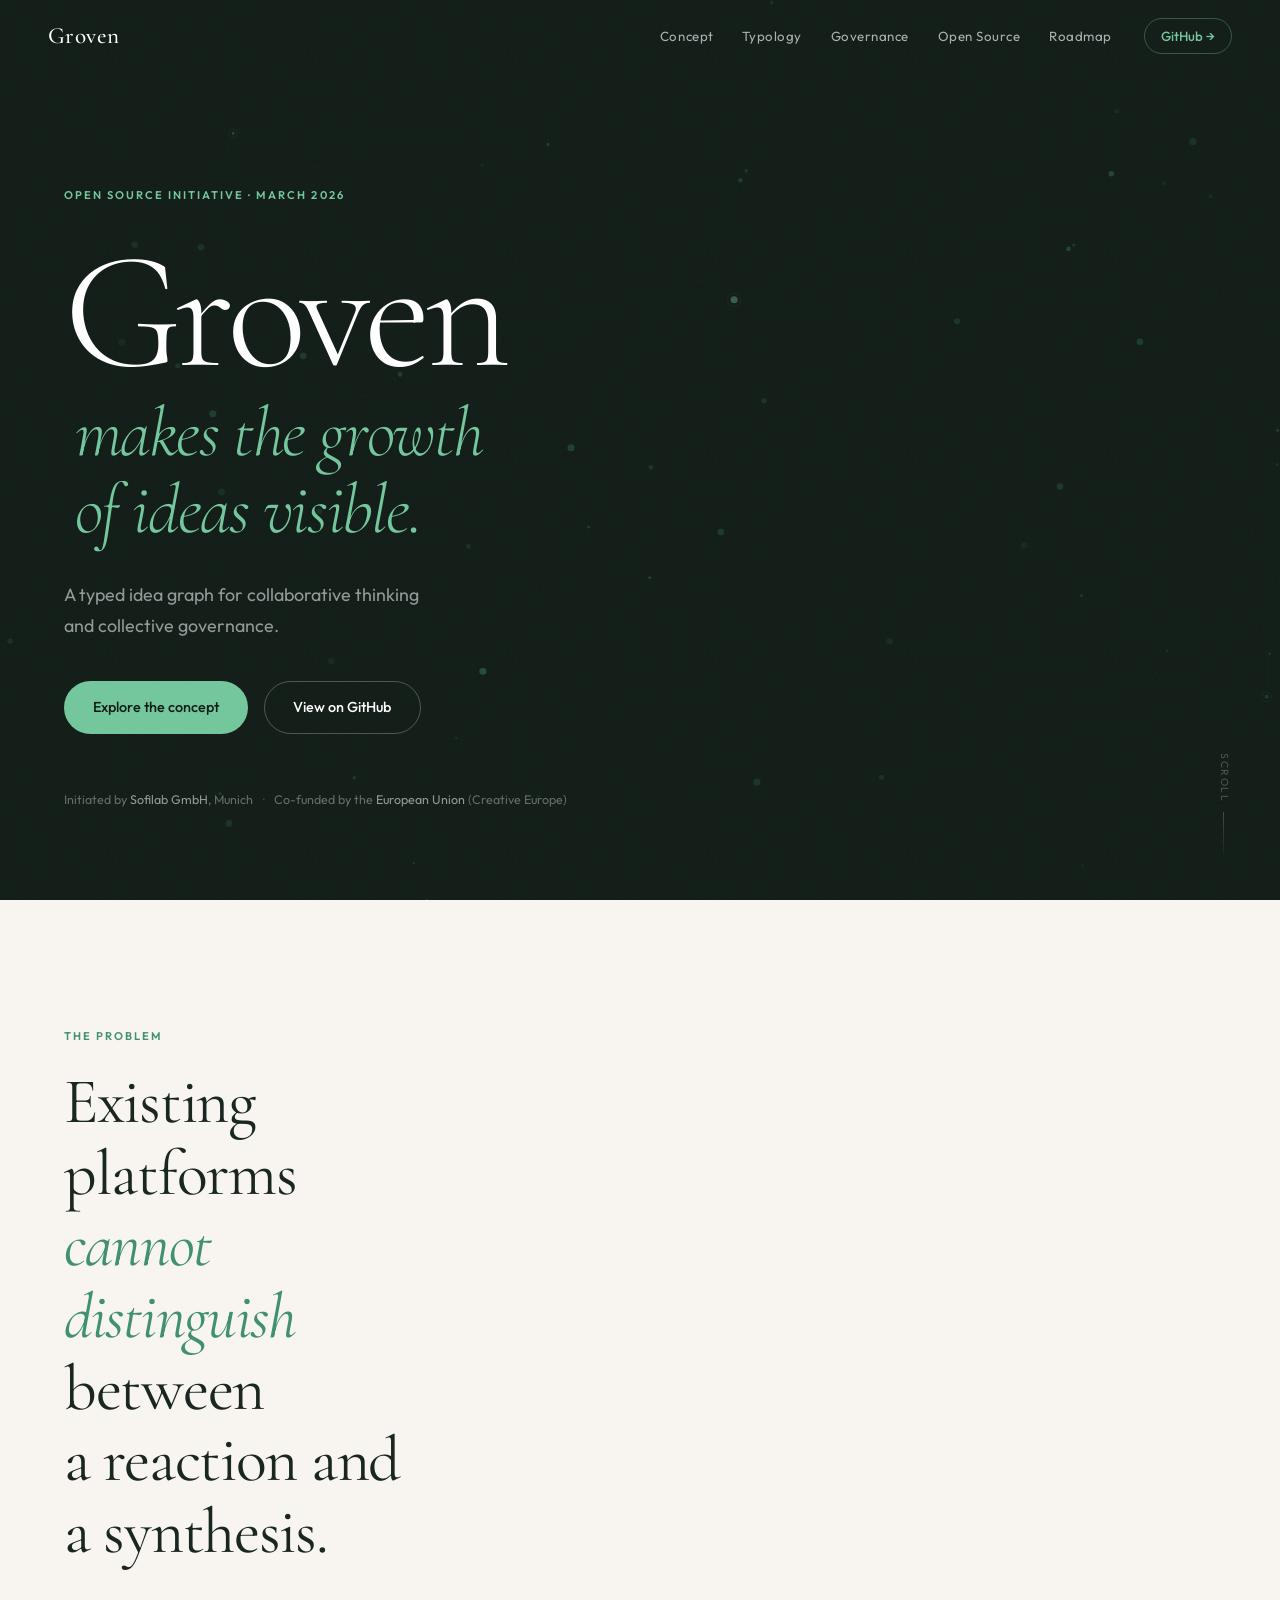
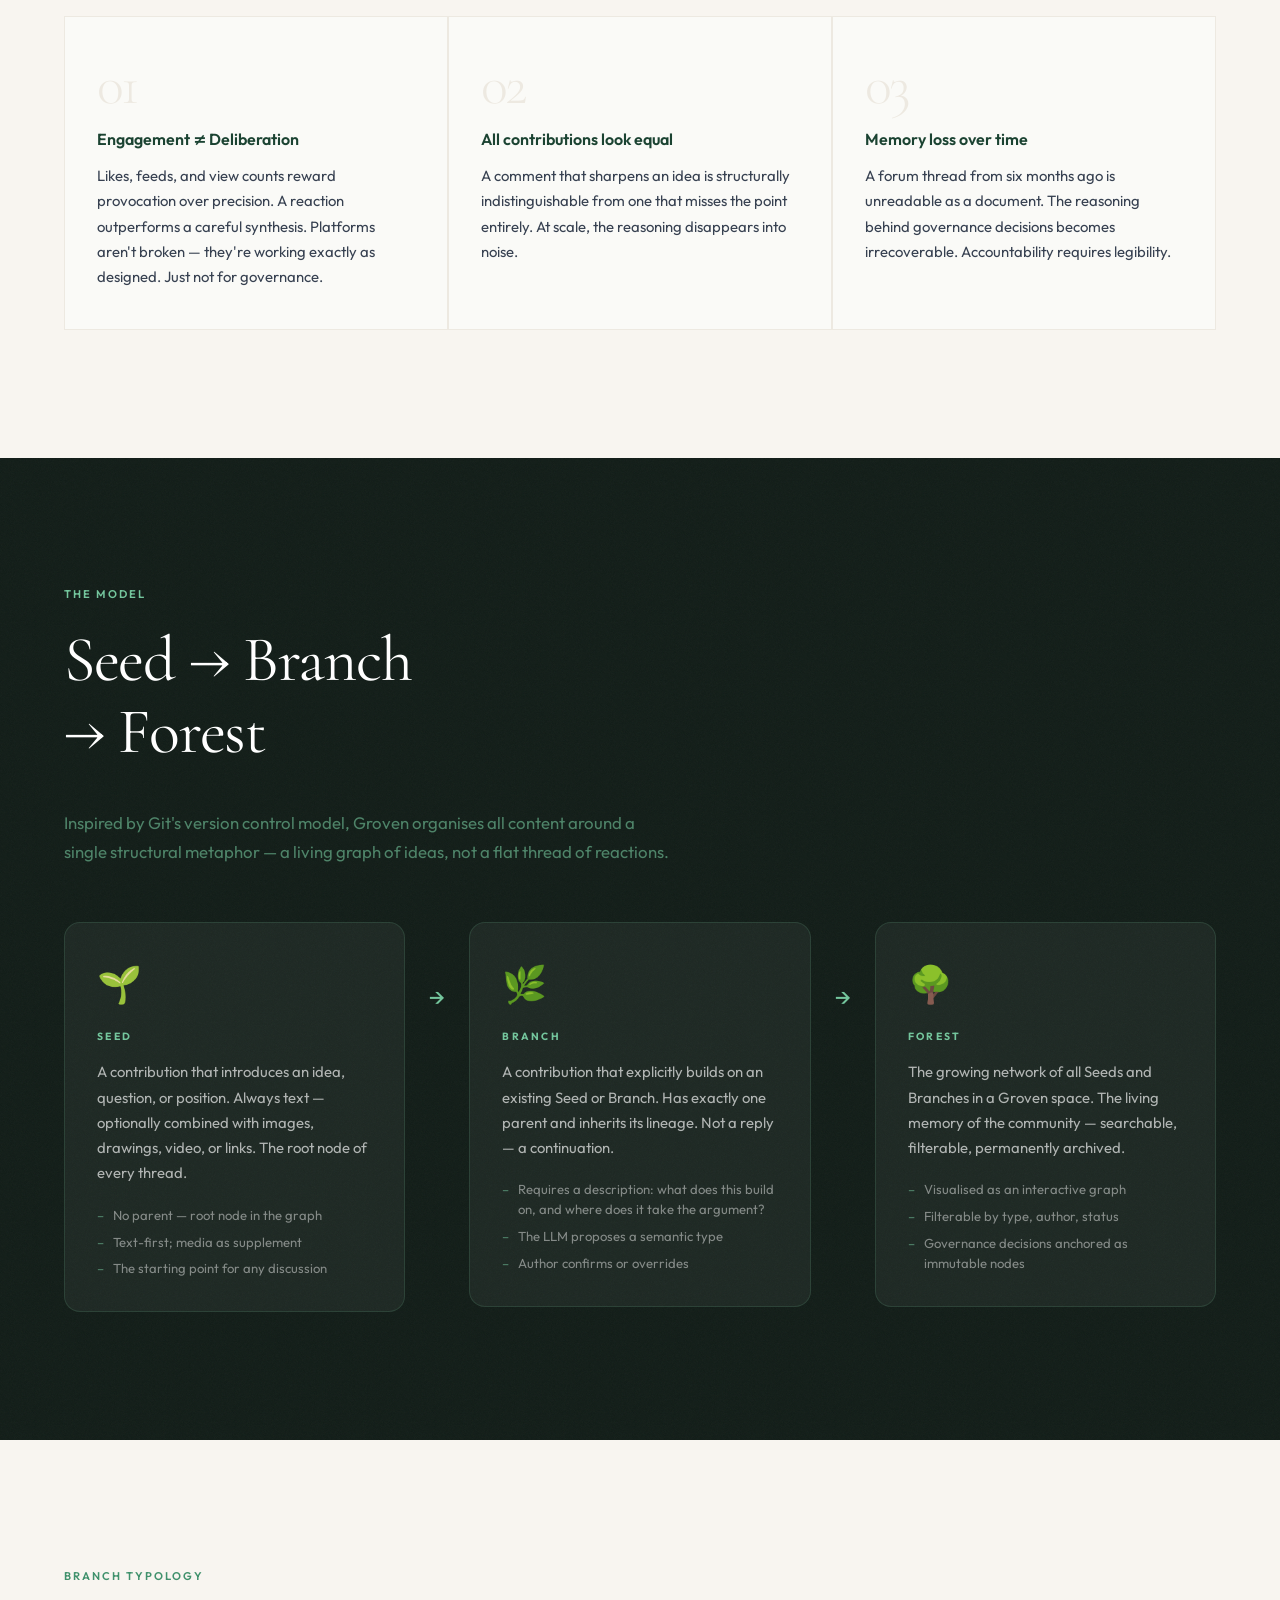
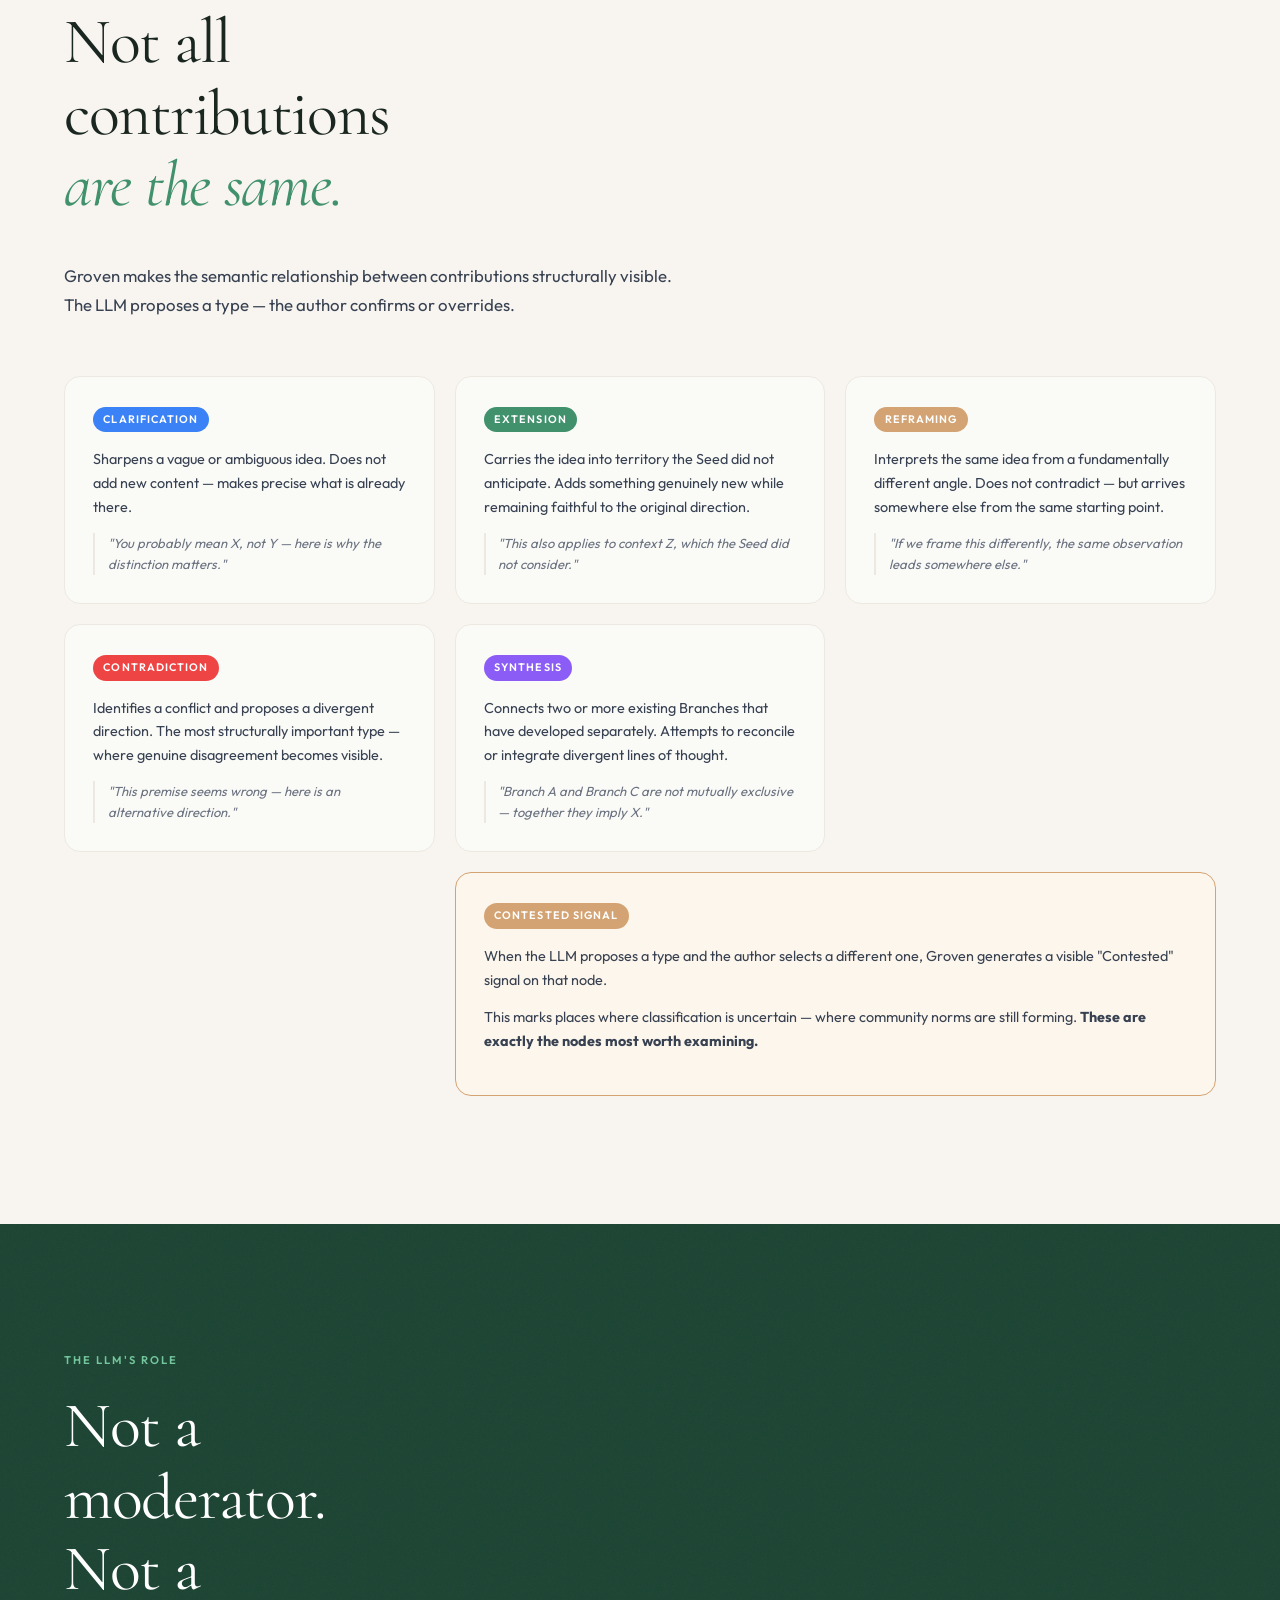
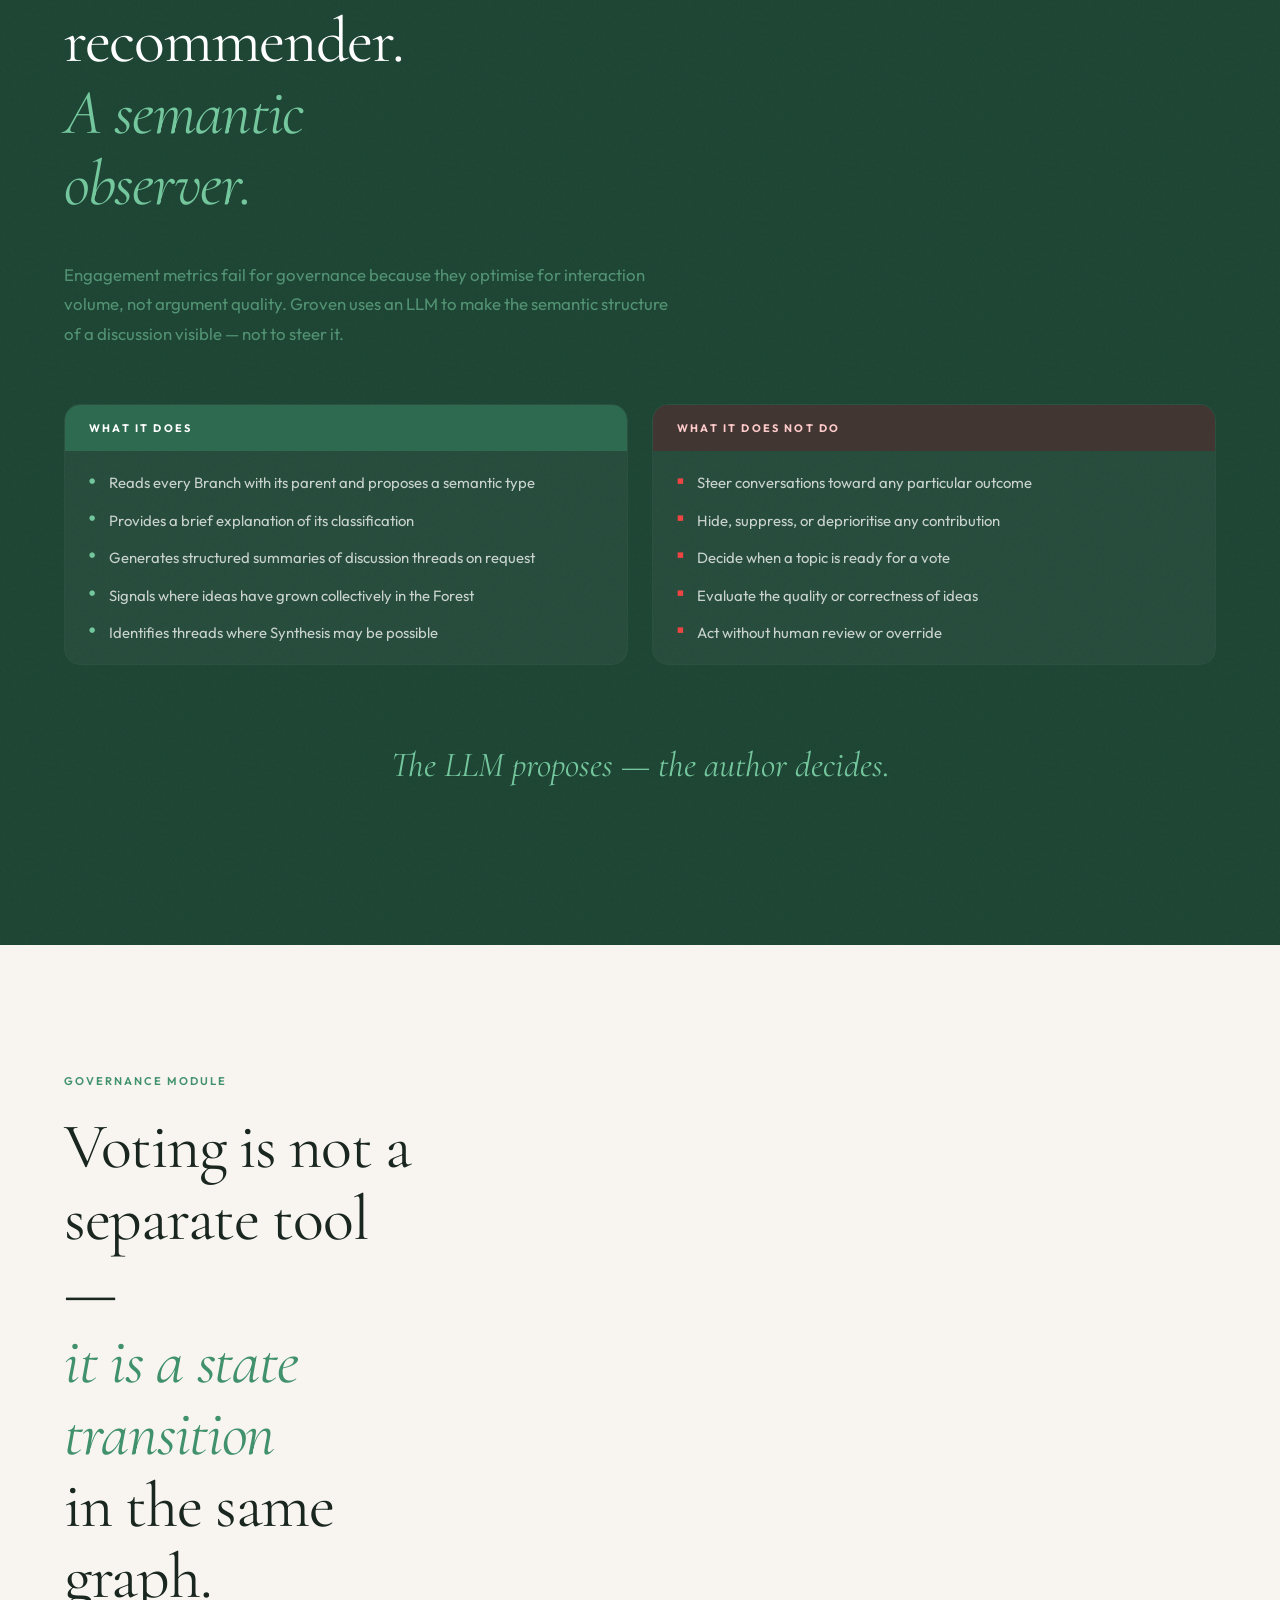
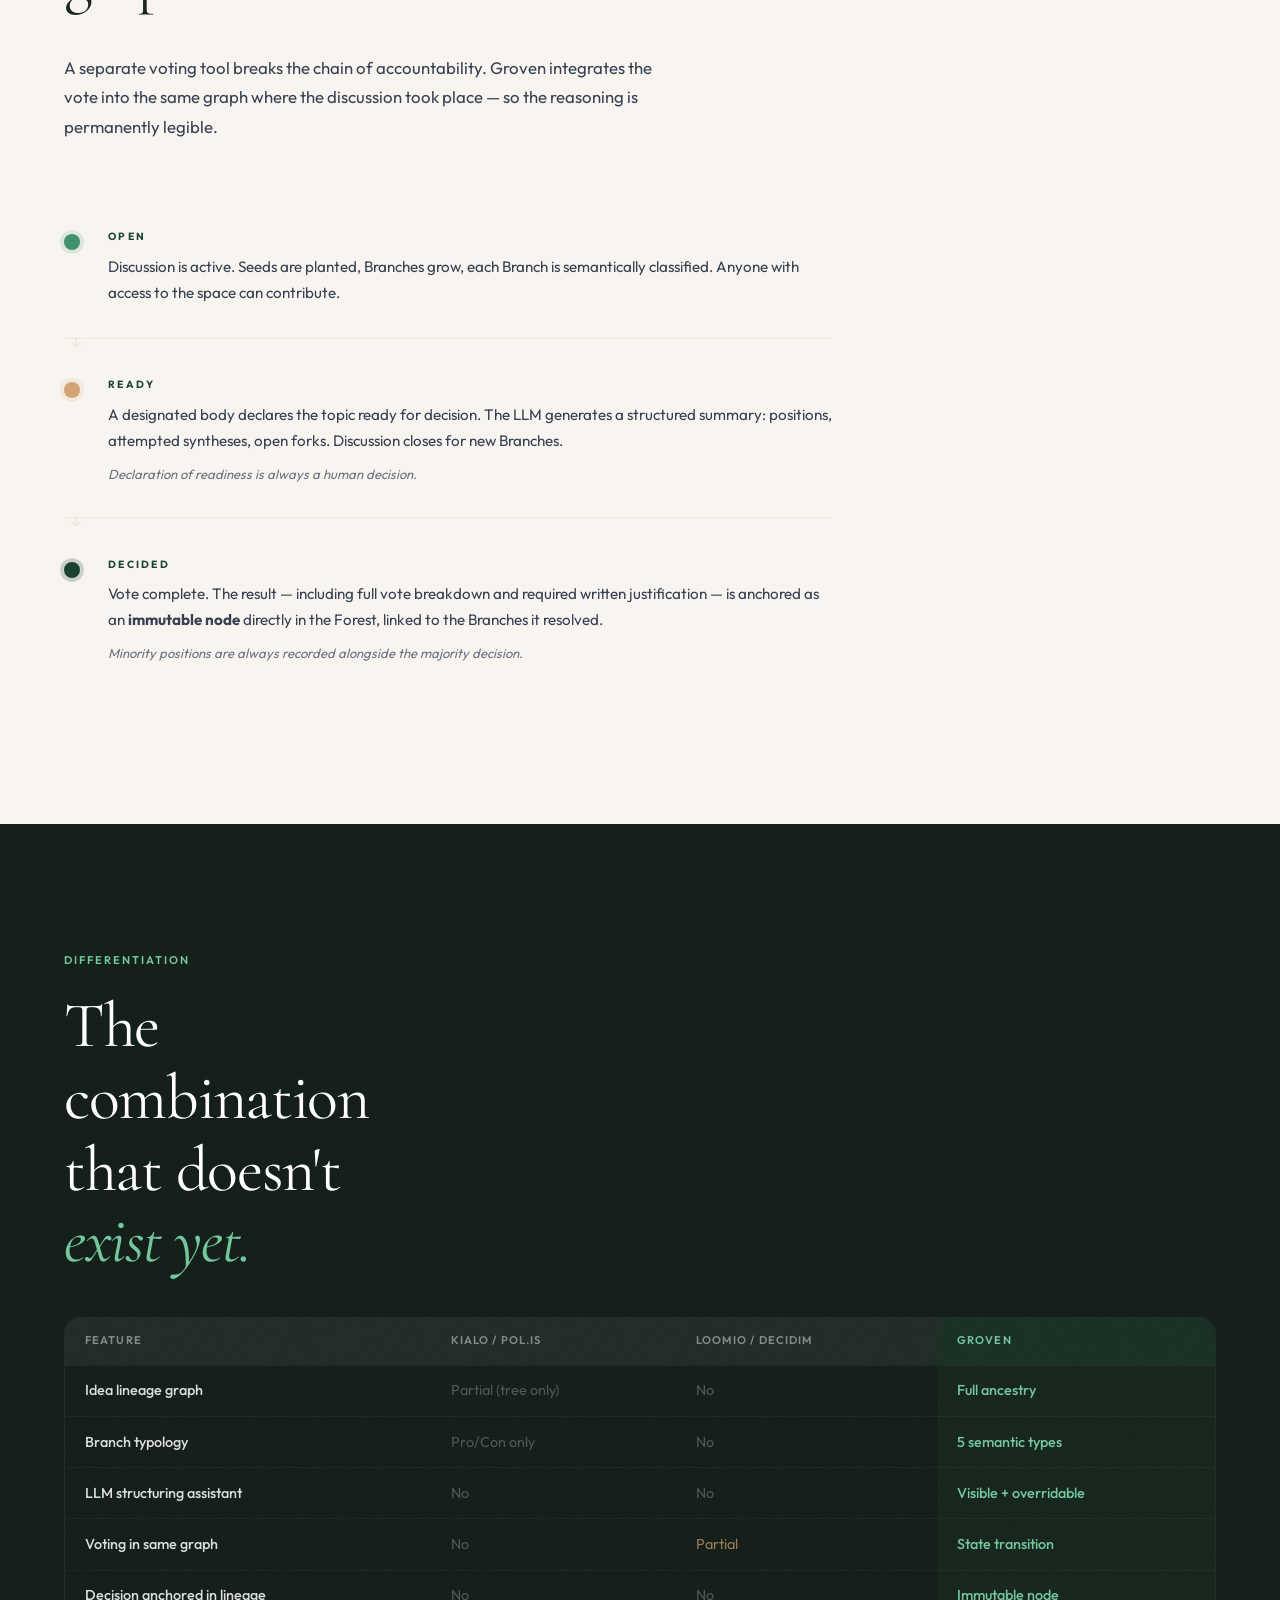
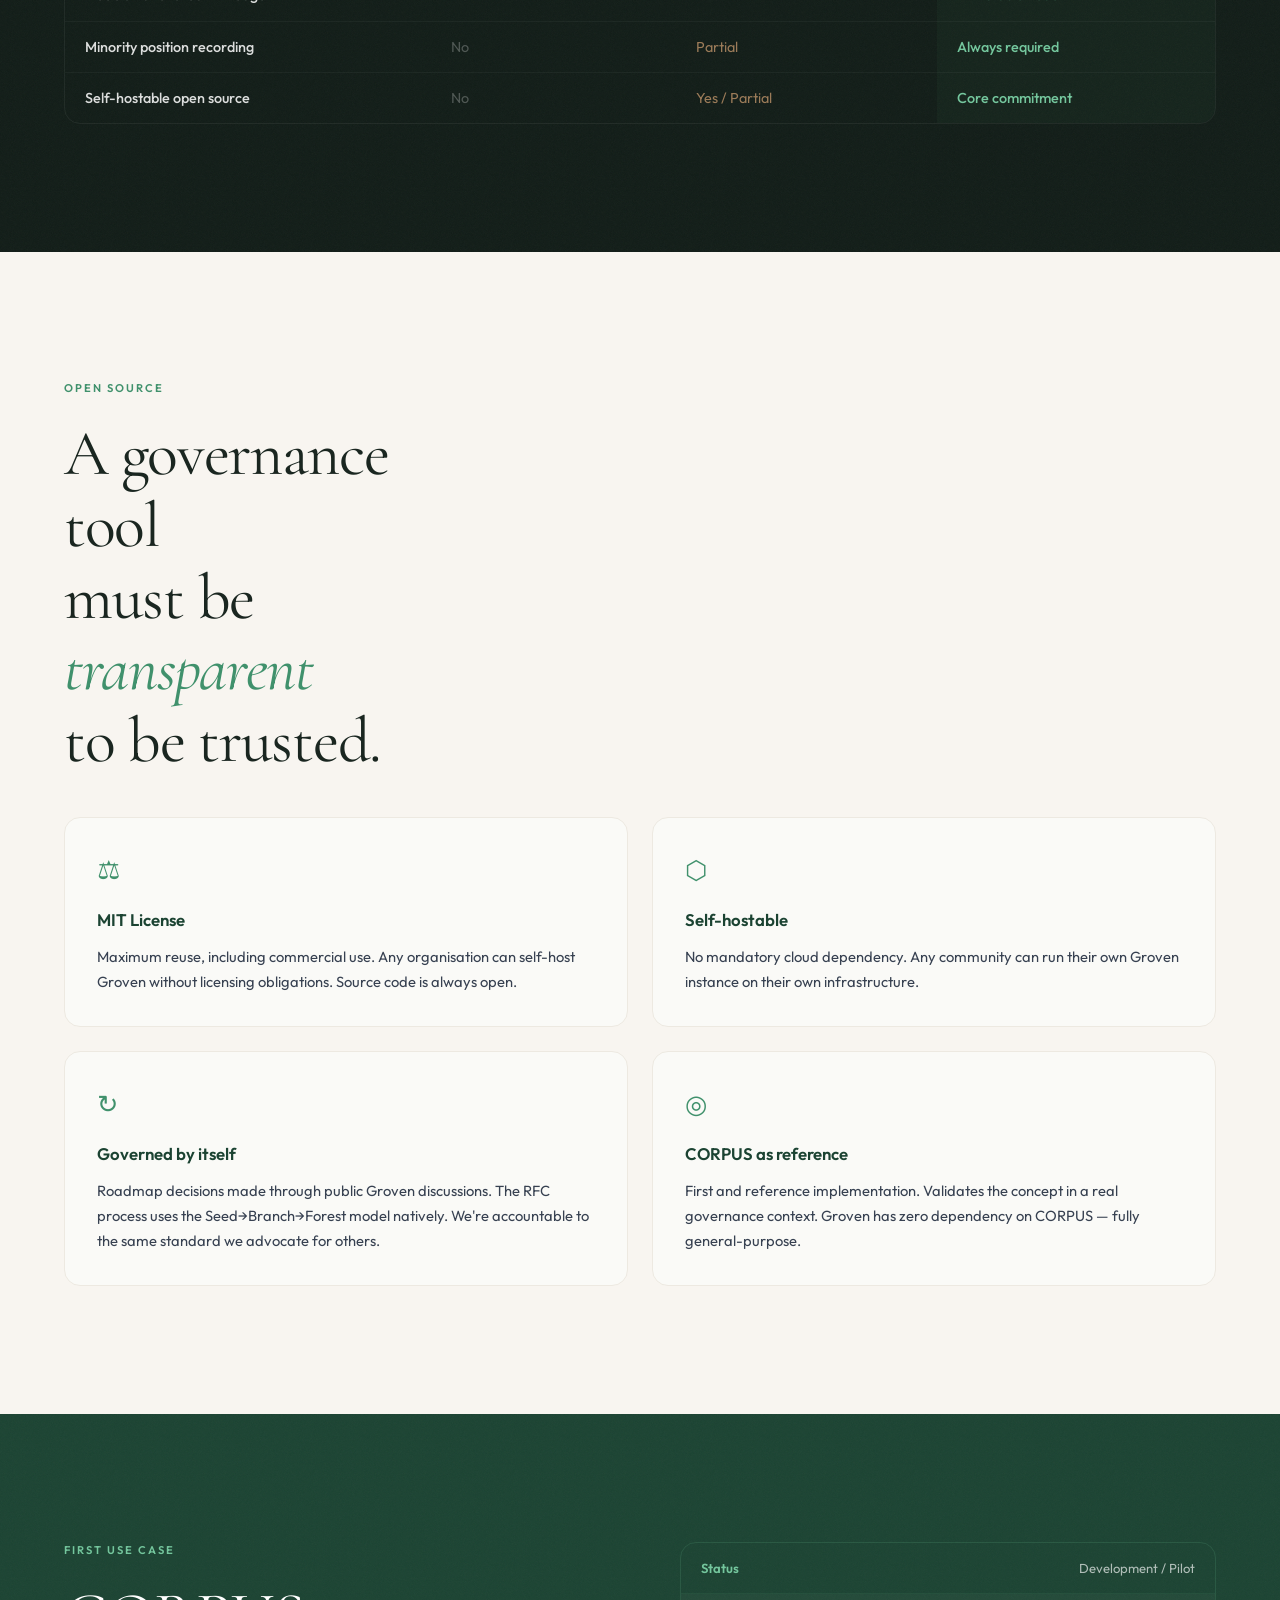
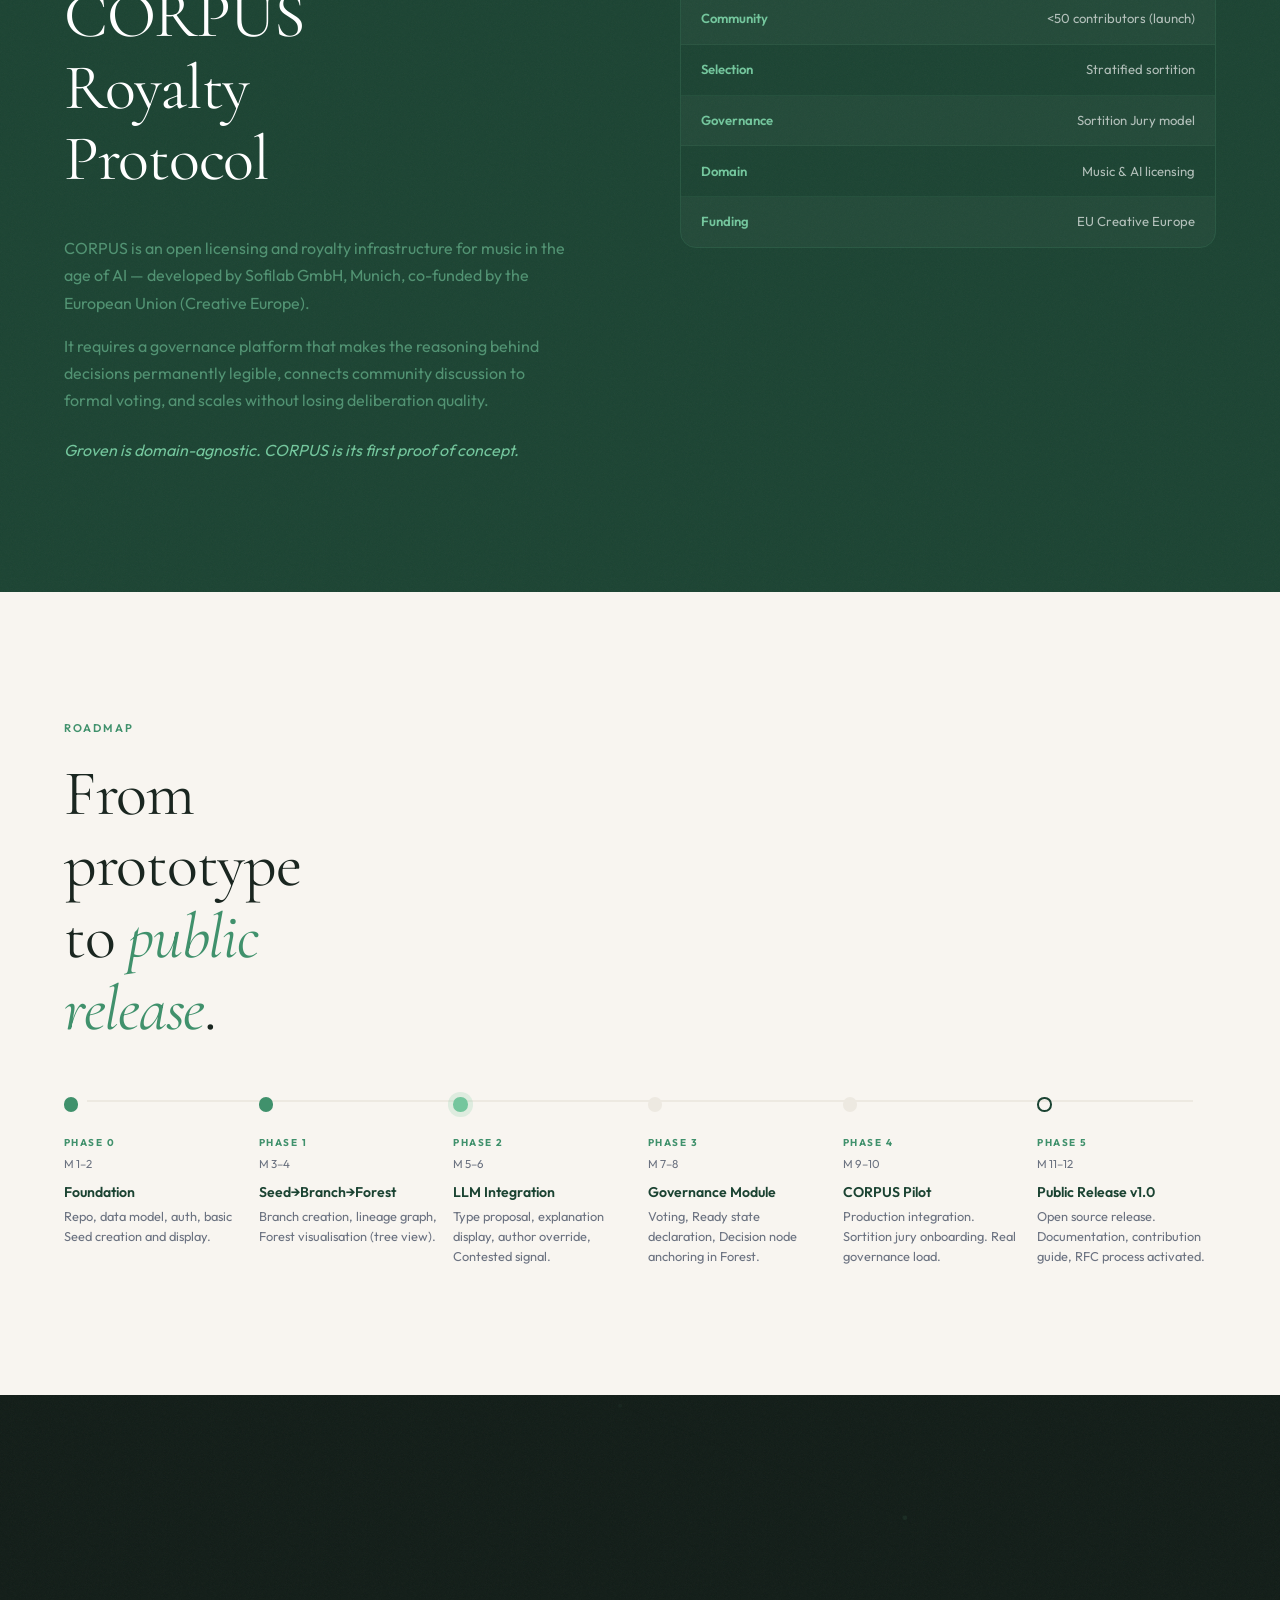
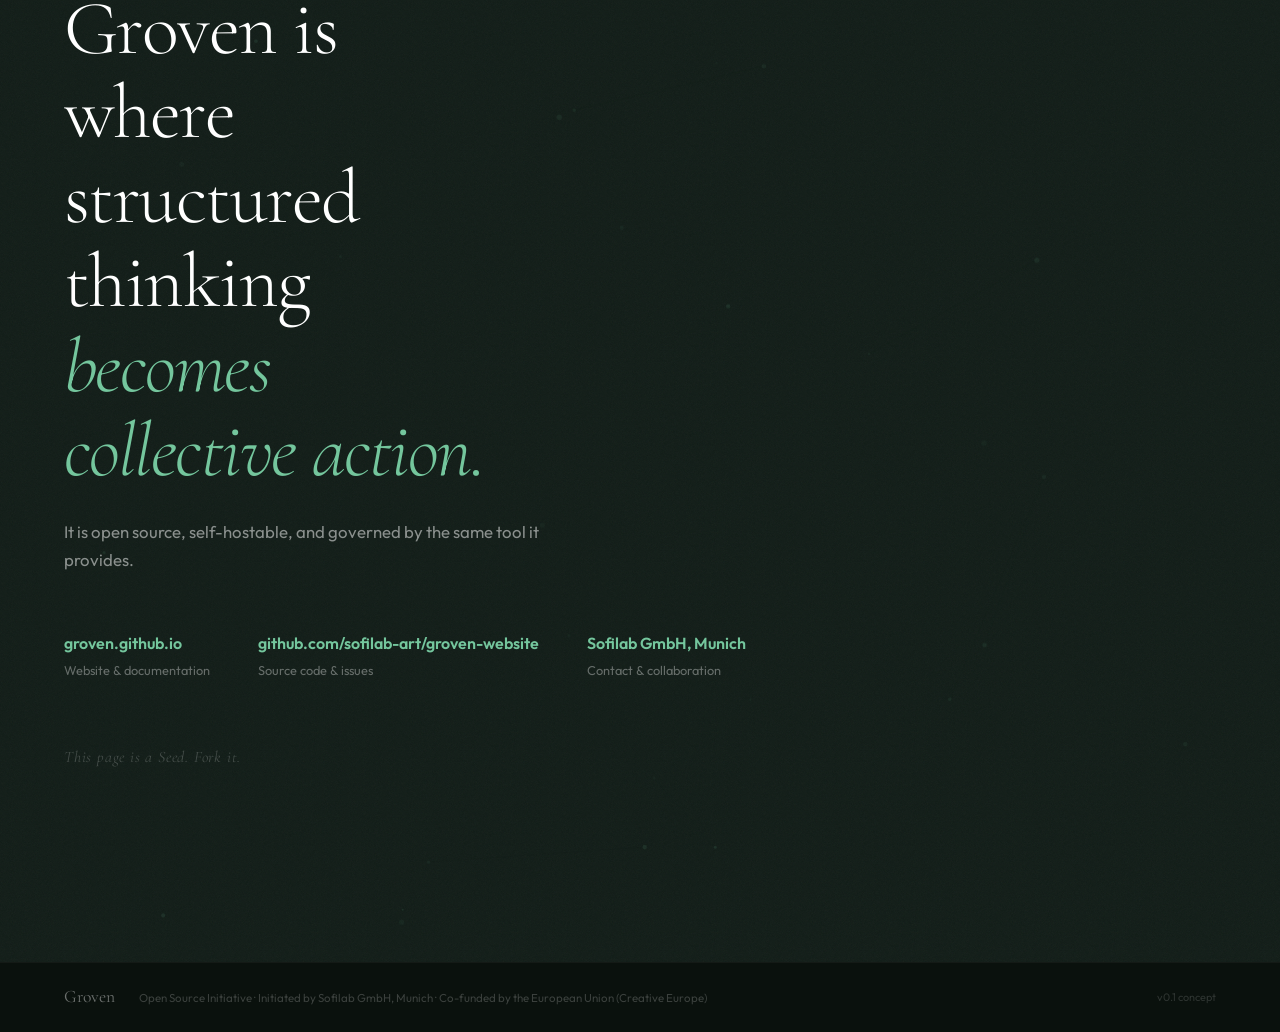
==== index.html @ f2c9a7e9 "Initial upload" ====
<!DOCTYPE html>
<html lang="en">
<head>
  <meta charset="UTF-8" />
  <meta name="viewport" content="width=device-width, initial-scale=1.0" />
  <title>Groven — Typed Idea Graph for Collective Governance</title>
  <meta name="description" content="Groven is where structured thinking becomes collective action. An open source platform combining a Git-inspired idea graph, LLM-assisted semantic typology, and integrated governance voting." />
  <meta property="og:title" content="Groven" />
  <meta property="og:description" content="Where structured thinking becomes collective action." />
  <meta property="og:type" content="website" />
  <meta property="og:url" content="https://groven.github.io" />
  <link rel="preconnect" href="https://fonts.googleapis.com" />
  <link rel="preconnect" href="https://fonts.gstatic.com" crossorigin />
  <link href="https://fonts.googleapis.com/css2?family=Cormorant+Garamond:ital,wght@0,300;0,400;0,500;0,600;1,300;1,400&family=Outfit:wght@300;400;500;600&display=swap" rel="stylesheet" />
  <link rel="stylesheet" href="style.css" />
</head>
<body>

<!-- ══ NAV ══ -->
<nav id="nav">
  <a href="#" class="nav-logo">Groven</a>
  <ul class="nav-links">
    <li><a href="#concept">Concept</a></li>
    <li><a href="#typology">Typology</a></li>
    <li><a href="#governance">Governance</a></li>
    <li><a href="#open-source">Open Source</a></li>
    <li><a href="#roadmap">Roadmap</a></li>
  </ul>
  <a href="https://github.com/sofilab-art/groven-website" class="nav-cta" target="_blank" rel="noopener">GitHub →</a>
  <button class="nav-toggle" aria-label="Toggle menu">
    <span></span><span></span><span></span>
  </button>
</nav>

<!-- ══ HERO ══ -->
<section id="hero">
  <canvas id="hero-canvas"></canvas>
  <div class="grain"></div>
  <div class="hero-inner">
    <div class="hero-label reveal">Open Source Initiative · March 2026</div>
    <h1 class="hero-title reveal">
      <span class="hero-title-main">Groven</span>
      <span class="hero-title-sub">makes the growth<br>of ideas visible.</span>
    </h1>
    <p class="hero-body reveal">
      A typed idea graph for collaborative thinking<br class="br-desktop"> and collective governance.
    </p>
    <div class="hero-ctas reveal">
      <a href="#concept" class="btn btn-primary">Explore the concept</a>
      <a href="https://github.com/sofilab-art/groven-website" class="btn btn-ghost" target="_blank" rel="noopener">View on GitHub</a>
    </div>
    <div class="hero-meta reveal">
      <span>Initiated by <strong>Sofilab GmbH</strong>, Munich</span>
      <span class="sep">·</span>
      <span>Co-funded by the <strong>European Union</strong> (Creative Europe)</span>
    </div>
  </div>
  <div class="hero-scroll-hint">
    <span>Scroll</span>
    <div class="scroll-line"></div>
  </div>
</section>

<!-- ══ PROBLEM ══ -->
<section id="problem" class="section section-cream">
  <div class="container">
    <div class="section-label reveal">The Problem</div>
    <h2 class="section-title reveal">
      Existing platforms<br>
      <em>cannot distinguish</em> between<br>
      a reaction and a synthesis.
    </h2>
    <div class="problem-grid">
      <div class="problem-card reveal">
        <div class="problem-num">01</div>
        <h3>Engagement ≠ Deliberation</h3>
        <p>Likes, feeds, and view counts reward provocation over precision. A reaction outperforms a careful synthesis. Platforms aren't broken — they're working exactly as designed. Just not for governance.</p>
      </div>
      <div class="problem-card reveal">
        <div class="problem-num">02</div>
        <h3>All contributions look equal</h3>
        <p>A comment that sharpens an idea is structurally indistinguishable from one that misses the point entirely. At scale, the reasoning disappears into noise.</p>
      </div>
      <div class="problem-card reveal">
        <div class="problem-num">03</div>
        <h3>Memory loss over time</h3>
        <p>A forum thread from six months ago is unreadable as a document. The reasoning behind governance decisions becomes irrecoverable. Accountability requires legibility.</p>
      </div>
    </div>
  </div>
</section>

<!-- ══ CONCEPT ══ -->
<section id="concept" class="section section-dark">
  <div class="grain grain-dark"></div>
  <div class="container">
    <div class="section-label reveal" style="color: var(--mint)">The Model</div>
    <h2 class="section-title section-title-light reveal">
      Seed → Branch → Forest
    </h2>
    <p class="section-intro reveal" style="color: var(--mint-faint)">
      Inspired by Git's version control model, Groven organises all content around a single structural metaphor — a living graph of ideas, not a flat thread of reactions.
    </p>
    <div class="sbf-grid">
      <div class="sbf-card reveal">
        <div class="sbf-icon">🌱</div>
        <div class="sbf-label">Seed</div>
        <p class="sbf-body">A contribution that introduces an idea, question, or position. Always text — optionally combined with images, drawings, video, or links. The root node of every thread.</p>
        <ul class="sbf-list">
          <li>No parent — root node in the graph</li>
          <li>Text-first; media as supplement</li>
          <li>The starting point for any discussion</li>
        </ul>
      </div>
      <div class="sbf-arrow reveal">→</div>
      <div class="sbf-card reveal">
        <div class="sbf-icon">🌿</div>
        <div class="sbf-label">Branch</div>
        <p class="sbf-body">A contribution that explicitly builds on an existing Seed or Branch. Has exactly one parent and inherits its lineage. Not a reply — a continuation.</p>
        <ul class="sbf-list">
          <li>Requires a description: what does this build on, and where does it take the argument?</li>
          <li>The LLM proposes a semantic type</li>
          <li>Author confirms or overrides</li>
        </ul>
      </div>
      <div class="sbf-arrow reveal">→</div>
      <div class="sbf-card reveal">
        <div class="sbf-icon">🌳</div>
        <div class="sbf-label">Forest</div>
        <p class="sbf-body">The growing network of all Seeds and Branches in a Groven space. The living memory of the community — searchable, filterable, permanently archived.</p>
        <ul class="sbf-list">
          <li>Visualised as an interactive graph</li>
          <li>Filterable by type, author, status</li>
          <li>Governance decisions anchored as immutable nodes</li>
        </ul>
      </div>
    </div>
  </div>
</section>

<!-- ══ TYPOLOGY ══ -->
<section id="typology" class="section section-cream">
  <div class="container">
    <div class="section-label reveal">Branch Typology</div>
    <h2 class="section-title reveal">Not all contributions<br><em>are the same.</em></h2>
    <p class="section-intro reveal">Groven makes the semantic relationship between contributions structurally visible. The LLM proposes a type — the author confirms or overrides.</p>

    <div class="type-grid">
      <div class="type-card reveal" data-type="clarification">
        <div class="type-tag" style="background: #3B82F6">Clarification</div>
        <p>Sharpens a vague or ambiguous idea. Does not add new content — makes precise what is already there.</p>
        <div class="type-example">"You probably mean X, not Y — here is why the distinction matters."</div>
      </div>
      <div class="type-card reveal" data-type="extension">
        <div class="type-tag" style="background: var(--leaf)">Extension</div>
        <p>Carries the idea into territory the Seed did not anticipate. Adds something genuinely new while remaining faithful to the original direction.</p>
        <div class="type-example">"This also applies to context Z, which the Seed did not consider."</div>
      </div>
      <div class="type-card reveal" data-type="reframing">
        <div class="type-tag" style="background: var(--sand)">Reframing</div>
        <p>Interprets the same idea from a fundamentally different angle. Does not contradict — but arrives somewhere else from the same starting point.</p>
        <div class="type-example">"If we frame this differently, the same observation leads somewhere else."</div>
      </div>
      <div class="type-card reveal" data-type="contradiction">
        <div class="type-tag" style="background: #EF4444">Contradiction</div>
        <p>Identifies a conflict and proposes a divergent direction. The most structurally important type — where genuine disagreement becomes visible.</p>
        <div class="type-example">"This premise seems wrong — here is an alternative direction."</div>
      </div>
      <div class="type-card reveal" data-type="synthesis">
        <div class="type-tag" style="background: #8B5CF6">Synthesis</div>
        <p>Connects two or more existing Branches that have developed separately. Attempts to reconcile or integrate divergent lines of thought.</p>
        <div class="type-example">"Branch A and Branch C are not mutually exclusive — together they imply X."</div>
      </div>
      <div class="type-card type-card-contested reveal">
        <div class="type-tag" style="background: var(--sand)">Contested Signal</div>
        <p>When the LLM proposes a type and the author selects a different one, Groven generates a visible "Contested" signal on that node.</p>
        <p style="margin-top: 0.75rem">This marks places where classification is uncertain — where community norms are still forming. <strong>These are exactly the nodes most worth examining.</strong></p>
      </div>
    </div>
  </div>
</section>

<!-- ══ LLM ROLE ══ -->
<section id="llm" class="section section-forest">
  <div class="grain grain-dark"></div>
  <div class="container">
    <div class="section-label reveal" style="color: var(--mint)">The LLM's Role</div>
    <h2 class="section-title section-title-light reveal">
      Not a moderator.<br>Not a recommender.<br><em style="color: var(--mint)">A semantic observer.</em>
    </h2>
    <p class="section-intro reveal" style="color: var(--mint-faint)">
      Engagement metrics fail for governance because they optimise for interaction volume, not argument quality. Groven uses an LLM to make the semantic structure of a discussion visible — not to steer it.
    </p>
    <div class="llm-grid">
      <div class="llm-col reveal">
        <div class="llm-col-header llm-col-does">What it does</div>
        <ul class="llm-list">
          <li>Reads every Branch with its parent and proposes a semantic type</li>
          <li>Provides a brief explanation of its classification</li>
          <li>Generates structured summaries of discussion threads on request</li>
          <li>Signals where ideas have grown collectively in the Forest</li>
          <li>Identifies threads where Synthesis may be possible</li>
        </ul>
      </div>
      <div class="llm-col reveal">
        <div class="llm-col-header llm-col-doesnt">What it does not do</div>
        <ul class="llm-list llm-list-not">
          <li>Steer conversations toward any particular outcome</li>
          <li>Hide, suppress, or deprioritise any contribution</li>
          <li>Decide when a topic is ready for a vote</li>
          <li>Evaluate the quality or correctness of ideas</li>
          <li>Act without human review or override</li>
        </ul>
      </div>
    </div>
    <div class="llm-principle reveal">
      The LLM proposes — the author decides.
    </div>
  </div>
</section>

<!-- ══ GOVERNANCE ══ -->
<section id="governance" class="section section-cream">
  <div class="container">
    <div class="section-label reveal">Governance Module</div>
    <h2 class="section-title reveal">
      Voting is not a<br>separate tool —<br><em>it is a state transition</em><br>in the same graph.
    </h2>
    <p class="section-intro reveal">
      A separate voting tool breaks the chain of accountability. Groven integrates the vote into the same graph where the discussion took place — so the reasoning is permanently legible.
    </p>
    <div class="gov-states">
      <div class="gov-state reveal">
        <div class="gov-state-indicator gov-open"></div>
        <div class="gov-state-content">
          <div class="gov-state-label">Open</div>
          <p>Discussion is active. Seeds are planted, Branches grow, each Branch is semantically classified. Anyone with access to the space can contribute.</p>
        </div>
      </div>
      <div class="gov-connector reveal">↓</div>
      <div class="gov-state reveal">
        <div class="gov-state-indicator gov-ready"></div>
        <div class="gov-state-content">
          <div class="gov-state-label">Ready</div>
          <p>A designated body declares the topic ready for decision. The LLM generates a structured summary: positions, attempted syntheses, open forks. Discussion closes for new Branches.</p>
          <div class="gov-note">Declaration of readiness is always a human decision.</div>
        </div>
      </div>
      <div class="gov-connector reveal">↓</div>
      <div class="gov-state reveal">
        <div class="gov-state-indicator gov-decided"></div>
        <div class="gov-state-content">
          <div class="gov-state-label">Decided</div>
          <p>Vote complete. The result — including full vote breakdown and required written justification — is anchored as an <strong>immutable node</strong> directly in the Forest, linked to the Branches it resolved.</p>
          <div class="gov-note">Minority positions are always recorded alongside the majority decision.</div>
        </div>
      </div>
    </div>
  </div>
</section>

<!-- ══ DIFFERENTIATION ══ -->
<section id="diff" class="section section-dark">
  <div class="grain grain-dark"></div>
  <div class="container">
    <div class="section-label reveal" style="color: var(--mint)">Differentiation</div>
    <h2 class="section-title section-title-light reveal">The combination<br>that doesn't<br><em style="color: var(--mint)">exist yet.</em></h2>
    <div class="diff-table-wrap reveal">
      <table class="diff-table">
        <thead>
          <tr>
            <th>Feature</th>
            <th>Kialo / Pol.is</th>
            <th>Loomio / Decidim</th>
            <th class="th-groven">Groven</th>
          </tr>
        </thead>
        <tbody>
          <tr>
            <td>Idea lineage graph</td>
            <td class="td-no">Partial (tree only)</td>
            <td class="td-no">No</td>
            <td class="td-yes">Full ancestry</td>
          </tr>
          <tr>
            <td>Branch typology</td>
            <td class="td-no">Pro/Con only</td>
            <td class="td-no">No</td>
            <td class="td-yes">5 semantic types</td>
          </tr>
          <tr>
            <td>LLM structuring assistant</td>
            <td class="td-no">No</td>
            <td class="td-no">No</td>
            <td class="td-yes">Visible + overridable</td>
          </tr>
          <tr>
            <td>Voting in same graph</td>
            <td class="td-no">No</td>
            <td class="td-partial">Partial</td>
            <td class="td-yes">State transition</td>
          </tr>
          <tr>
            <td>Decision anchored in lineage</td>
            <td class="td-no">No</td>
            <td class="td-no">No</td>
            <td class="td-yes">Immutable node</td>
          </tr>
          <tr>
            <td>Minority position recording</td>
            <td class="td-no">No</td>
            <td class="td-partial">Partial</td>
            <td class="td-yes">Always required</td>
          </tr>
          <tr>
            <td>Self-hostable open source</td>
            <td class="td-no">No</td>
            <td class="td-partial">Yes / Partial</td>
            <td class="td-yes">Core commitment</td>
          </tr>
        </tbody>
      </table>
    </div>
  </div>
</section>

<!-- ══ OPEN SOURCE ══ -->
<section id="open-source" class="section section-cream">
  <div class="container">
    <div class="section-label reveal">Open Source</div>
    <h2 class="section-title reveal">A governance tool<br>must be <em>transparent</em><br>to be trusted.</h2>
    <div class="oss-grid">
      <div class="oss-card reveal">
        <div class="oss-icon">⚖</div>
        <h3>MIT License</h3>
        <p>Maximum reuse, including commercial use. Any organisation can self-host Groven without licensing obligations. Source code is always open.</p>
      </div>
      <div class="oss-card reveal">
        <div class="oss-icon">⬡</div>
        <h3>Self-hostable</h3>
        <p>No mandatory cloud dependency. Any community can run their own Groven instance on their own infrastructure.</p>
      </div>
      <div class="oss-card reveal">
        <div class="oss-icon">↻</div>
        <h3>Governed by itself</h3>
        <p>Roadmap decisions made through public Groven discussions. The RFC process uses the Seed→Branch→Forest model natively. We're accountable to the same standard we advocate for others.</p>
      </div>
      <div class="oss-card reveal">
        <div class="oss-icon">◎</div>
        <h3>CORPUS as reference</h3>
        <p>First and reference implementation. Validates the concept in a real governance context. Groven has zero dependency on CORPUS — fully general-purpose.</p>
      </div>
    </div>
  </div>
</section>

<!-- ══ CORPUS ══ -->
<section id="corpus" class="section section-forest">
  <div class="grain grain-dark"></div>
  <div class="container corpus-inner">
    <div>
      <div class="section-label reveal" style="color: var(--mint)">First Use Case</div>
      <h2 class="section-title section-title-light reveal">CORPUS<br>Royalty Protocol</h2>
      <p class="reveal" style="color: var(--mint-faint); max-width: 32rem; line-height: 1.7">
        CORPUS is an open licensing and royalty infrastructure for music in the age of AI — developed by Sofilab GmbH, Munich, co-funded by the European Union (Creative Europe).
      </p>
      <p class="reveal" style="color: var(--mint-faint); max-width: 32rem; line-height: 1.7; margin-top: 1rem">
        It requires a governance platform that makes the reasoning behind decisions permanently legible, connects community discussion to formal voting, and scales without losing deliberation quality.
      </p>
      <p class="reveal" style="color: var(--mint); margin-top: 1.5rem; font-style: italic">
        Groven is domain-agnostic. CORPUS is its first proof of concept.
      </p>
    </div>
    <div class="corpus-facts reveal">
      <div class="corpus-fact">
        <span class="fact-label">Status</span>
        <span class="fact-val">Development / Pilot</span>
      </div>
      <div class="corpus-fact">
        <span class="fact-label">Community</span>
        <span class="fact-val">&lt;50 contributors (launch)</span>
      </div>
      <div class="corpus-fact">
        <span class="fact-label">Selection</span>
        <span class="fact-val">Stratified sortition</span>
      </div>
      <div class="corpus-fact">
        <span class="fact-label">Governance</span>
        <span class="fact-val">Sortition Jury model</span>
      </div>
      <div class="corpus-fact">
        <span class="fact-label">Domain</span>
        <span class="fact-val">Music &amp; AI licensing</span>
      </div>
      <div class="corpus-fact">
        <span class="fact-label">Funding</span>
        <span class="fact-val">EU Creative Europe</span>
      </div>
    </div>
  </div>
</section>

<!-- ══ ROADMAP ══ -->
<section id="roadmap" class="section section-cream">
  <div class="container">
    <div class="section-label reveal">Roadmap</div>
    <h2 class="section-title reveal">From prototype<br>to <em>public release</em>.</h2>
    <div class="roadmap-track">
      <div class="roadmap-line"></div>
      <div class="roadmap-phase reveal">
        <div class="phase-dot phase-done"></div>
        <div class="phase-label">Phase 0</div>
        <div class="phase-time">M 1–2</div>
        <div class="phase-title">Foundation</div>
        <div class="phase-body">Repo, data model, auth, basic Seed creation and display.</div>
      </div>
      <div class="roadmap-phase reveal">
        <div class="phase-dot phase-done"></div>
        <div class="phase-label">Phase 1</div>
        <div class="phase-time">M 3–4</div>
        <div class="phase-title">Seed→Branch→Forest</div>
        <div class="phase-body">Branch creation, lineage graph, Forest visualisation (tree view).</div>
      </div>
      <div class="roadmap-phase reveal">
        <div class="phase-dot phase-active"></div>
        <div class="phase-label">Phase 2</div>
        <div class="phase-time">M 5–6</div>
        <div class="phase-title">LLM Integration</div>
        <div class="phase-body">Type proposal, explanation display, author override, Contested signal.</div>
      </div>
      <div class="roadmap-phase reveal">
        <div class="phase-dot"></div>
        <div class="phase-label">Phase 3</div>
        <div class="phase-time">M 7–8</div>
        <div class="phase-title">Governance Module</div>
        <div class="phase-body">Voting, Ready state declaration, Decision node anchoring in Forest.</div>
      </div>
      <div class="roadmap-phase reveal">
        <div class="phase-dot"></div>
        <div class="phase-label">Phase 4</div>
        <div class="phase-time">M 9–10</div>
        <div class="phase-title">CORPUS Pilot</div>
        <div class="phase-body">Production integration. Sortition jury onboarding. Real governance load.</div>
      </div>
      <div class="roadmap-phase reveal">
        <div class="phase-dot phase-future"></div>
        <div class="phase-label">Phase 5</div>
        <div class="phase-time">M 11–12</div>
        <div class="phase-title">Public Release v1.0</div>
        <div class="phase-body">Open source release. Documentation, contribution guide, RFC process activated.</div>
      </div>
    </div>
  </div>
</section>

<!-- ══ CLOSING ══ -->
<section id="closing" class="section section-dark closing-section">
  <div class="grain grain-dark"></div>
  <canvas id="closing-canvas"></canvas>
  <div class="container closing-inner">
    <h2 class="closing-title reveal">
      Groven is where<br>structured thinking<br><em>becomes collective action.</em>
    </h2>
    <p class="closing-body reveal">
      It is open source, self-hostable, and governed by the same tool it provides.
    </p>
    <div class="closing-links reveal">
      <a href="https://groven.github.io" class="closing-link">
        <span class="cl-label">groven.github.io</span>
        <span class="cl-sub">Website &amp; documentation</span>
      </a>
      <a href="https://github.com/sofilab-art/groven-website" class="closing-link" target="_blank" rel="noopener">
        <span class="cl-label">github.com/sofilab-art/groven-website</span>
        <span class="cl-sub">Source code &amp; issues</span>
      </a>
      <a href="mailto:hello@sofilab.de" class="closing-link">
        <span class="cl-label">Sofilab GmbH, Munich</span>
        <span class="cl-sub">Contact &amp; collaboration</span>
      </a>
    </div>
    <div class="closing-seed reveal">This page is a Seed. Fork it.</div>
  </div>
</section>

<!-- ══ FOOTER ══ -->
<footer class="footer">
  <div class="container footer-inner">
    <span class="footer-logo">Groven</span>
    <span class="footer-copy">Open Source Initiative · Initiated by Sofilab GmbH, Munich · Co-funded by the European Union (Creative Europe)</span>
    <span class="footer-version">v0.1 concept</span>
  </div>
</footer>

<script src="main.js"></script>
</body>
</html>
---- style.css ----
/* ═══════════════════════════════════════════════
   GROVEN · GLOBAL STYLES
   ═══════════════════════════════════════════════ */

:root {
  --dark:        #111C17;
  --forest:      #1B4332;
  --mid:         #2D6A4F;
  --leaf:        #40916C;
  --mint:        #74C69D;
  --mint-faint:  rgba(116,198,157,0.6);
  --cream:       #F8F5F0;
  --cream-dark:  #EDE9E1;
  --sand:        #D4A373;
  --sand-dark:   #B8864A;
  --off-white:   #FAFAF7;
  --text-dark:   #1A2620;
  --text-mid:    #374151;
  --text-light:  #6B7280;

  --font-display: 'Cormorant Garamond', Georgia, serif;
  --font-body:    'Outfit', system-ui, sans-serif;

  --radius:  0.5rem;
  --radius-lg: 1rem;

  --ease-out: cubic-bezier(0.16, 1, 0.3, 1);
  --ease-in:  cubic-bezier(0.7, 0, 0.84, 0);
}

*, *::before, *::after { box-sizing: border-box; margin: 0; padding: 0; }

html {
  scroll-behavior: smooth;
  font-size: 16px;
}

body {
  font-family: var(--font-body);
  background: var(--cream);
  color: var(--text-dark);
  line-height: 1.6;
  overflow-x: hidden;
}

img { max-width: 100%; display: block; }
a { color: inherit; text-decoration: none; }

/* ── GRAIN TEXTURE ── */
.grain {
  pointer-events: none;
  position: absolute;
  inset: 0;
  z-index: 0;
  opacity: 0.035;
  background-image: url("data:image/svg+xml,%3Csvg viewBox='0 0 512 512' xmlns='http://www.w3.org/2000/svg'%3E%3Cfilter id='n'%3E%3CfeTurbulence type='fractalNoise' baseFrequency='0.75' numOctaves='4' stitchTiles='stitch'/%3E%3C/filter%3E%3Crect width='100%25' height='100%25' filter='url(%23n)'/%3E%3C/svg%3E");
  background-size: 200px 200px;
}
.grain-dark { opacity: 0.045; }

/* ── CONTAINER ── */
.container {
  width: min(72rem, 92vw);
  margin: 0 auto;
}

/* ── SECTIONS ── */
.section {
  position: relative;
  padding: clamp(5rem, 10vw, 9rem) 0;
  overflow: hidden;
}
.section-dark   { background: var(--dark); color: #fff; }
.section-forest { background: var(--forest); color: #fff; }
.section-cream  { background: var(--cream); }

.section-label {
  font-family: var(--font-body);
  font-size: 0.7rem;
  font-weight: 600;
  letter-spacing: 0.18em;
  text-transform: uppercase;
  color: var(--leaf);
  margin-bottom: 1.25rem;
}

.section-title {
  font-family: var(--font-display);
  font-size: clamp(2.8rem, 5vw, 4.5rem);
  font-weight: 400;
  line-height: 1.12;
  letter-spacing: -0.02em;
  max-width: 22rem;
  margin-bottom: 2.5rem;
  color: var(--text-dark);
}
.section-title em { font-style: italic; color: var(--leaf); }
.section-title-light { color: #fff; }
.section-title-light em { color: var(--mint); }

.section-intro {
  font-size: 1.05rem;
  color: var(--text-mid);
  max-width: 38rem;
  line-height: 1.75;
  margin-bottom: 3.5rem;
}

/* ── BUTTONS ── */
.btn {
  display: inline-flex;
  align-items: center;
  gap: 0.5rem;
  font-family: var(--font-body);
  font-size: 0.9rem;
  font-weight: 500;
  padding: 0.85rem 1.8rem;
  border-radius: 3rem;
  transition: all 0.25s var(--ease-out);
  cursor: pointer;
  border: none;
}
.btn-primary {
  background: var(--mint);
  color: var(--dark);
}
.btn-primary:hover {
  background: #58c18a;
  transform: translateY(-2px);
  box-shadow: 0 8px 24px rgba(116,198,157,0.35);
}
.btn-ghost {
  background: transparent;
  color: #fff;
  border: 1.5px solid rgba(255,255,255,0.25);
}
.btn-ghost:hover {
  border-color: var(--mint);
  color: var(--mint);
  transform: translateY(-2px);
}

/* ══════════════════════════════════════════════
   NAVIGATION
═══════════════════════════════════════════════ */
#nav {
  position: fixed;
  top: 0; left: 0; right: 0;
  z-index: 100;
  display: flex;
  align-items: center;
  gap: 2rem;
  padding: 1.1rem clamp(1.5rem, 4vw, 3rem);
  background: transparent;
  transition: background 0.35s, backdrop-filter 0.35s, box-shadow 0.35s;
}
#nav.scrolled {
  background: rgba(17, 28, 23, 0.92);
  backdrop-filter: blur(12px);
  box-shadow: 0 1px 0 rgba(255,255,255,0.06);
}
.nav-logo {
  font-family: var(--font-display);
  font-size: 1.45rem;
  font-weight: 500;
  color: #fff;
  letter-spacing: 0.02em;
  flex-shrink: 0;
}
.nav-links {
  display: flex;
  list-style: none;
  gap: 1.8rem;
  margin-left: auto;
}
.nav-links a {
  font-size: 0.83rem;
  font-weight: 400;
  color: rgba(255,255,255,0.65);
  letter-spacing: 0.04em;
  transition: color 0.2s;
}
.nav-links a:hover { color: var(--mint); }
.nav-cta {
  font-size: 0.83rem;
  font-weight: 500;
  color: var(--mint);
  padding: 0.4rem 1rem;
  border: 1px solid rgba(116,198,157,0.35);
  border-radius: 2rem;
  transition: all 0.2s;
  flex-shrink: 0;
}
.nav-cta:hover { background: rgba(116,198,157,0.1); border-color: var(--mint); }
.nav-toggle { display: none; }

/* ══════════════════════════════════════════════
   HERO
═══════════════════════════════════════════════ */
#hero {
  position: relative;
  min-height: 100svh;
  background: var(--dark);
  display: flex;
  align-items: center;
  overflow: hidden;
}
#hero-canvas {
  position: absolute;
  inset: 0;
  width: 100%; height: 100%;
  opacity: 0.6;
}
.hero-inner {
  position: relative;
  z-index: 2;
  width: min(72rem, 92vw);
  margin: 0 auto;
  padding-top: 6rem;
}
.hero-label {
  font-size: 0.7rem;
  font-weight: 600;
  letter-spacing: 0.18em;
  text-transform: uppercase;
  color: var(--mint);
  margin-bottom: 2rem;
}
.hero-title {
  display: flex;
  flex-direction: column;
  gap: 0.25rem;
  margin-bottom: 2rem;
}
.hero-title-main {
  font-family: var(--font-display);
  font-size: clamp(5rem, 13vw, 10.5rem);
  font-weight: 300;
  line-height: 0.92;
  letter-spacing: -0.04em;
  color: #fff;
}
.hero-title-sub {
  font-family: var(--font-display);
  font-size: clamp(2.2rem, 5.5vw, 4.5rem);
  font-weight: 300;
  line-height: 1.1;
  letter-spacing: -0.02em;
  color: var(--mint);
  font-style: italic;
  padding-left: 0.15em;
}
.hero-body {
  font-size: clamp(1rem, 1.4vw, 1.2rem);
  color: rgba(255,255,255,0.55);
  max-width: 36rem;
  line-height: 1.7;
  margin-bottom: 2.5rem;
}
.hero-ctas {
  display: flex;
  gap: 1rem;
  flex-wrap: wrap;
  margin-bottom: 3.5rem;
}
.hero-meta {
  display: flex;
  gap: 0.6rem;
  align-items: center;
  font-size: 0.78rem;
  color: rgba(255,255,255,0.35);
  flex-wrap: wrap;
}
.hero-meta strong { color: rgba(255,255,255,0.55); font-weight: 400; }
.hero-meta .sep { color: rgba(255,255,255,0.2); }

/* scroll hint */
.hero-scroll-hint {
  position: absolute;
  bottom: 2.5rem;
  right: clamp(1.5rem, 4vw, 3rem);
  display: flex;
  flex-direction: column;
  align-items: center;
  gap: 0.6rem;
  z-index: 2;
}
.hero-scroll-hint span {
  font-size: 0.65rem;
  letter-spacing: 0.15em;
  text-transform: uppercase;
  color: rgba(255,255,255,0.25);
  writing-mode: vertical-rl;
}
.scroll-line {
  width: 1px;
  height: 3rem;
  background: linear-gradient(to bottom, rgba(255,255,255,0.2), transparent);
  animation: scrollPulse 2s ease-in-out infinite;
}
@keyframes scrollPulse {
  0%, 100% { opacity: 0.4; transform: scaleY(1); }
  50% { opacity: 1; transform: scaleY(1.2); }
}

/* ══════════════════════════════════════════════
   PROBLEM
═══════════════════════════════════════════════ */
.problem-grid {
  display: grid;
  grid-template-columns: repeat(3, 1fr);
  gap: 1.5px;
  background: var(--cream-dark);
  border: 1.5px solid var(--cream-dark);
  margin-top: 3rem;
}
.problem-card {
  background: var(--off-white);
  padding: 2.5rem 2rem;
  position: relative;
}
.problem-num {
  font-family: var(--font-display);
  font-size: 3.5rem;
  font-weight: 300;
  color: var(--cream-dark);
  line-height: 1;
  margin-bottom: 1rem;
  letter-spacing: -0.05em;
}
.problem-card h3 {
  font-family: var(--font-body);
  font-size: 1rem;
  font-weight: 600;
  color: var(--forest);
  margin-bottom: 0.85rem;
  line-height: 1.3;
}
.problem-card p {
  font-size: 0.93rem;
  color: var(--text-mid);
  line-height: 1.7;
}

/* ══════════════════════════════════════════════
   SEED → BRANCH → FOREST
═══════════════════════════════════════════════ */
.sbf-grid {
  display: grid;
  grid-template-columns: 1fr auto 1fr auto 1fr;
  gap: 1.5rem;
  align-items: start;
  margin-top: 1rem;
}
.sbf-arrow {
  font-size: 1.5rem;
  color: var(--mint);
  display: flex;
  align-items: center;
  justify-content: center;
  padding-top: 3.5rem;
  opacity: 0.6;
}
.sbf-card {
  background: rgba(255,255,255,0.05);
  border: 1px solid rgba(116,198,157,0.15);
  border-radius: var(--radius-lg);
  padding: 2rem;
  transition: border-color 0.3s;
}
.sbf-card:hover { border-color: rgba(116,198,157,0.35); }
.sbf-icon {
  font-size: 2.25rem;
  margin-bottom: 1rem;
}
.sbf-label {
  font-family: var(--font-body);
  font-size: 0.65rem;
  font-weight: 700;
  letter-spacing: 0.22em;
  text-transform: uppercase;
  color: var(--mint);
  margin-bottom: 0.85rem;
}
.sbf-body {
  font-size: 0.93rem;
  color: rgba(255,255,255,0.65);
  line-height: 1.7;
  margin-bottom: 1.25rem;
}
.sbf-list {
  list-style: none;
  display: flex;
  flex-direction: column;
  gap: 0.45rem;
}
.sbf-list li {
  font-size: 0.82rem;
  color: rgba(255,255,255,0.45);
  padding-left: 1rem;
  position: relative;
  line-height: 1.5;
}
.sbf-list li::before {
  content: '–';
  position: absolute;
  left: 0;
  color: var(--mint);
  opacity: 0.6;
}

/* ══════════════════════════════════════════════
   BRANCH TYPOLOGY
═══════════════════════════════════════════════ */
.type-grid {
  display: grid;
  grid-template-columns: repeat(3, 1fr);
  gap: 1.25rem;
  margin-top: 1rem;
}
.type-card {
  background: var(--off-white);
  border: 1.5px solid var(--cream-dark);
  border-radius: var(--radius-lg);
  padding: 1.75rem;
  transition: transform 0.25s var(--ease-out), box-shadow 0.25s var(--ease-out);
}
.type-card:hover {
  transform: translateY(-3px);
  box-shadow: 0 12px 32px rgba(27,67,50,0.1);
}
.type-card-contested {
  grid-column: 2 / 4;
  background: #FDF6EC;
  border-color: var(--sand);
}
.type-tag {
  display: inline-block;
  font-size: 0.68rem;
  font-weight: 600;
  letter-spacing: 0.1em;
  text-transform: uppercase;
  color: #fff;
  padding: 0.25rem 0.65rem;
  border-radius: 2rem;
  margin-bottom: 1rem;
}
.type-card p {
  font-size: 0.9rem;
  color: var(--text-mid);
  line-height: 1.65;
  margin-bottom: 0.85rem;
}
.type-example {
  font-size: 0.82rem;
  font-style: italic;
  color: var(--text-light);
  padding-left: 0.8rem;
  border-left: 2px solid var(--cream-dark);
}

/* ══════════════════════════════════════════════
   LLM ROLE
═══════════════════════════════════════════════ */
.llm-grid {
  display: grid;
  grid-template-columns: 1fr 1fr;
  gap: 1.5rem;
  margin-bottom: 3rem;
}
.llm-col {
  border-radius: var(--radius-lg);
  overflow: hidden;
  border: 1px solid rgba(255,255,255,0.06);
}
.llm-col-header {
  font-size: 0.68rem;
  font-weight: 700;
  letter-spacing: 0.2em;
  text-transform: uppercase;
  padding: 0.9rem 1.5rem;
}
.llm-col-does { background: var(--mid); color: #fff; }
.llm-col-doesnt { background: rgba(75,50,50,0.8); color: #FECACA; }
.llm-list {
  list-style: none;
  padding: 1.25rem 1.5rem;
  display: flex;
  flex-direction: column;
  gap: 0.9rem;
  background: rgba(255,255,255,0.04);
}
.llm-list li {
  font-size: 0.93rem;
  color: rgba(255,255,255,0.75);
  padding-left: 1.25rem;
  position: relative;
  line-height: 1.55;
}
.llm-list li::before {
  content: '●';
  position: absolute;
  left: 0;
  font-size: 0.45rem;
  top: 0.45em;
  color: var(--mint);
}
.llm-list-not li::before { color: #EF4444; content: '■'; }
.llm-principle {
  font-family: var(--font-display);
  font-size: clamp(1.5rem, 3vw, 2.2rem);
  font-style: italic;
  color: var(--mint);
  text-align: center;
  padding: 1.5rem 0;
  opacity: 0.9;
}

/* ══════════════════════════════════════════════
   GOVERNANCE MODULE
═══════════════════════════════════════════════ */
.gov-states {
  display: flex;
  flex-direction: column;
  gap: 0;
  max-width: 48rem;
  margin-top: 1rem;
}
.gov-state {
  display: flex;
  gap: 1.75rem;
  align-items: flex-start;
  padding: 2rem 0;
  border-bottom: 1px solid var(--cream-dark);
}
.gov-state:last-child { border-bottom: none; }
.gov-state-indicator {
  width: 1rem;
  height: 1rem;
  border-radius: 50%;
  margin-top: 0.3rem;
  flex-shrink: 0;
  position: relative;
}
.gov-open    { background: var(--leaf); box-shadow: 0 0 0 4px rgba(64,145,108,0.15); }
.gov-ready   { background: var(--sand); box-shadow: 0 0 0 4px rgba(212,163,115,0.15); }
.gov-decided { background: var(--forest); box-shadow: 0 0 0 4px rgba(27,67,50,0.2); }
.gov-connector {
  font-size: 1.2rem;
  color: var(--cream-dark);
  padding: 0 0 0 0.35rem;
  margin: -0.75rem 0;
}
.gov-state-label {
  font-family: var(--font-body);
  font-size: 0.65rem;
  font-weight: 700;
  letter-spacing: 0.22em;
  text-transform: uppercase;
  color: var(--forest);
  margin-bottom: 0.5rem;
}
.gov-state-content p {
  font-size: 0.95rem;
  color: var(--text-mid);
  line-height: 1.7;
}
.gov-note {
  font-size: 0.82rem;
  font-style: italic;
  color: var(--text-light);
  margin-top: 0.65rem;
}

/* ══════════════════════════════════════════════
   DIFFERENTIATION TABLE
═══════════════════════════════════════════════ */
.diff-table-wrap {
  overflow-x: auto;
  margin-top: 2.5rem;
  border-radius: var(--radius-lg);
  border: 1px solid rgba(255,255,255,0.06);
}
.diff-table {
  width: 100%;
  border-collapse: collapse;
  font-size: 0.9rem;
}
.diff-table th {
  background: rgba(255,255,255,0.06);
  font-size: 0.7rem;
  font-weight: 600;
  letter-spacing: 0.1em;
  text-transform: uppercase;
  color: rgba(255,255,255,0.45);
  padding: 0.9rem 1.25rem;
  text-align: left;
  white-space: nowrap;
}
.th-groven {
  background: rgba(64,145,108,0.15) !important;
  color: var(--mint) !important;
}
.diff-table td {
  padding: 0.85rem 1.25rem;
  border-top: 1px solid rgba(255,255,255,0.04);
  color: rgba(255,255,255,0.6);
  vertical-align: middle;
}
.diff-table tr:hover td { background: rgba(255,255,255,0.02); }
.diff-table td:first-child {
  color: rgba(255,255,255,0.85);
  font-weight: 500;
}
.td-no { color: rgba(255,255,255,0.25) !important; }
.td-partial { color: rgba(212,163,115,0.7) !important; }
.td-yes {
  color: var(--mint) !important;
  font-weight: 500;
  background: rgba(64,145,108,0.06);
}

/* ══════════════════════════════════════════════
   OPEN SOURCE
═══════════════════════════════════════════════ */
.oss-grid {
  display: grid;
  grid-template-columns: repeat(2, 1fr);
  gap: 1.5rem;
  margin-top: 1rem;
}
.oss-card {
  background: var(--off-white);
  border: 1.5px solid var(--cream-dark);
  border-radius: var(--radius-lg);
  padding: 2rem;
  transition: transform 0.25s var(--ease-out), box-shadow 0.25s;
}
.oss-card:hover {
  transform: translateY(-3px);
  box-shadow: 0 12px 32px rgba(27,67,50,0.08);
}
.oss-icon {
  font-size: 1.6rem;
  margin-bottom: 1rem;
  color: var(--leaf);
  font-style: normal;
}
.oss-card h3 {
  font-family: var(--font-body);
  font-size: 1.05rem;
  font-weight: 600;
  color: var(--forest);
  margin-bottom: 0.65rem;
}
.oss-card p {
  font-size: 0.92rem;
  color: var(--text-mid);
  line-height: 1.7;
}

/* ══════════════════════════════════════════════
   CORPUS
═══════════════════════════════════════════════ */
.corpus-inner {
  display: grid;
  grid-template-columns: 1fr 1fr;
  gap: 5rem;
  align-items: start;
}
.corpus-facts {
  border: 1px solid rgba(116,198,157,0.15);
  border-radius: var(--radius-lg);
  overflow: hidden;
}
.corpus-fact {
  display: flex;
  justify-content: space-between;
  padding: 0.9rem 1.25rem;
  gap: 1rem;
  border-bottom: 1px solid rgba(116,198,157,0.08);
}
.corpus-fact:last-child { border-bottom: none; }
.corpus-fact:nth-child(even) { background: rgba(255,255,255,0.03); }
.fact-label {
  font-size: 0.82rem;
  font-weight: 600;
  color: var(--mint);
}
.fact-val {
  font-size: 0.82rem;
  color: rgba(255,255,255,0.65);
  text-align: right;
}

/* ══════════════════════════════════════════════
   ROADMAP
═══════════════════════════════════════════════ */
.roadmap-track {
  position: relative;
  display: grid;
  grid-template-columns: repeat(6, 1fr);
  gap: 1rem;
  margin-top: 3rem;
  padding-top: 3rem;
}
.roadmap-line {
  position: absolute;
  top: 0.45rem;
  left: 2%;
  right: 2%;
  height: 2px;
  background: var(--cream-dark);
  z-index: 0;
}
.roadmap-phase {
  position: relative;
  z-index: 1;
}
.phase-dot {
  width: 0.9rem;
  height: 0.9rem;
  border-radius: 50%;
  background: var(--cream-dark);
  border: 2px solid var(--cream-dark);
  margin-bottom: 0.75rem;
  position: relative;
  top: -2.7rem;
}
.phase-done   { background: var(--leaf); border-color: var(--leaf); }
.phase-active {
  background: var(--mint);
  border-color: var(--mint);
  box-shadow: 0 0 0 5px rgba(116,198,157,0.2);
  animation: activePulse 2s ease-in-out infinite;
}
.phase-future { background: transparent; border-color: var(--forest); }
@keyframes activePulse {
  0%, 100% { box-shadow: 0 0 0 4px rgba(116,198,157,0.15); }
  50%       { box-shadow: 0 0 0 8px rgba(116,198,157,0.08); }
}
.phase-label {
  font-size: 0.62rem;
  font-weight: 700;
  letter-spacing: 0.15em;
  text-transform: uppercase;
  color: var(--leaf);
  margin-bottom: 0.25rem;
  margin-top: -2rem;
}
.phase-time {
  font-size: 0.72rem;
  color: var(--text-light);
  margin-bottom: 0.6rem;
}
.phase-title {
  font-size: 0.88rem;
  font-weight: 600;
  color: var(--forest);
  margin-bottom: 0.4rem;
  line-height: 1.3;
}
.phase-body {
  font-size: 0.8rem;
  color: var(--text-light);
  line-height: 1.55;
}

/* ══════════════════════════════════════════════
   CLOSING
═══════════════════════════════════════════════ */
.closing-section { min-height: 85vh; display: flex; align-items: center; }
#closing-canvas {
  position: absolute;
  inset: 0; width: 100%; height: 100%;
  opacity: 0.35;
}
.closing-inner {
  position: relative;
  z-index: 2;
  padding: 4rem 0;
}
.closing-title {
  font-family: var(--font-display);
  font-size: clamp(2.8rem, 6vw, 5.5rem);
  font-weight: 300;
  line-height: 1.1;
  letter-spacing: -0.02em;
  color: #fff;
  max-width: 28rem;
  margin-bottom: 1.5rem;
}
.closing-title em { font-style: italic; color: var(--mint); }
.closing-body {
  font-size: 1.05rem;
  color: rgba(255,255,255,0.5);
  max-width: 32rem;
  margin-bottom: 3.5rem;
  line-height: 1.7;
}
.closing-links {
  display: flex;
  gap: 3rem;
  flex-wrap: wrap;
  margin-bottom: 4rem;
}
.closing-link {
  display: flex;
  flex-direction: column;
  gap: 0.25rem;
  transition: opacity 0.2s;
}
.closing-link:hover { opacity: 0.8; }
.cl-label {
  font-size: 1rem;
  font-weight: 600;
  color: var(--mint);
}
.cl-sub {
  font-size: 0.8rem;
  color: rgba(255,255,255,0.35);
}
.closing-seed {
  font-family: var(--font-display);
  font-size: 1rem;
  font-style: italic;
  color: rgba(255,255,255,0.2);
  letter-spacing: 0.05em;
}

/* ══════════════════════════════════════════════
   FOOTER
═══════════════════════════════════════════════ */
.footer {
  background: #0A110D;
  padding: 1.25rem 0;
  border-top: 1px solid rgba(255,255,255,0.04);
}
.footer-inner {
  display: flex;
  align-items: center;
  gap: 1.5rem;
  flex-wrap: wrap;
}
.footer-logo {
  font-family: var(--font-display);
  font-size: 1.1rem;
  color: rgba(255,255,255,0.4);
  flex-shrink: 0;
}
.footer-copy {
  font-size: 0.72rem;
  color: rgba(255,255,255,0.2);
  flex: 1;
  line-height: 1.5;
}
.footer-version {
  font-size: 0.68rem;
  color: rgba(255,255,255,0.15);
  flex-shrink: 0;
}

/* ══════════════════════════════════════════════
   SCROLL REVEAL ANIMATIONS
═══════════════════════════════════════════════ */
.reveal {
  opacity: 0;
  transform: translateY(24px);
  transition: opacity 0.75s var(--ease-out), transform 0.75s var(--ease-out);
}
.reveal.visible {
  opacity: 1;
  transform: translateY(0);
}

/* ══════════════════════════════════════════════
   RESPONSIVE
═══════════════════════════════════════════════ */
@media (max-width: 1024px) {
  .sbf-grid {
    grid-template-columns: 1fr;
  }
  .sbf-arrow { display: none; }
  .corpus-inner { grid-template-columns: 1fr; gap: 3rem; }
  .roadmap-track {
    grid-template-columns: repeat(3, 1fr);
  }
}
@media (max-width: 768px) {
  .nav-links { display: none; }
  .nav-toggle {
    display: flex;
    flex-direction: column;
    gap: 5px;
    background: none;
    border: none;
    cursor: pointer;
    margin-left: auto;
    padding: 4px;
  }
  .nav-toggle span {
    display: block;
    width: 22px; height: 2px;
    background: rgba(255,255,255,0.6);
    border-radius: 1px;
    transition: all 0.3s;
  }
  .nav-toggle.open span:nth-child(1) { transform: rotate(45deg) translate(5px, 5px); }
  .nav-toggle.open span:nth-child(2) { opacity: 0; }
  .nav-toggle.open span:nth-child(3) { transform: rotate(-45deg) translate(5px, -5px); }

  .nav-links.mobile-open {
    display: flex;
    flex-direction: column;
    position: fixed;
    top: 0; left: 0; right: 0; bottom: 0;
    background: rgba(10,17,13,0.97);
    backdrop-filter: blur(12px);
    z-index: 99;
    justify-content: center;
    align-items: center;
    gap: 2rem;
  }
  .nav-links.mobile-open a { font-size: 1.3rem; color: rgba(255,255,255,0.8); }

  .problem-grid { grid-template-columns: 1fr; gap: 1px; }
  .type-grid { grid-template-columns: 1fr; }
  .type-card-contested { grid-column: 1; }
  .llm-grid { grid-template-columns: 1fr; }
  .oss-grid { grid-template-columns: 1fr; }
  .roadmap-track { grid-template-columns: repeat(2, 1fr); gap: 0.75rem; }
  .roadmap-line { display: none; }
  .closing-links { gap: 2rem; }
}
@media (max-width: 480px) {
  .hero-title-main { font-size: 4.5rem; }
  .hero-ctas { flex-direction: column; }
  .roadmap-track { grid-template-columns: 1fr; }
}
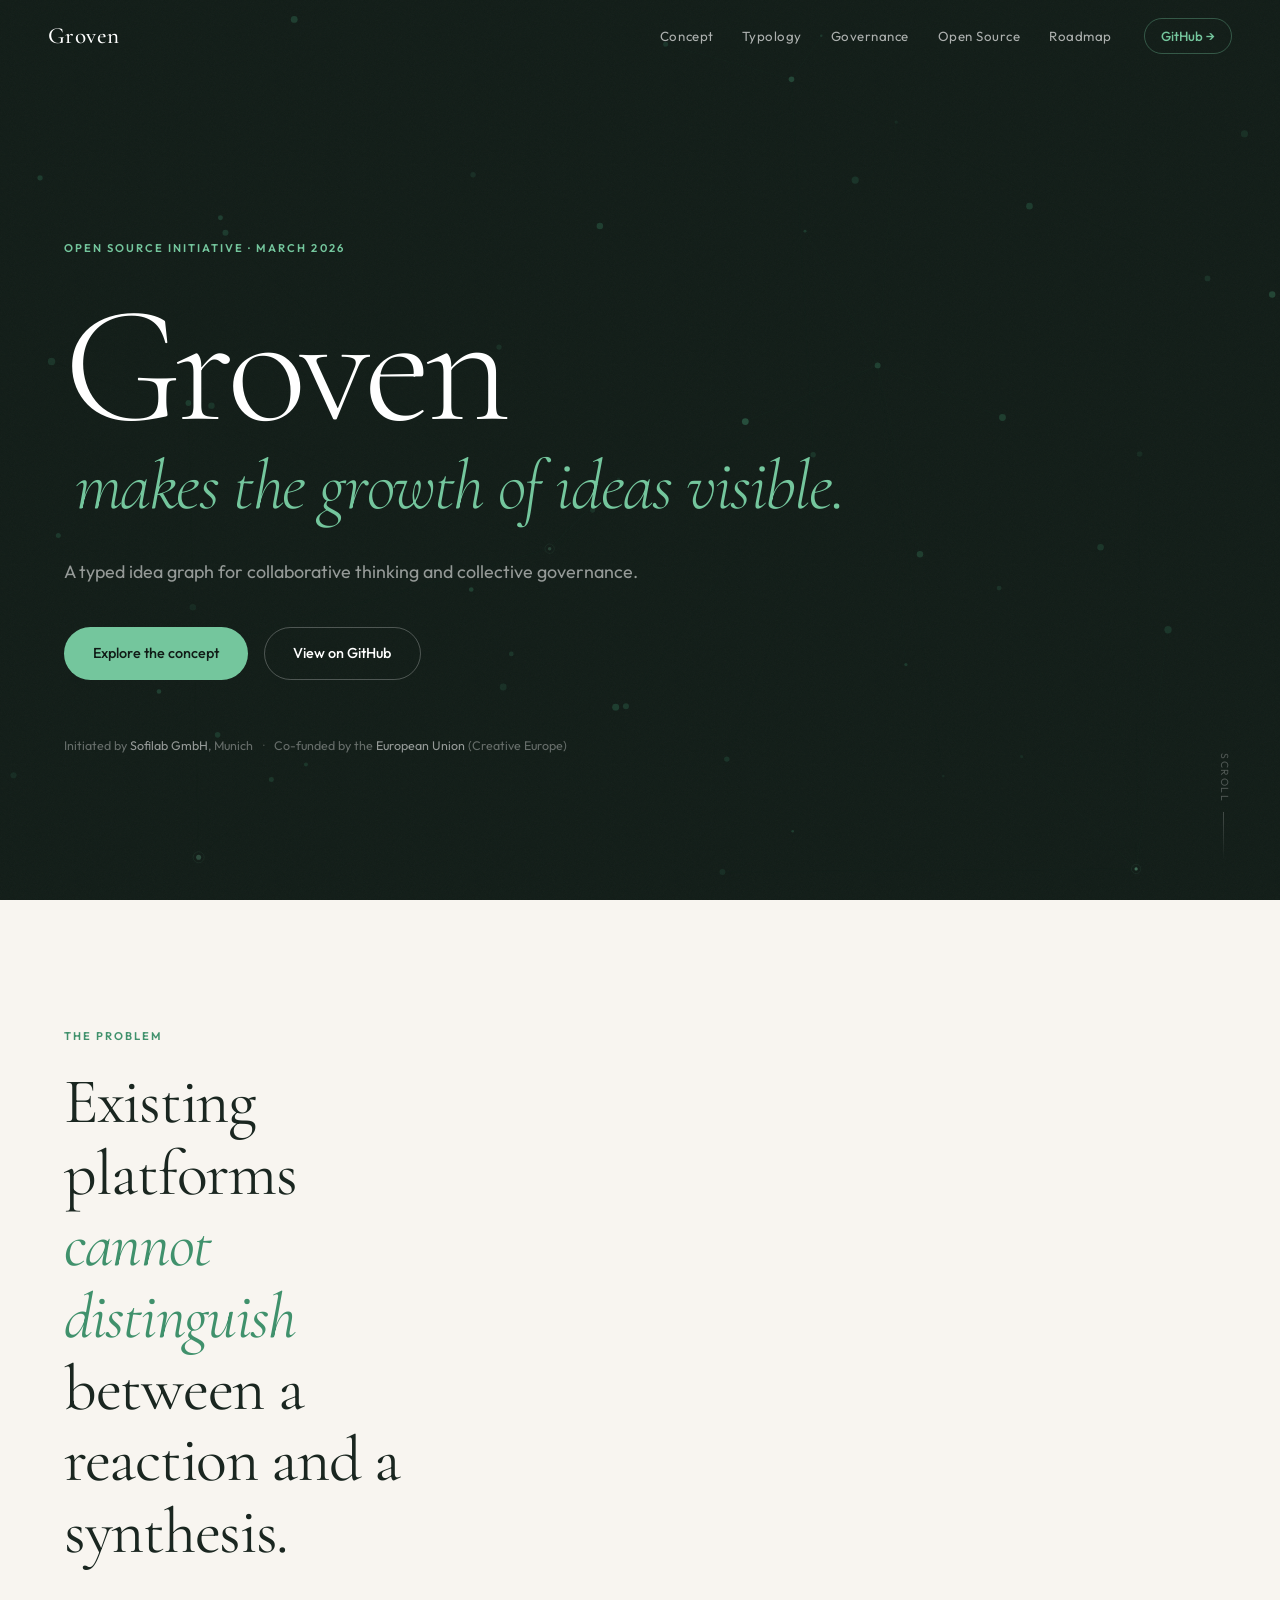
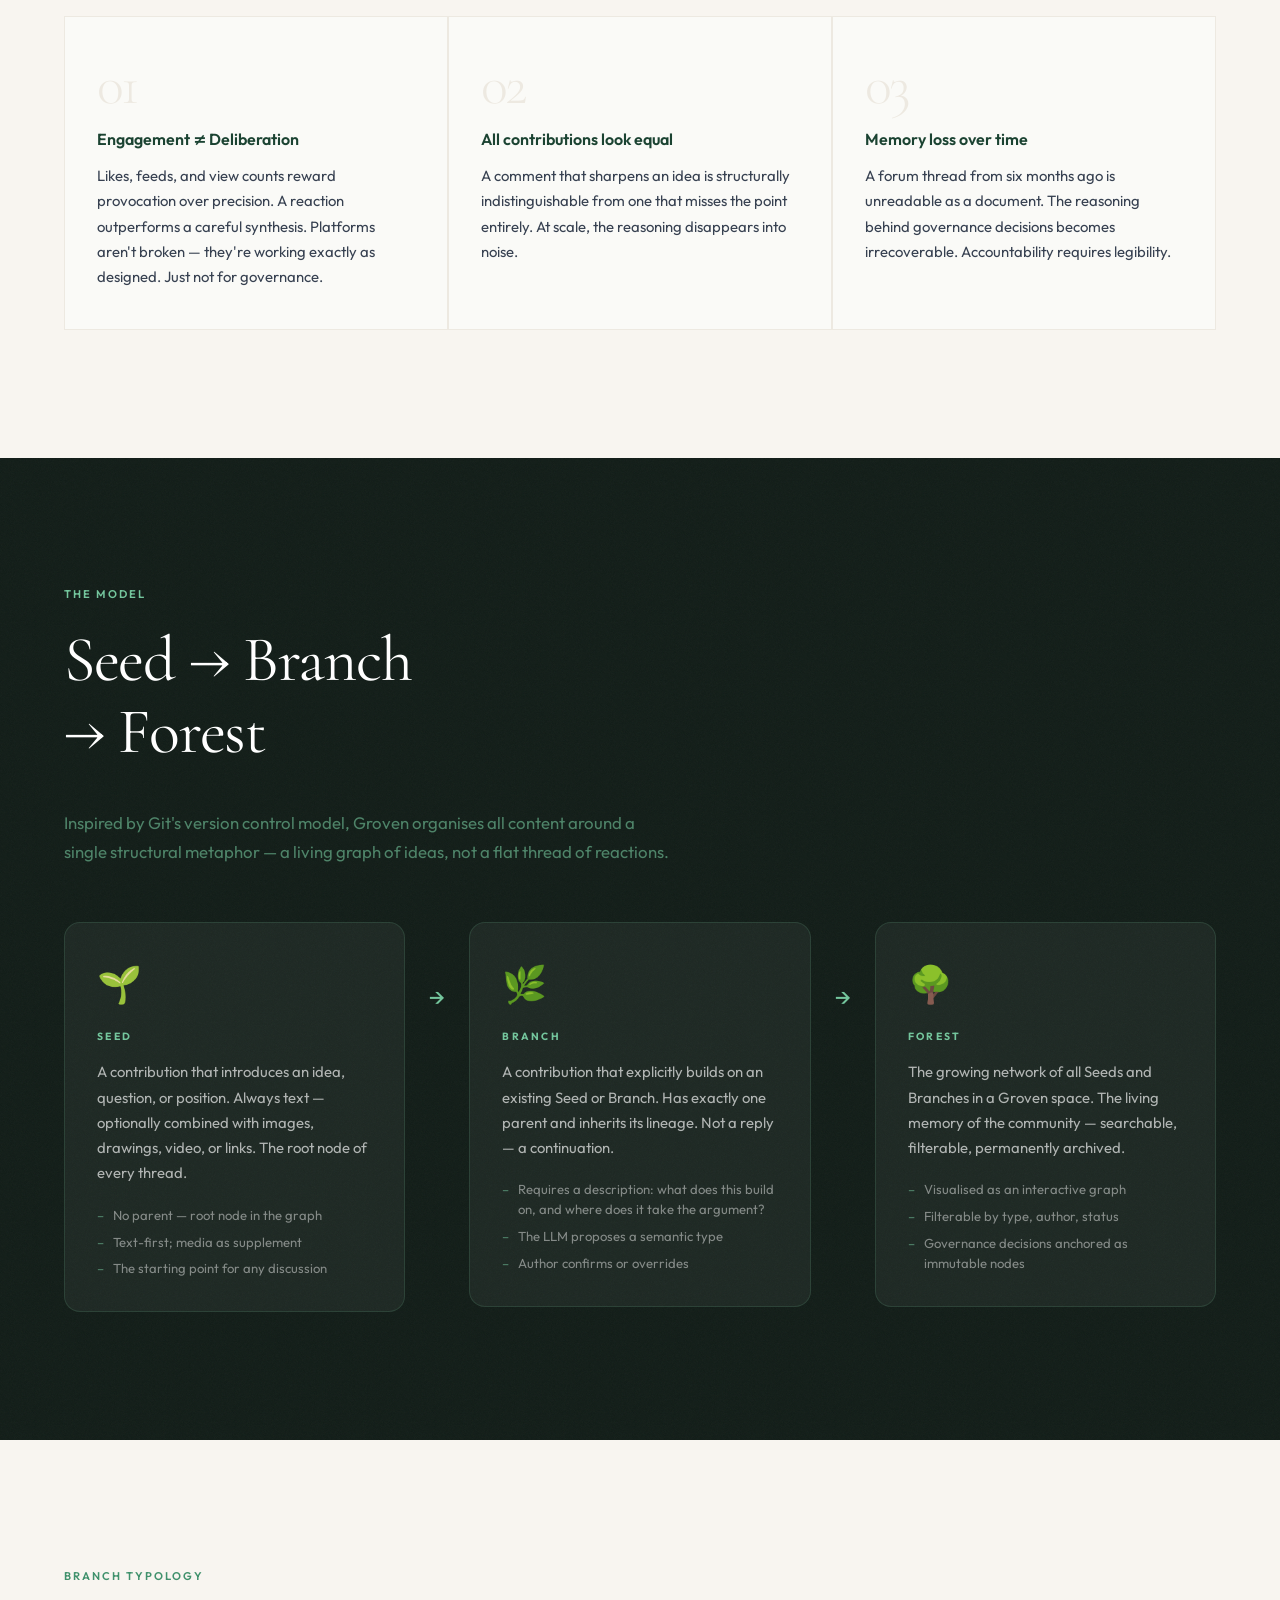
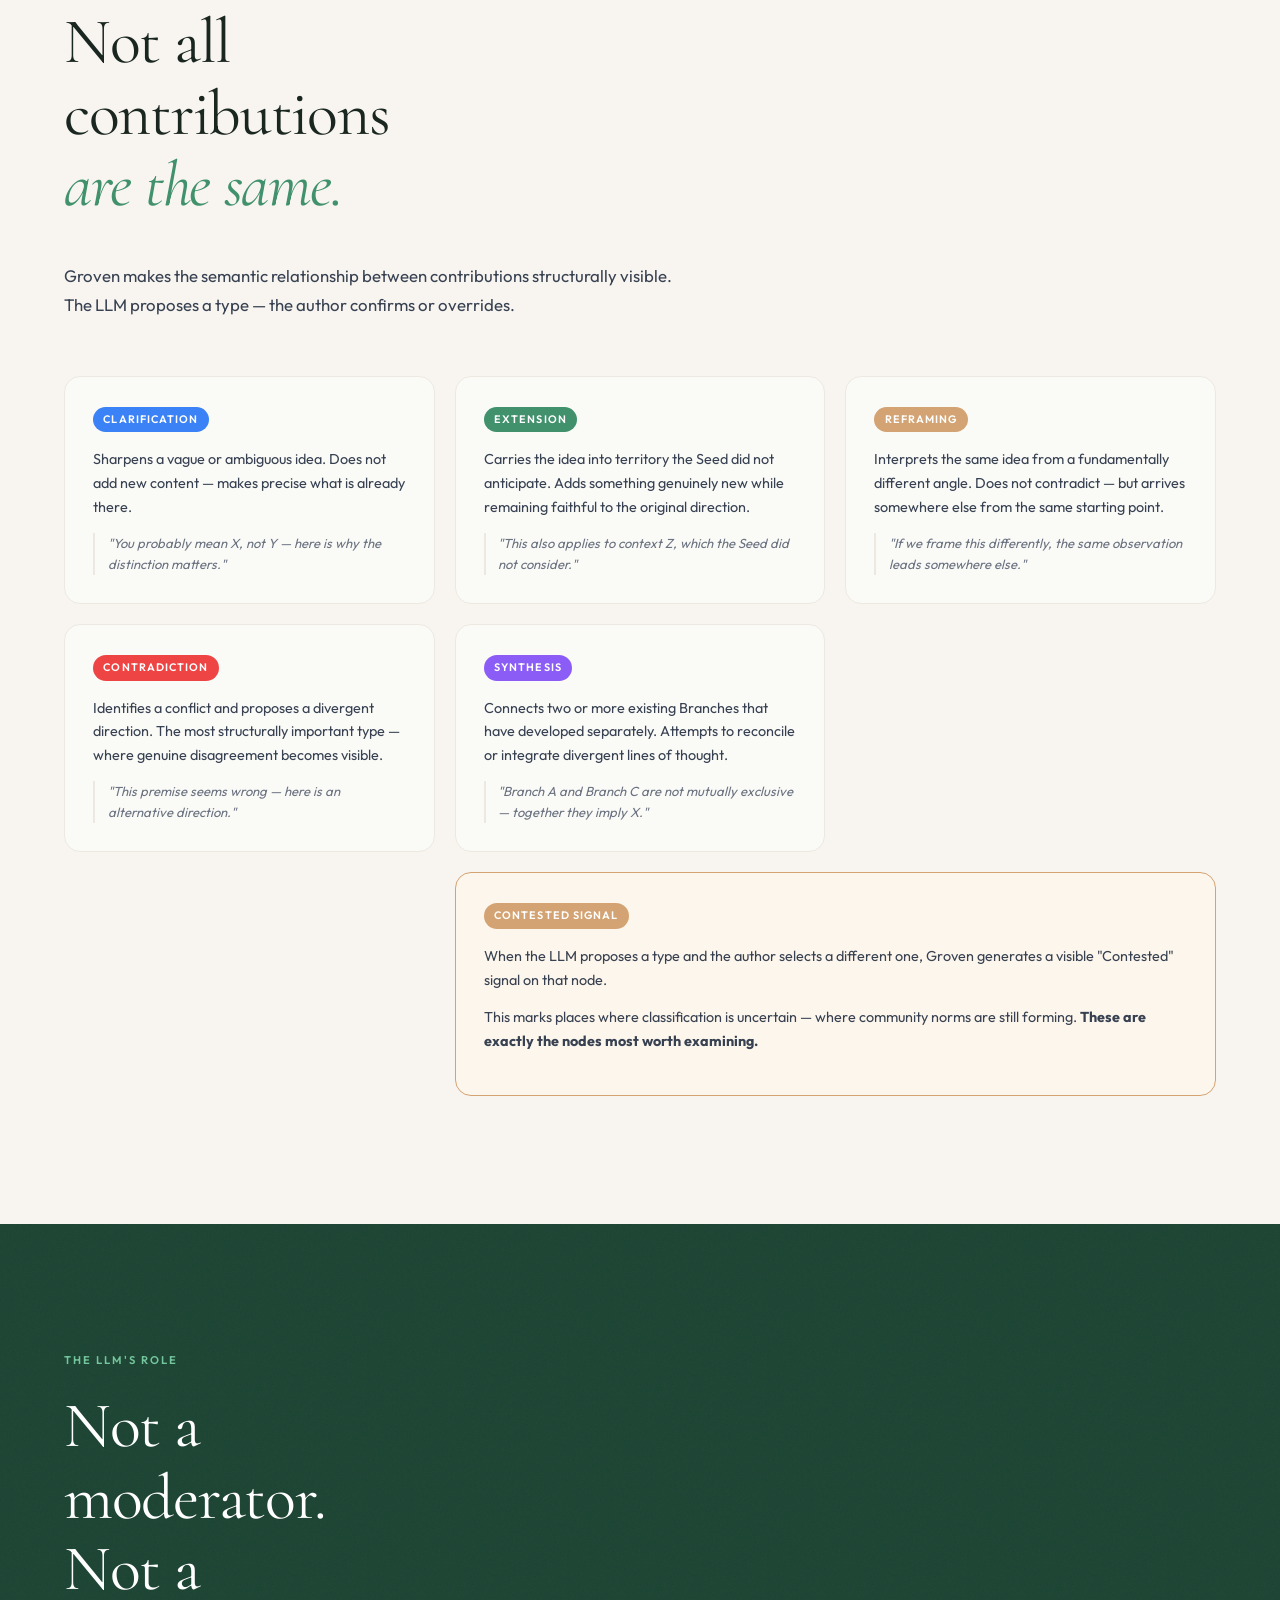
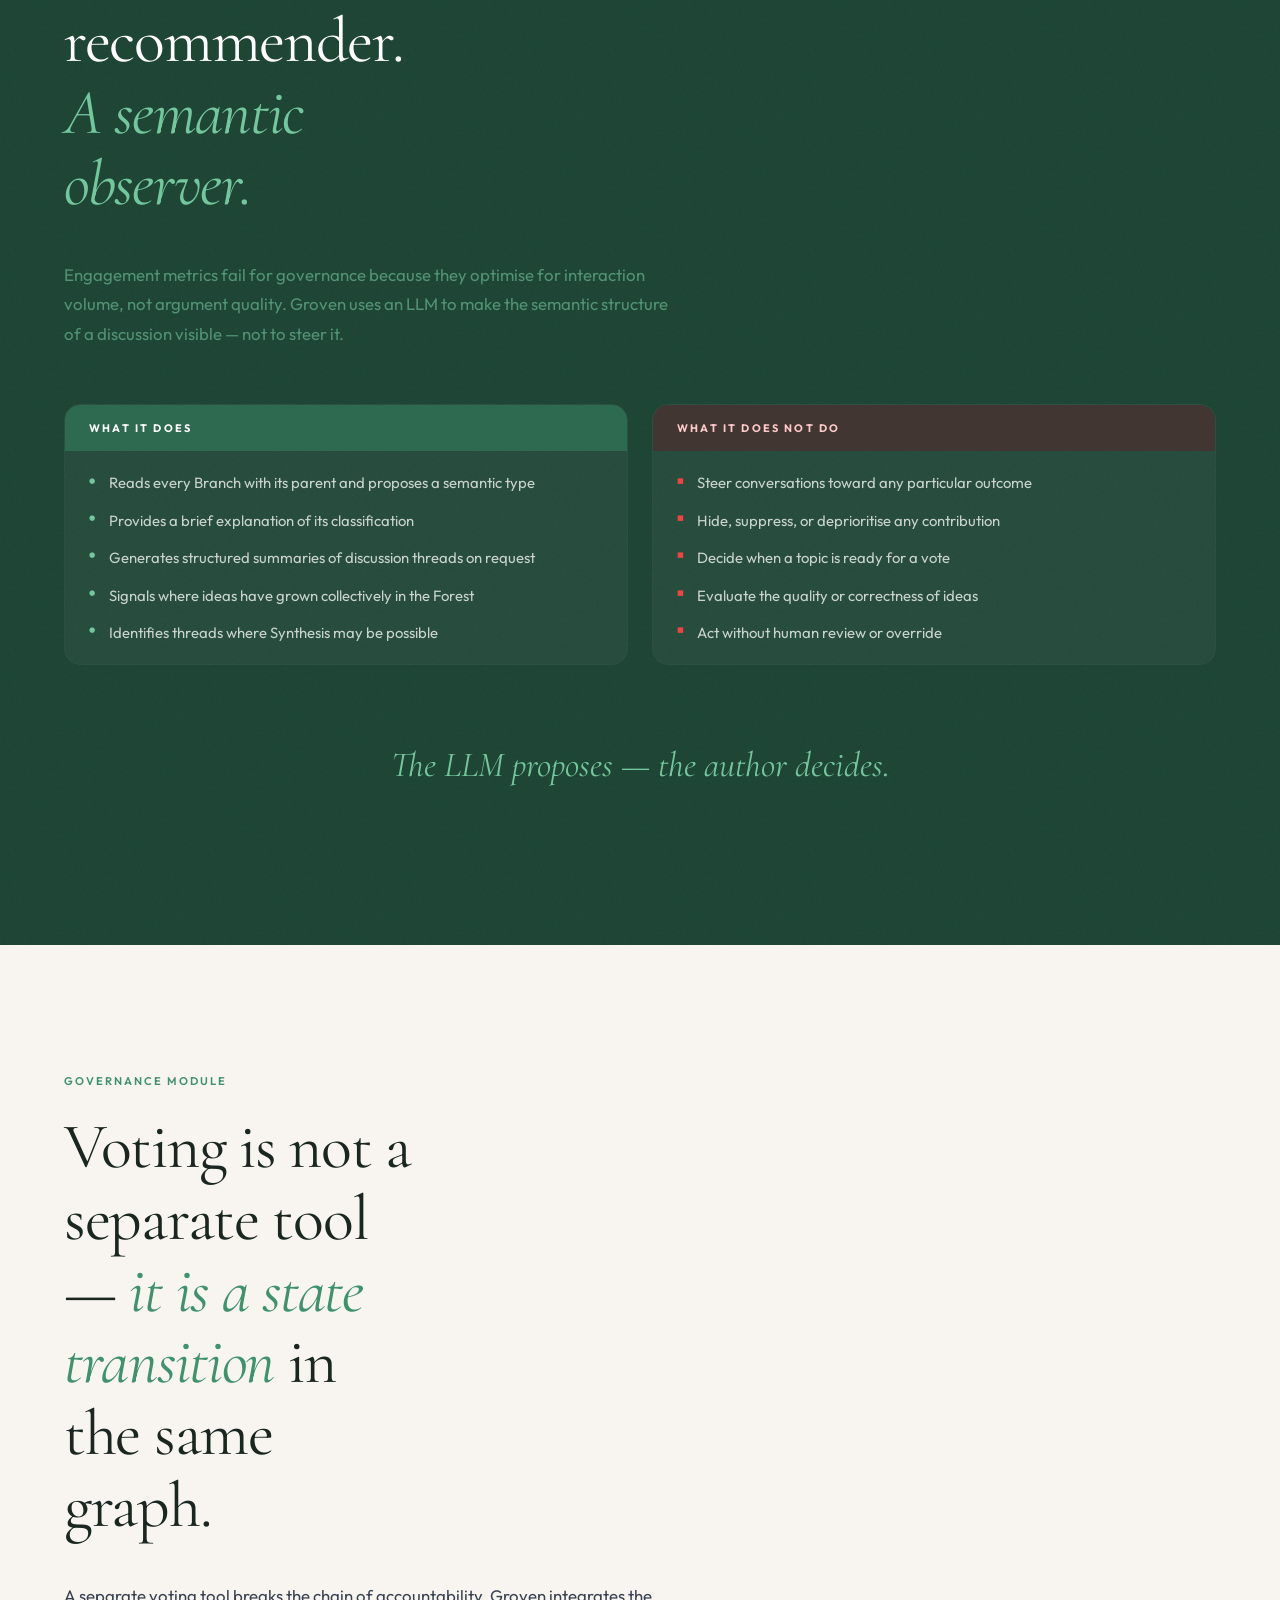
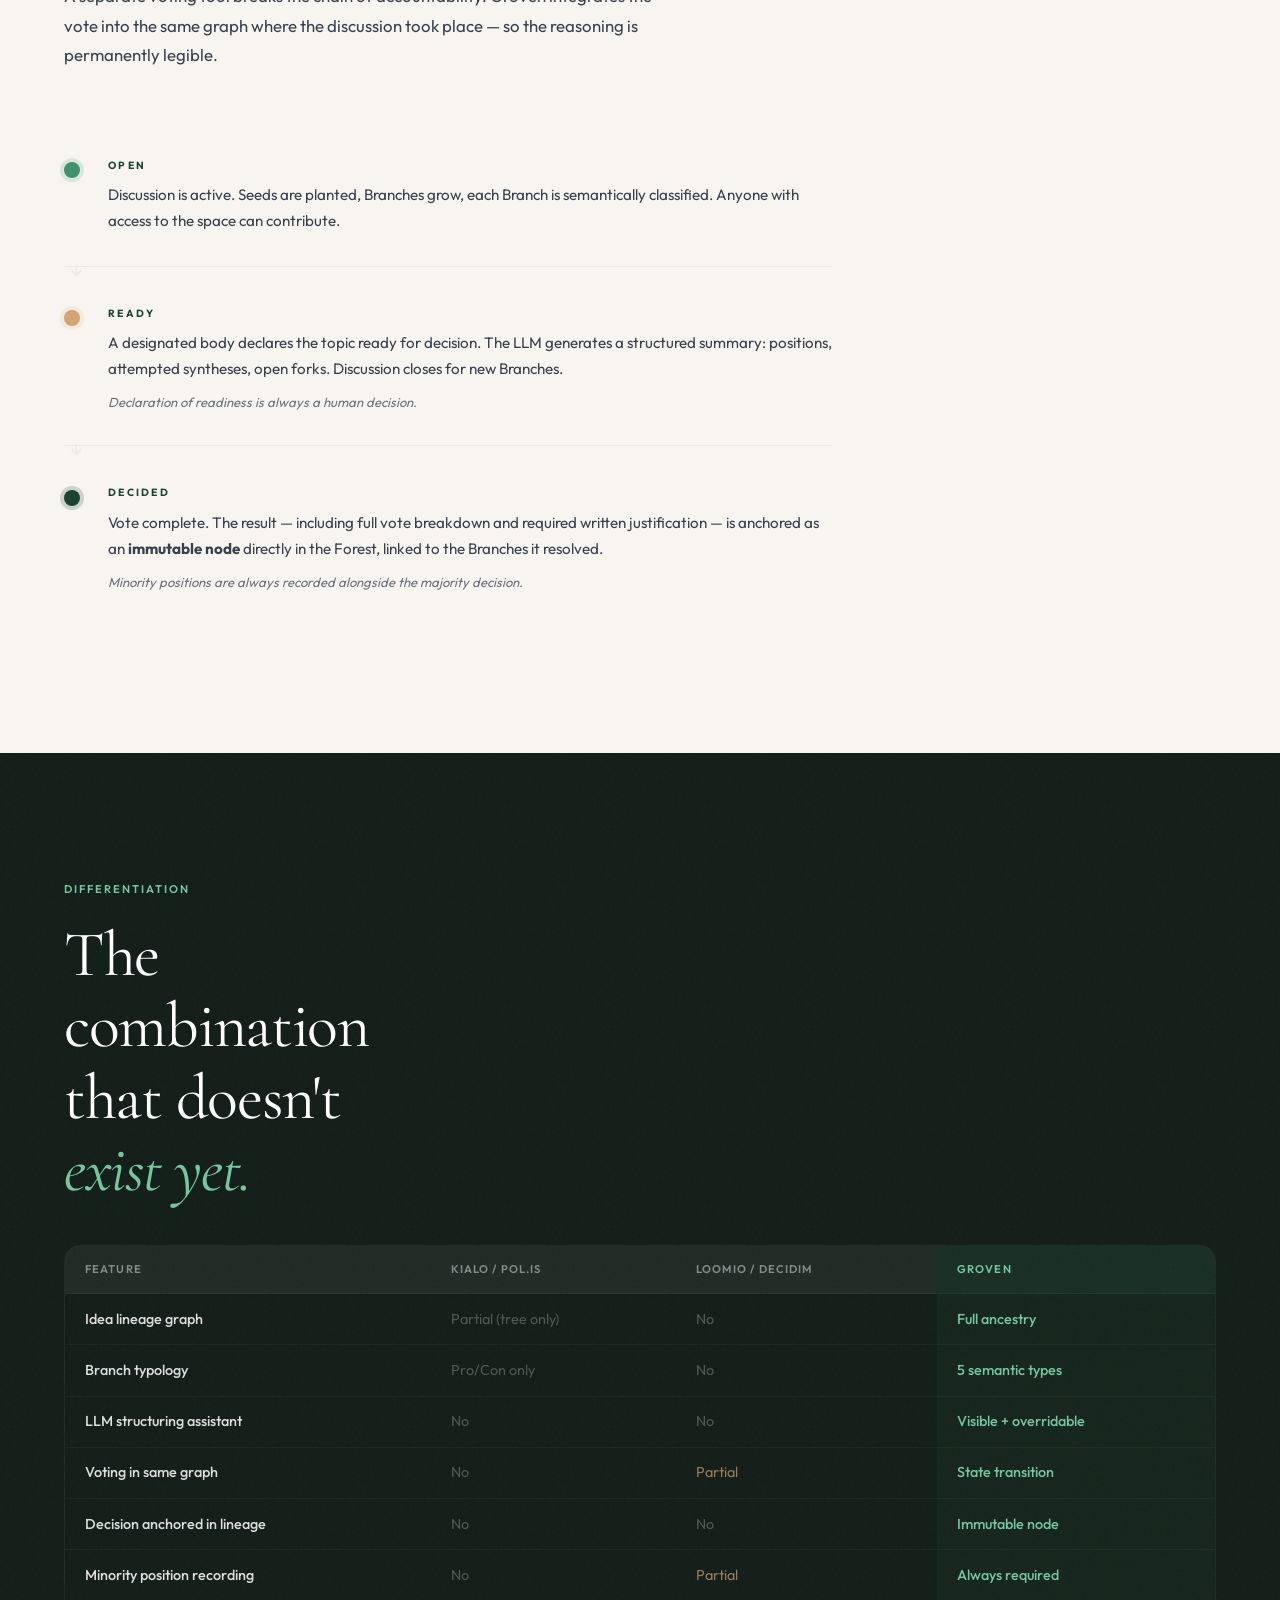
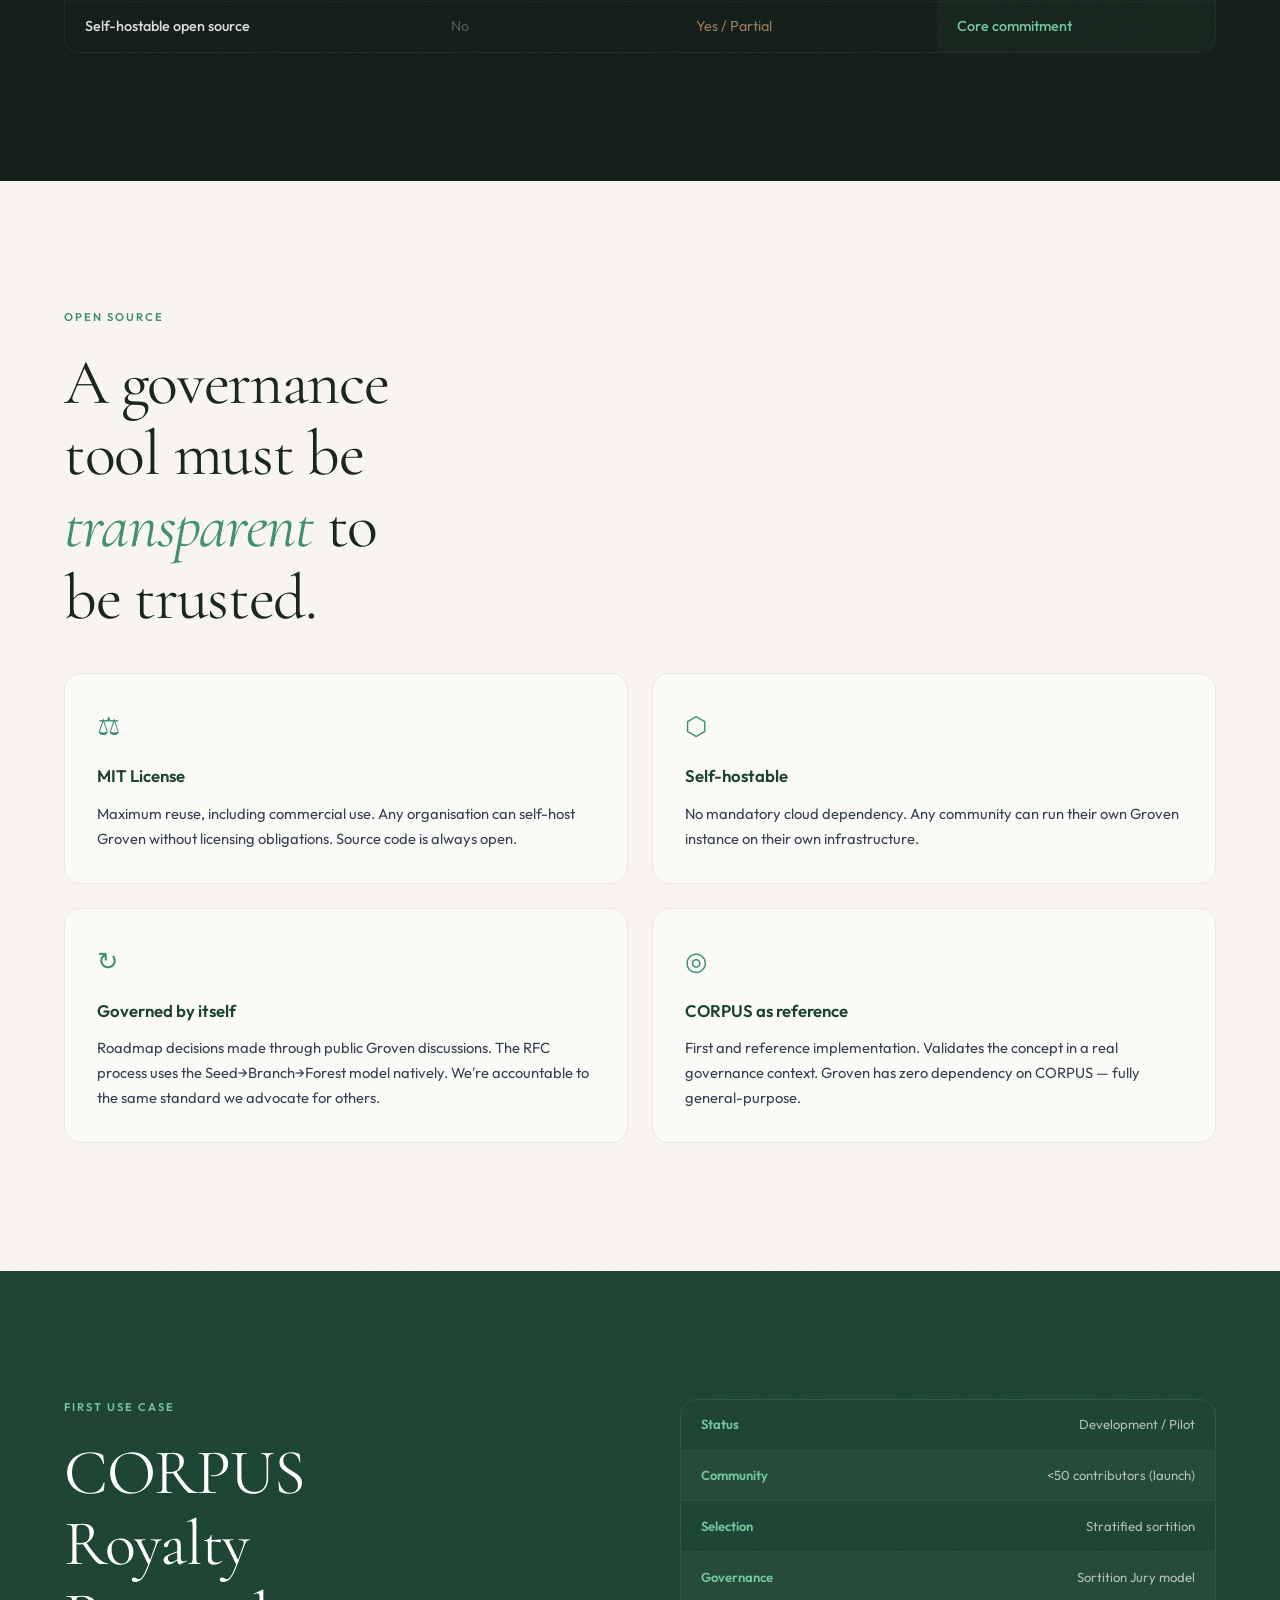
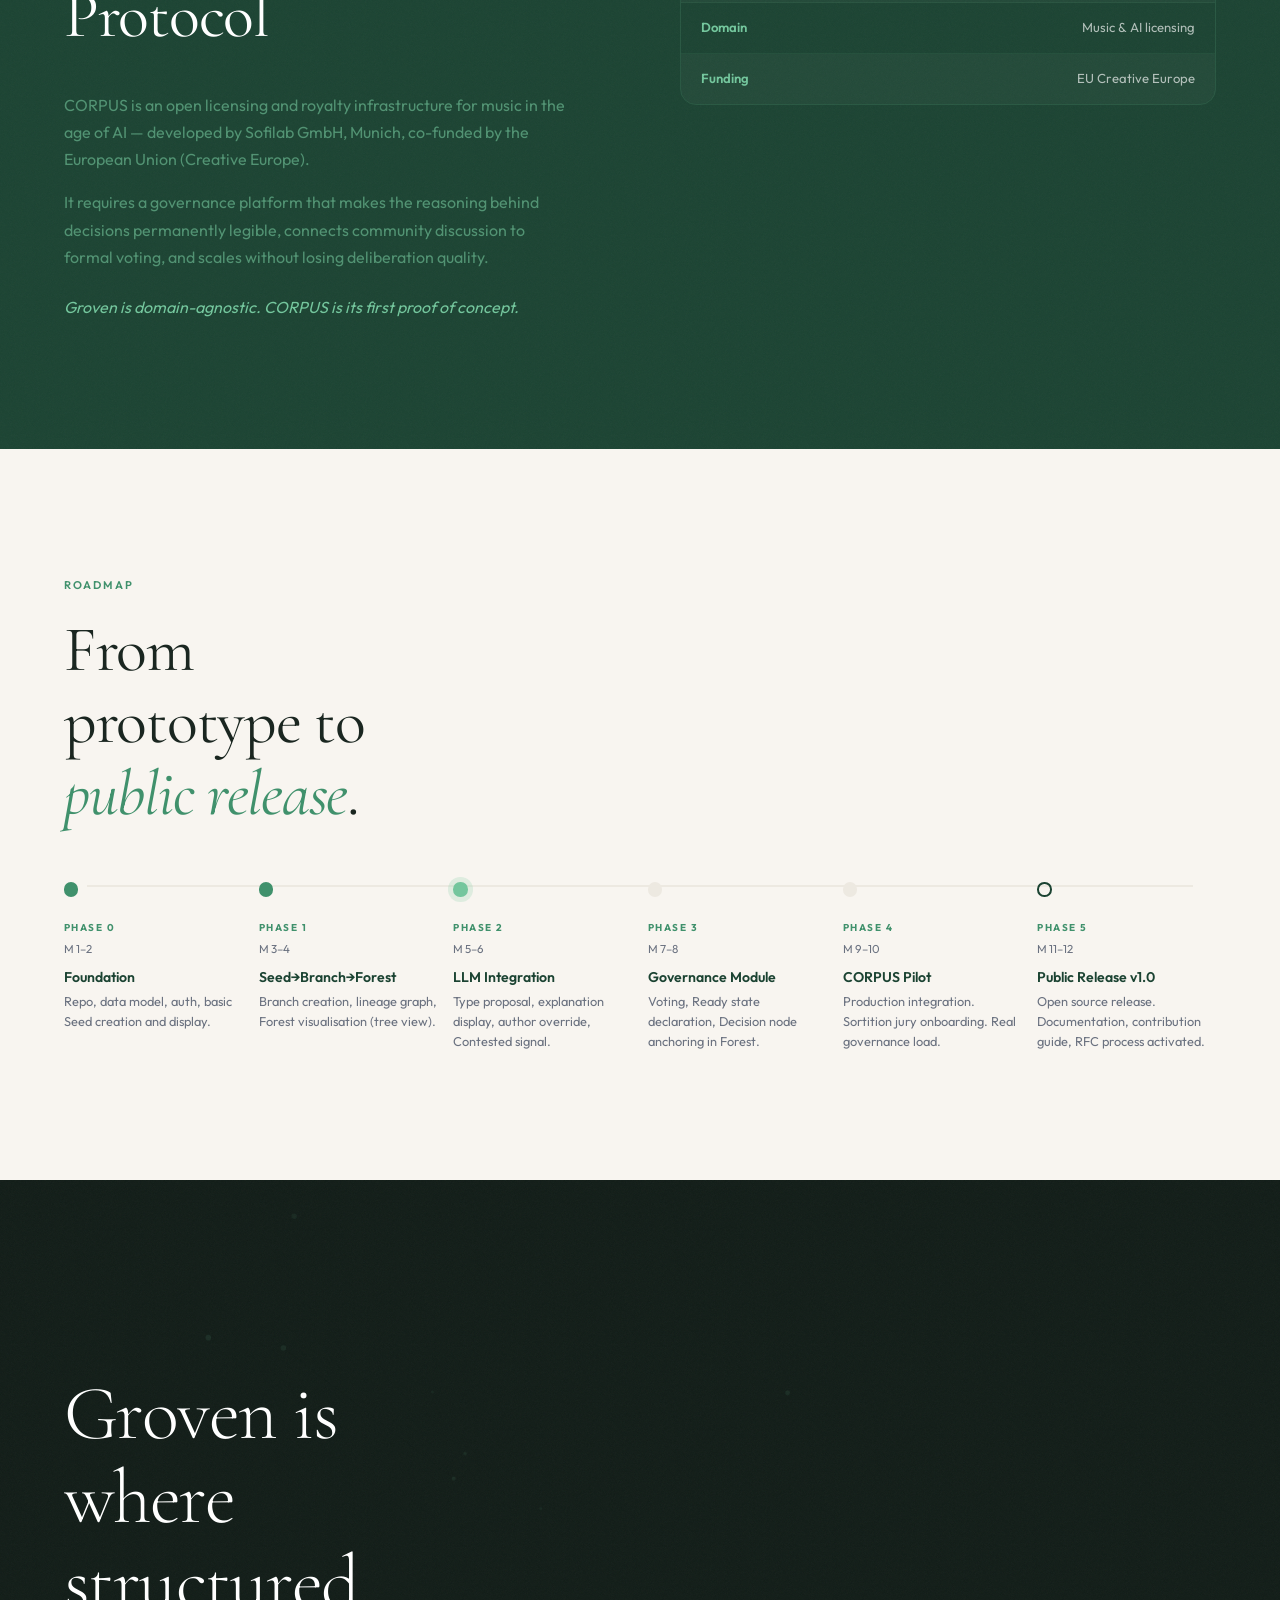
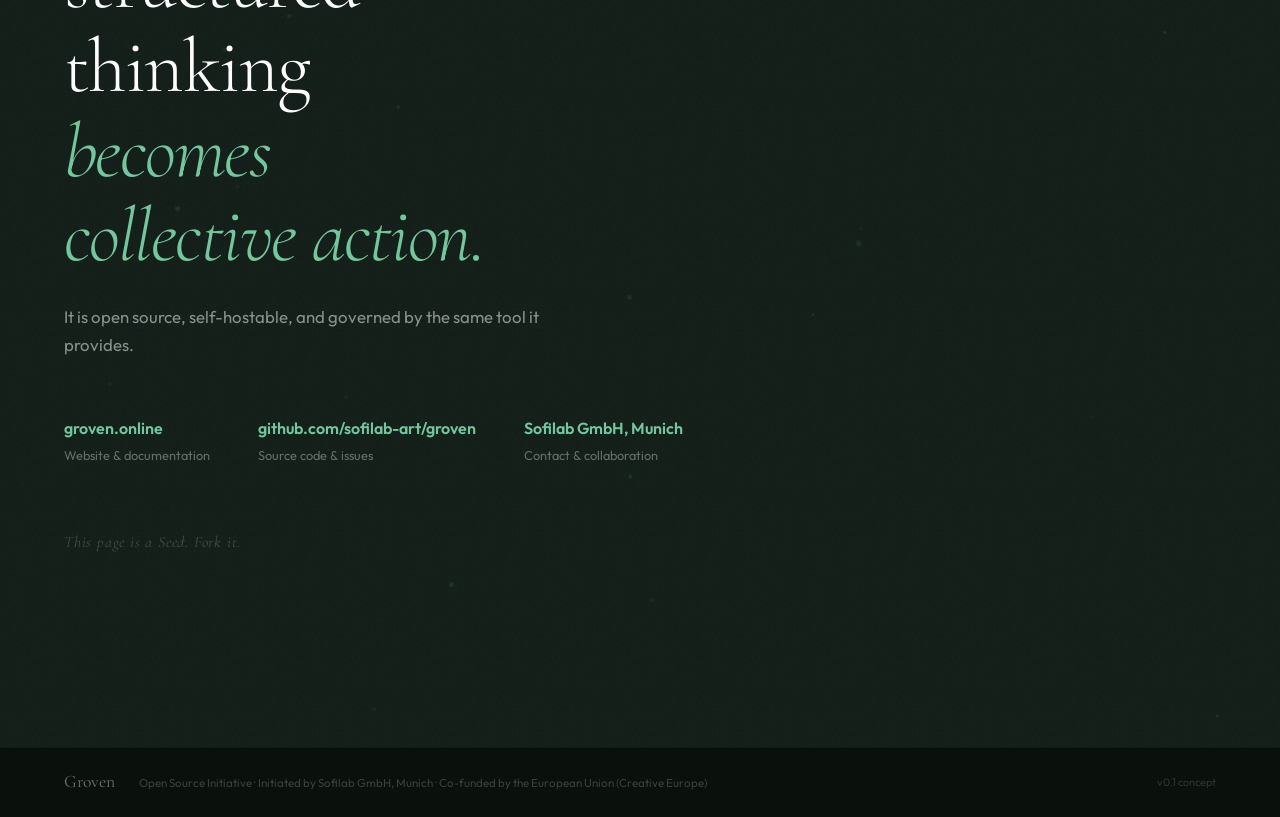
==== commit 7ada4fe5: "Update closing section links to groven.online and correct GitHub repo name Co-Authored-By: Claude Op" ====
--- a/index.html
+++ b/index.html
@@ -26,7 +26,7 @@
     <li><a href="#open-source">Open Source</a></li>
     <li><a href="#roadmap">Roadmap</a></li>
   </ul>
-  <a href="https://github.com/sofilab-art/groven-website" class="nav-cta" target="_blank" rel="noopener">GitHub →</a>
+  <a href="https://github.com/sofilab-art/groven" class="nav-cta" target="_blank" rel="noopener">GitHub →</a>
   <button class="nav-toggle" aria-label="Toggle menu">
     <span></span><span></span><span></span>
   </button>
@@ -40,14 +40,14 @@
     <div class="hero-label reveal">Open Source Initiative · March 2026</div>
     <h1 class="hero-title reveal">
       <span class="hero-title-main">Groven</span>
-      <span class="hero-title-sub">makes the growth<br>of ideas visible.</span>
+      <span class="hero-title-sub">makes the growth of ideas visible.</span>
     </h1>
     <p class="hero-body reveal">
-      A typed idea graph for collaborative thinking<br class="br-desktop"> and collective governance.
+      A typed idea graph for collaborative thinking and collective governance.
     </p>
     <div class="hero-ctas reveal">
-      <a href="#concept" class="btn btn-primary">Explore the concept</a>
-      <a href="https://github.com/sofilab-art/groven-website" class="btn btn-ghost" target="_blank" rel="noopener">View on GitHub</a>
+      <a href="#problem" class="btn btn-primary">Explore the concept</a>
+      <a href="https://github.com/sofilab-art/groven" class="btn btn-ghost" target="_blank" rel="noopener">View on GitHub</a>
     </div>
     <div class="hero-meta reveal">
       <span>Initiated by <strong>Sofilab GmbH</strong>, Munich</span>
@@ -66,9 +66,7 @@
   <div class="container">
     <div class="section-label reveal">The Problem</div>
     <h2 class="section-title reveal">
-      Existing platforms<br>
-      <em>cannot distinguish</em> between<br>
-      a reaction and a synthesis.
+      Existing platforms <em>cannot distinguish</em> between a reaction and a synthesis.
     </h2>
     <div class="problem-grid">
       <div class="problem-card reveal">
@@ -142,7 +140,7 @@
 <section id="typology" class="section section-cream">
   <div class="container">
     <div class="section-label reveal">Branch Typology</div>
-    <h2 class="section-title reveal">Not all contributions<br><em>are the same.</em></h2>
+    <h2 class="section-title reveal">Not all contributions <em>are the same.</em></h2>
     <p class="section-intro reveal">Groven makes the semantic relationship between contributions structurally visible. The LLM proposes a type — the author confirms or overrides.</p>
 
     <div class="type-grid">
@@ -186,7 +184,7 @@
   <div class="container">
     <div class="section-label reveal" style="color: var(--mint)">The LLM's Role</div>
     <h2 class="section-title section-title-light reveal">
-      Not a moderator.<br>Not a recommender.<br><em style="color: var(--mint)">A semantic observer.</em>
+      Not a moderator. Not a recommender.<br><em style="color: var(--mint)">A semantic observer.</em>
     </h2>
     <p class="section-intro reveal" style="color: var(--mint-faint)">
       Engagement metrics fail for governance because they optimise for interaction volume, not argument quality. Groven uses an LLM to make the semantic structure of a discussion visible — not to steer it.
@@ -224,7 +222,7 @@
   <div class="container">
     <div class="section-label reveal">Governance Module</div>
     <h2 class="section-title reveal">
-      Voting is not a<br>separate tool —<br><em>it is a state transition</em><br>in the same graph.
+      Voting is not a separate tool — <em>it is a state transition</em> in the same graph.
     </h2>
     <p class="section-intro reveal">
       A separate voting tool breaks the chain of accountability. Groven integrates the vote into the same graph where the discussion took place — so the reasoning is permanently legible.
@@ -264,7 +262,7 @@
   <div class="grain grain-dark"></div>
   <div class="container">
     <div class="section-label reveal" style="color: var(--mint)">Differentiation</div>
-    <h2 class="section-title section-title-light reveal">The combination<br>that doesn't<br><em style="color: var(--mint)">exist yet.</em></h2>
+    <h2 class="section-title section-title-light reveal">The combination that doesn't <em style="color: var(--mint)">exist yet.</em></h2>
     <div class="diff-table-wrap reveal">
       <table class="diff-table">
         <thead>
@@ -328,7 +326,7 @@
 <section id="open-source" class="section section-cream">
   <div class="container">
     <div class="section-label reveal">Open Source</div>
-    <h2 class="section-title reveal">A governance tool<br>must be <em>transparent</em><br>to be trusted.</h2>
+    <h2 class="section-title reveal">A governance tool must be <em>transparent</em> to be trusted.</h2>
     <div class="oss-grid">
       <div class="oss-card reveal">
         <div class="oss-icon">⚖</div>
@@ -404,7 +402,7 @@
 <section id="roadmap" class="section section-cream">
   <div class="container">
     <div class="section-label reveal">Roadmap</div>
-    <h2 class="section-title reveal">From prototype<br>to <em>public release</em>.</h2>
+    <h2 class="section-title reveal">From prototype to <em>public release</em>.</h2>
     <div class="roadmap-track">
       <div class="roadmap-line"></div>
       <div class="roadmap-phase reveal">
@@ -459,18 +457,18 @@
   <canvas id="closing-canvas"></canvas>
   <div class="container closing-inner">
     <h2 class="closing-title reveal">
-      Groven is where<br>structured thinking<br><em>becomes collective action.</em>
+      Groven is where structured thinking <em>becomes collective action.</em>
     </h2>
     <p class="closing-body reveal">
       It is open source, self-hostable, and governed by the same tool it provides.
     </p>
     <div class="closing-links reveal">
-      <a href="https://groven.github.io" class="closing-link">
-        <span class="cl-label">groven.github.io</span>
+      <a href="https://groven.online" class="closing-link">
+        <span class="cl-label">groven.online</span>
         <span class="cl-sub">Website &amp; documentation</span>
       </a>
-      <a href="https://github.com/sofilab-art/groven-website" class="closing-link" target="_blank" rel="noopener">
-        <span class="cl-label">github.com/sofilab-art/groven-website</span>
+      <a href="https://github.com/sofilab-art/groven" class="closing-link" target="_blank" rel="noopener">
+        <span class="cl-label">github.com/sofilab-art/groven</span>
         <span class="cl-sub">Source code &amp; issues</span>
       </a>
       <a href="mailto:hello@sofilab.de" class="closing-link">
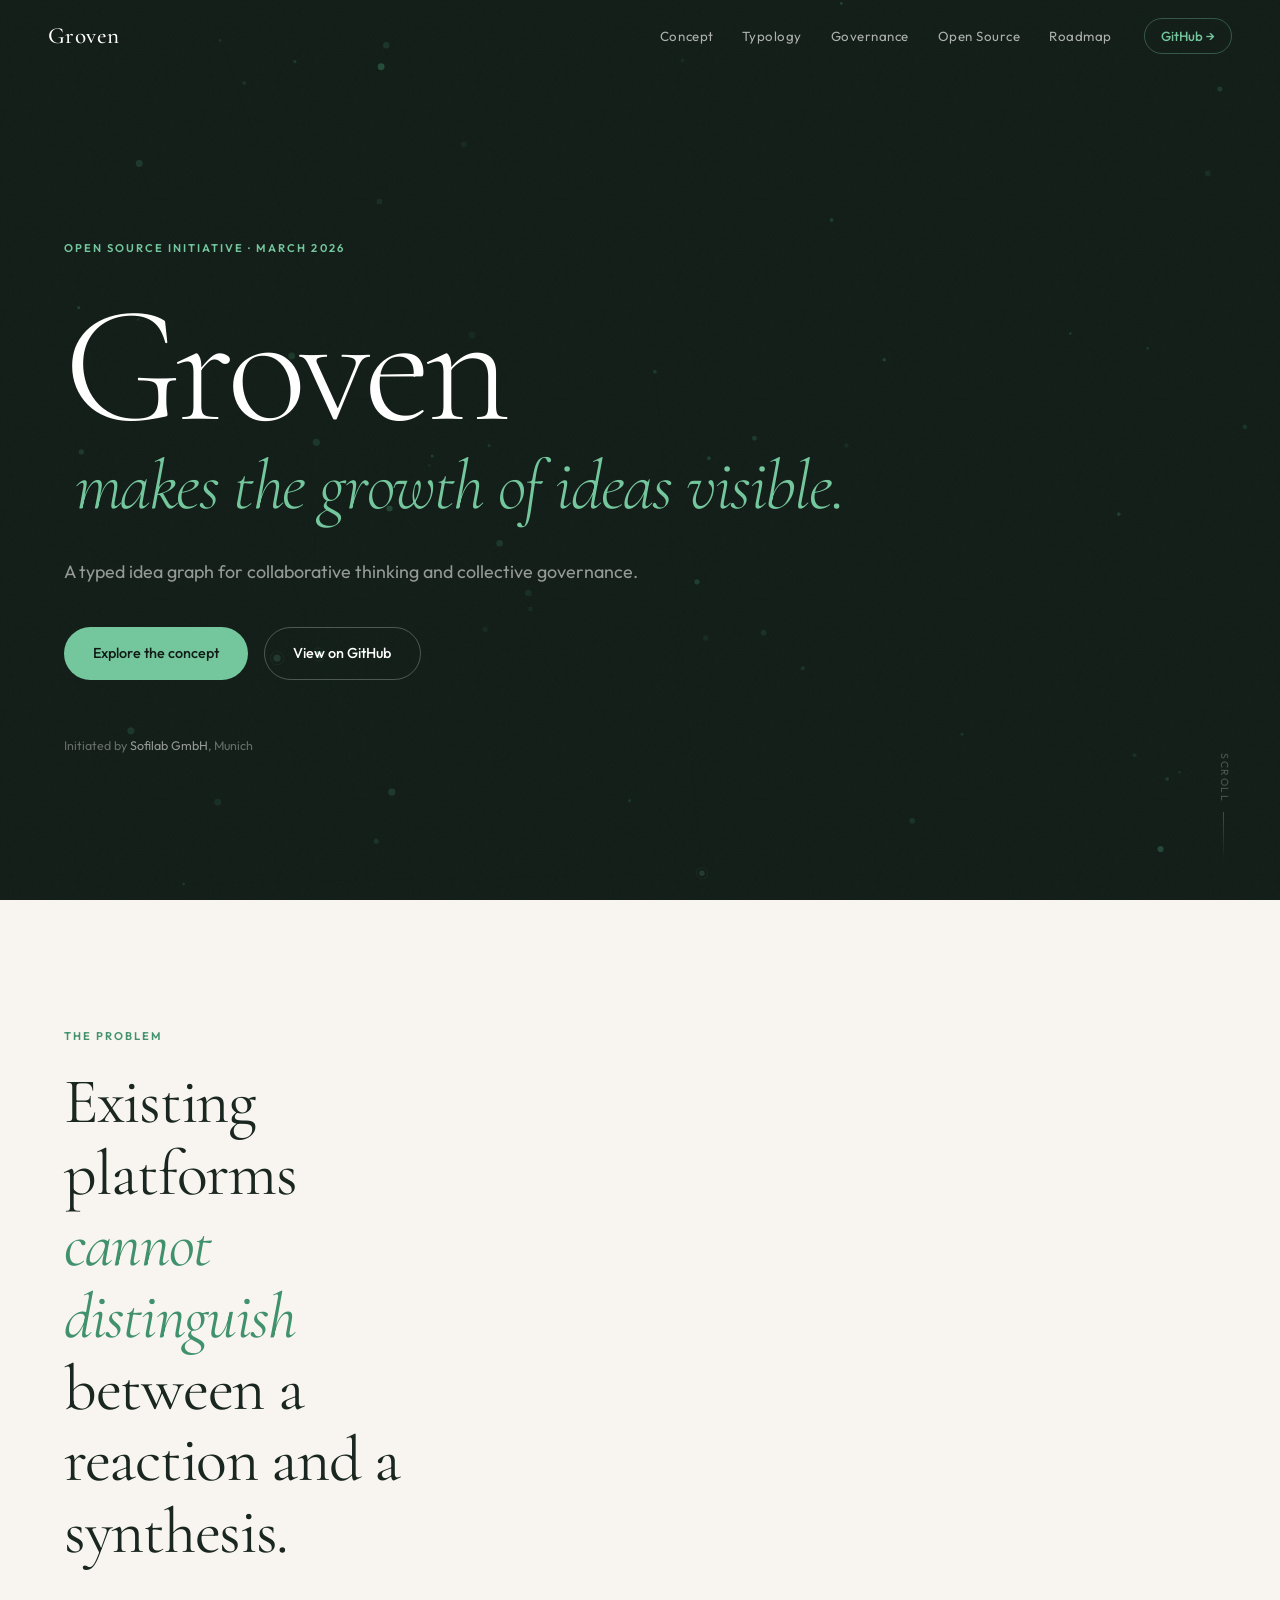
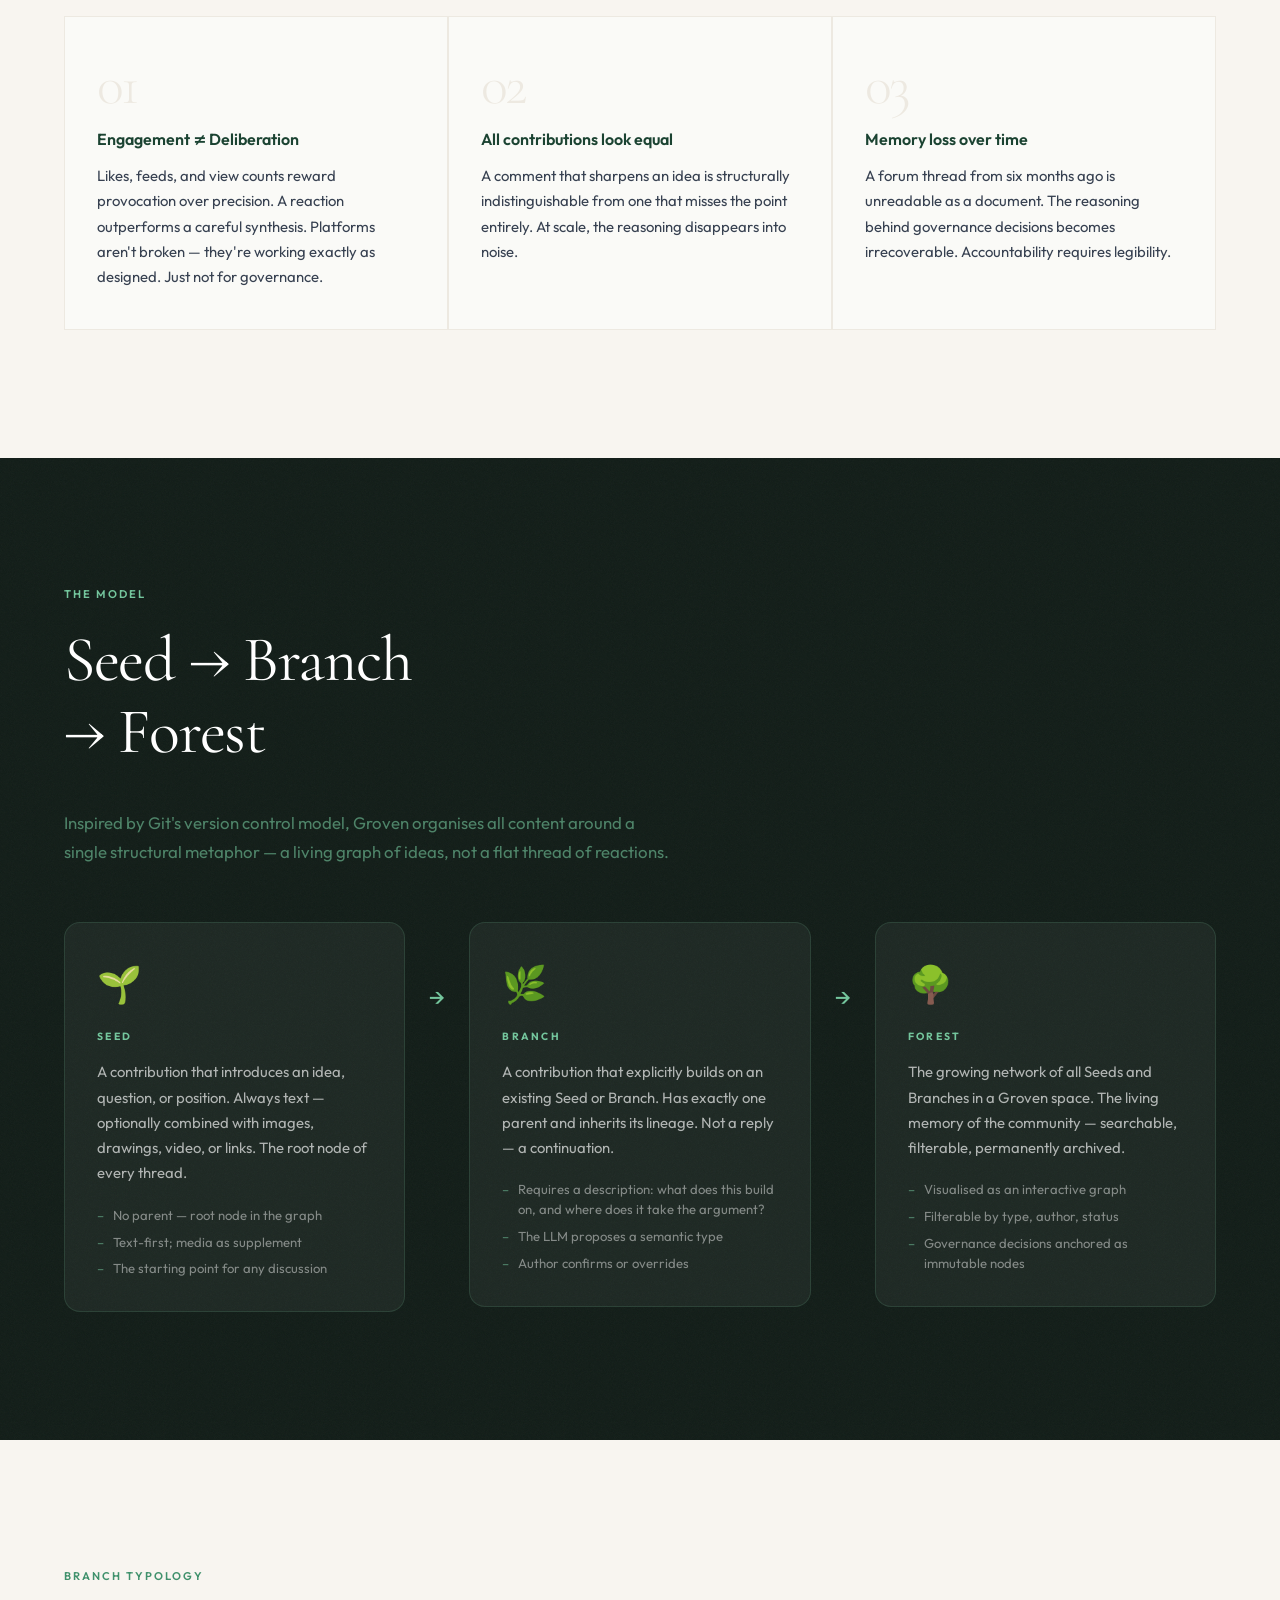
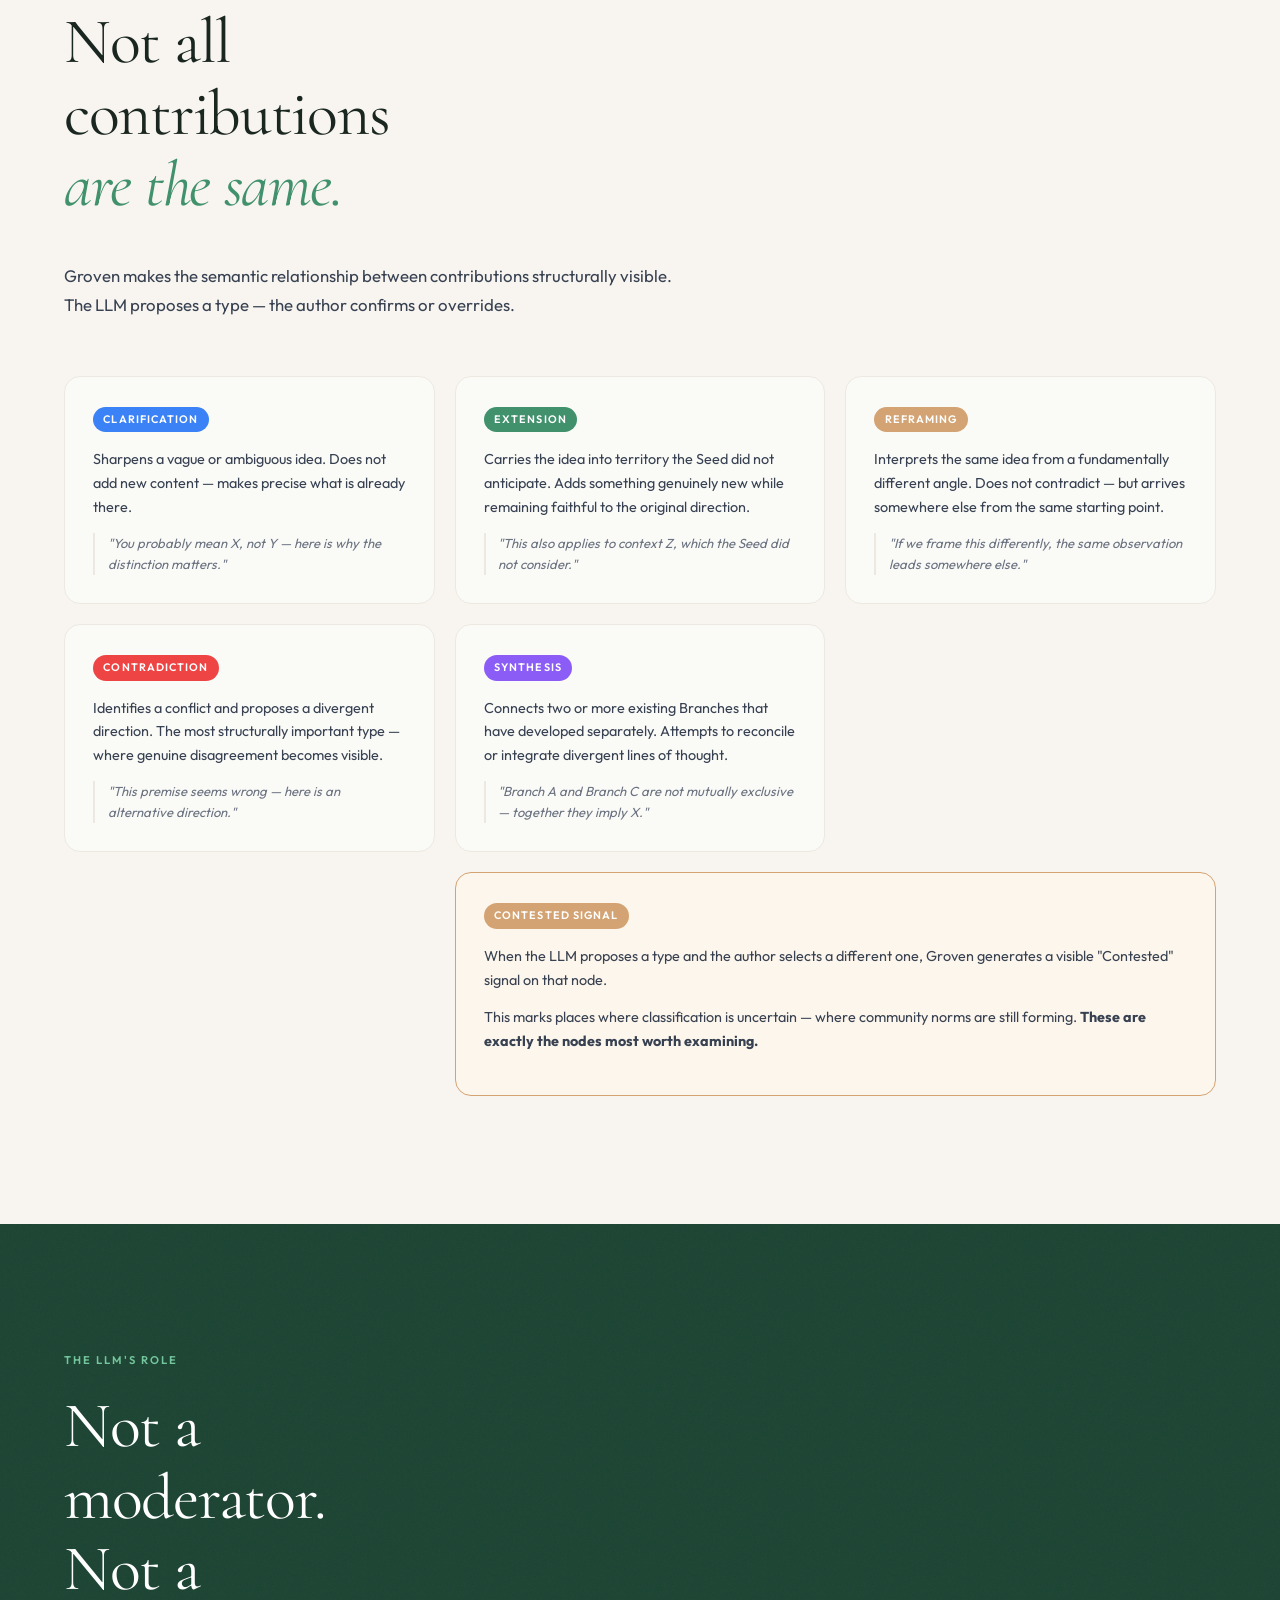
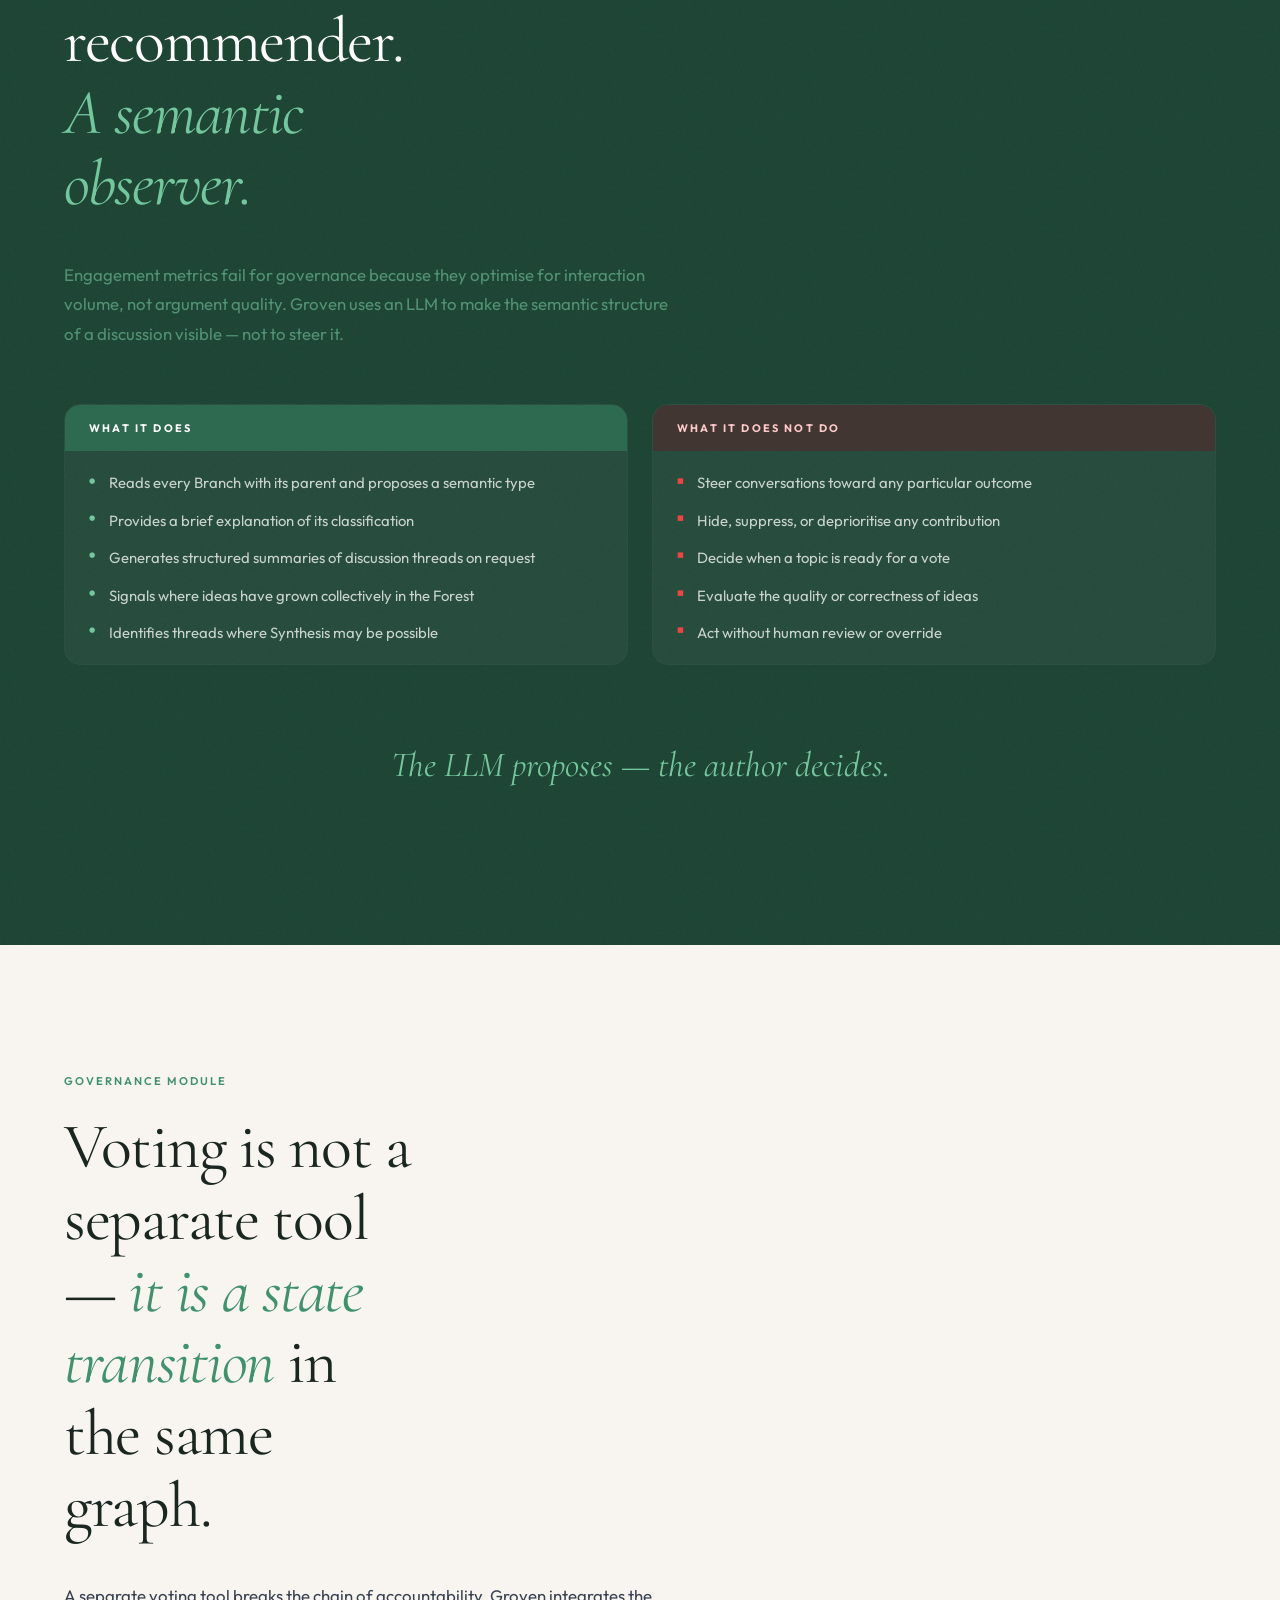
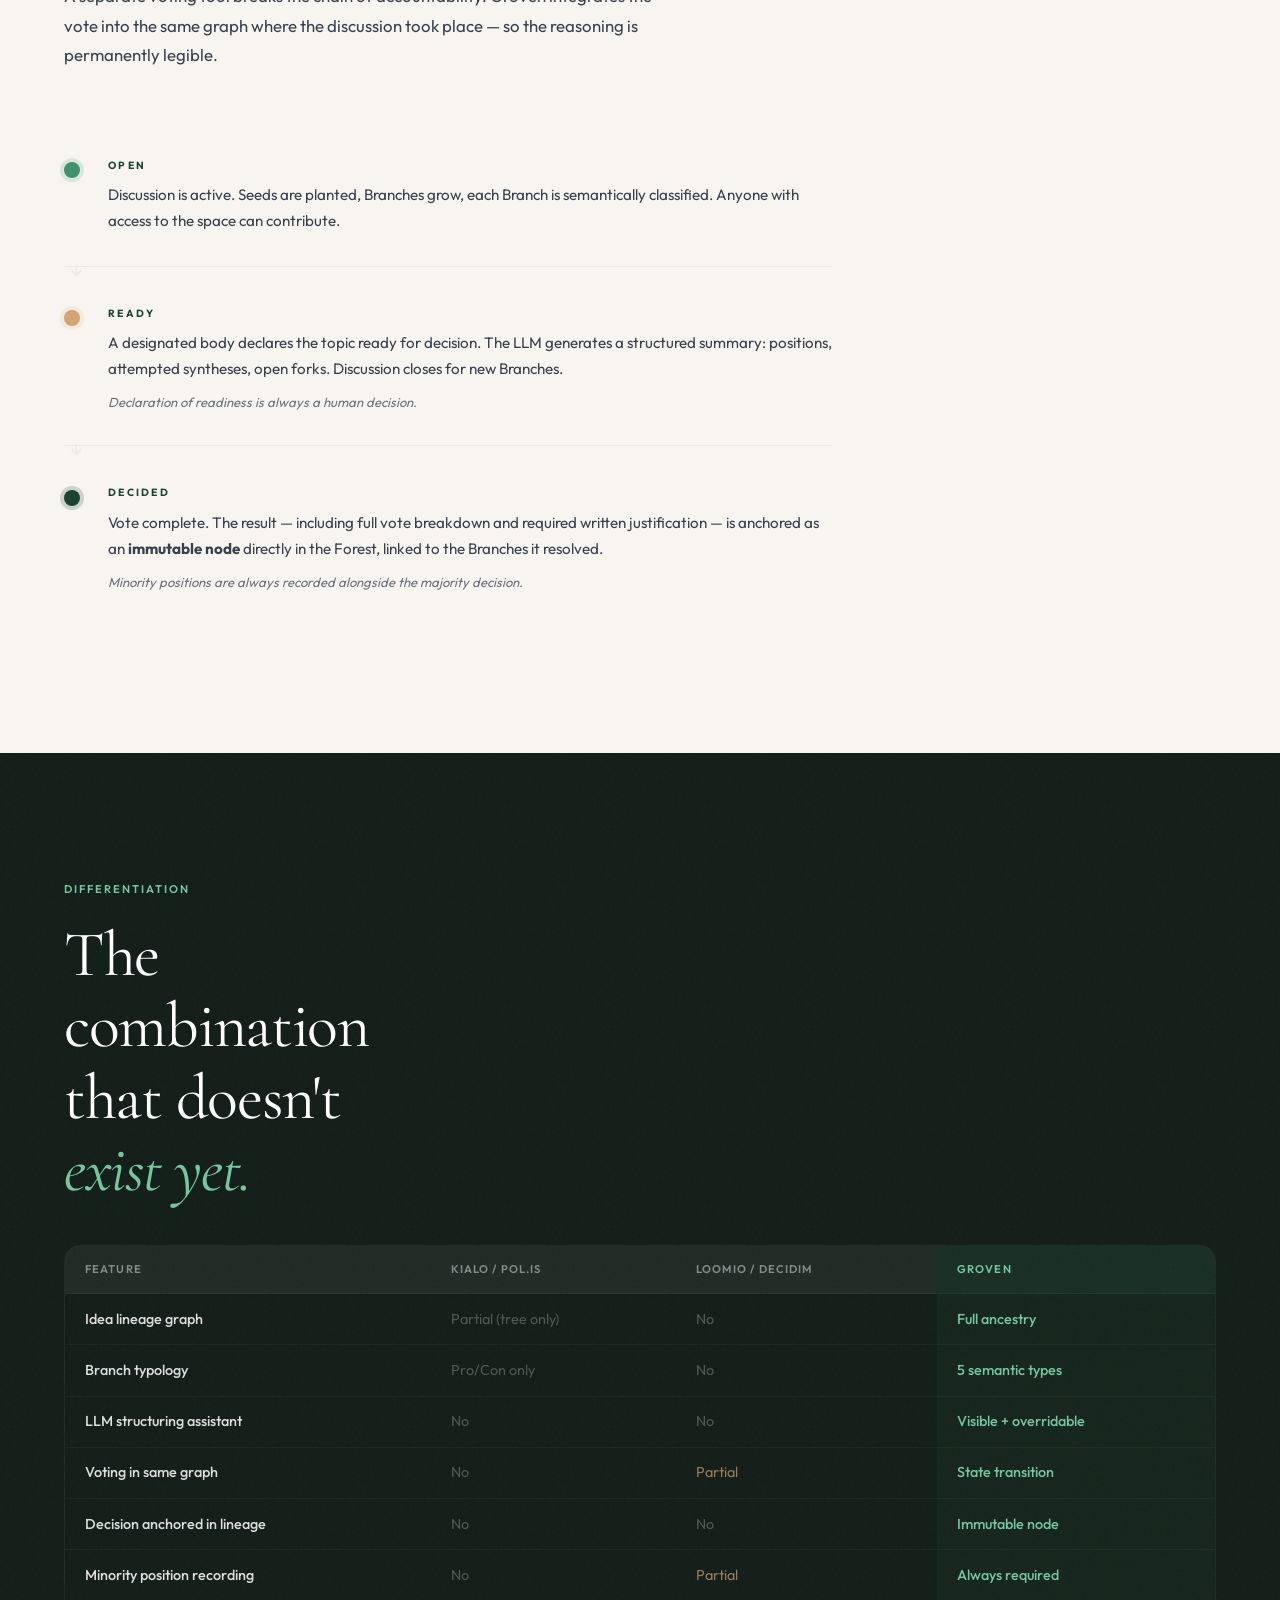
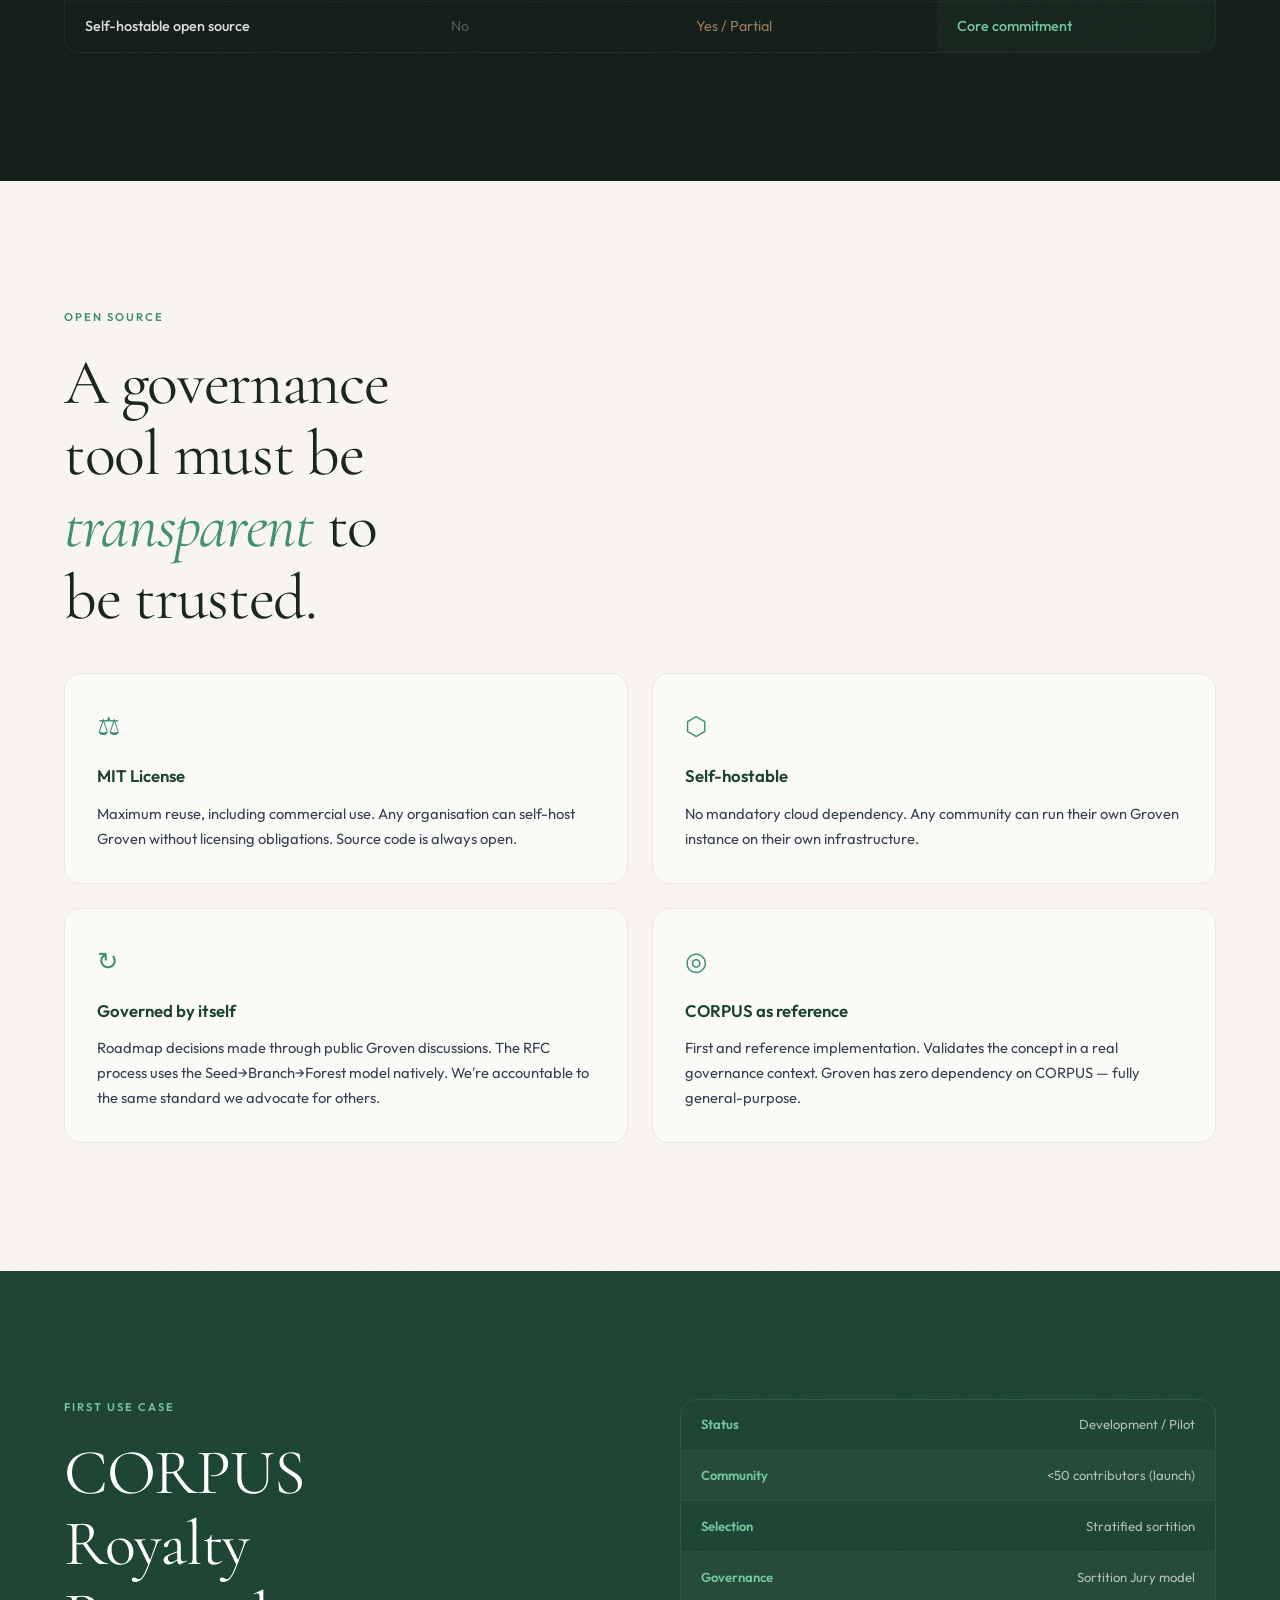
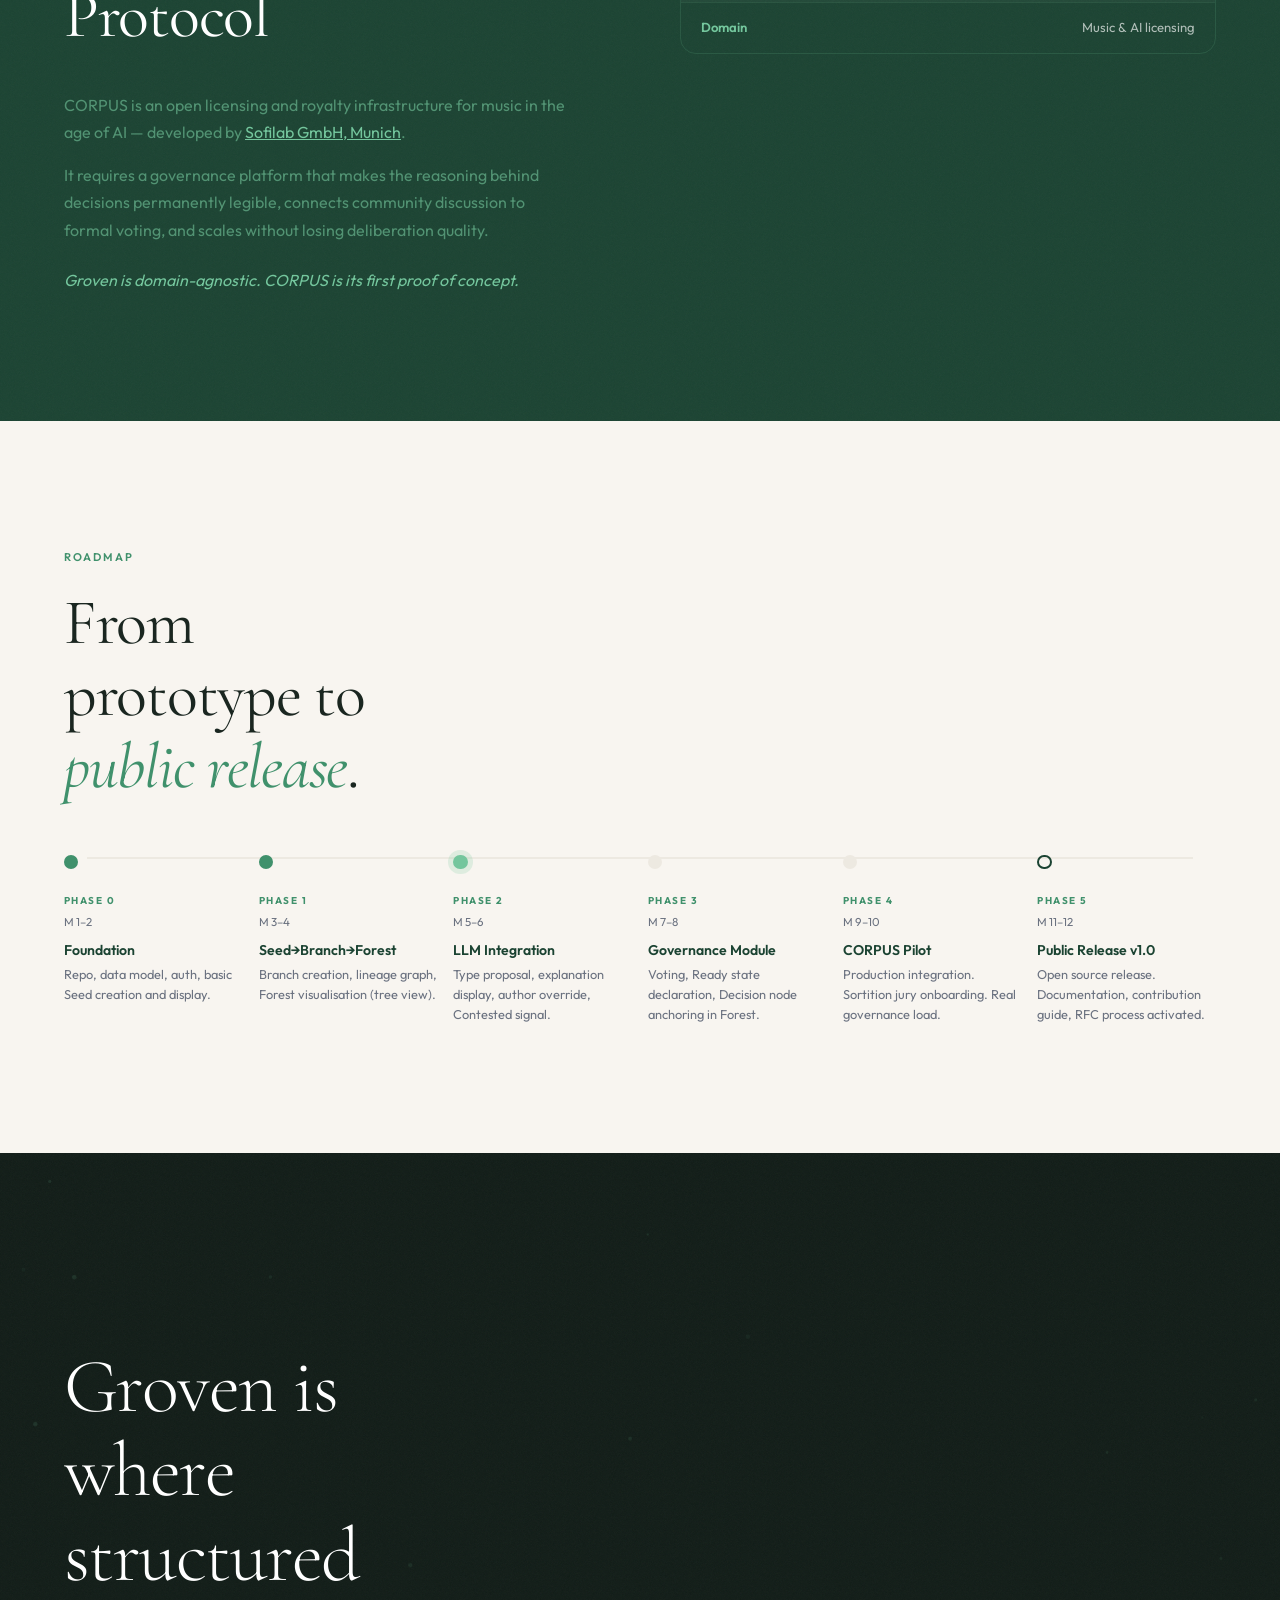
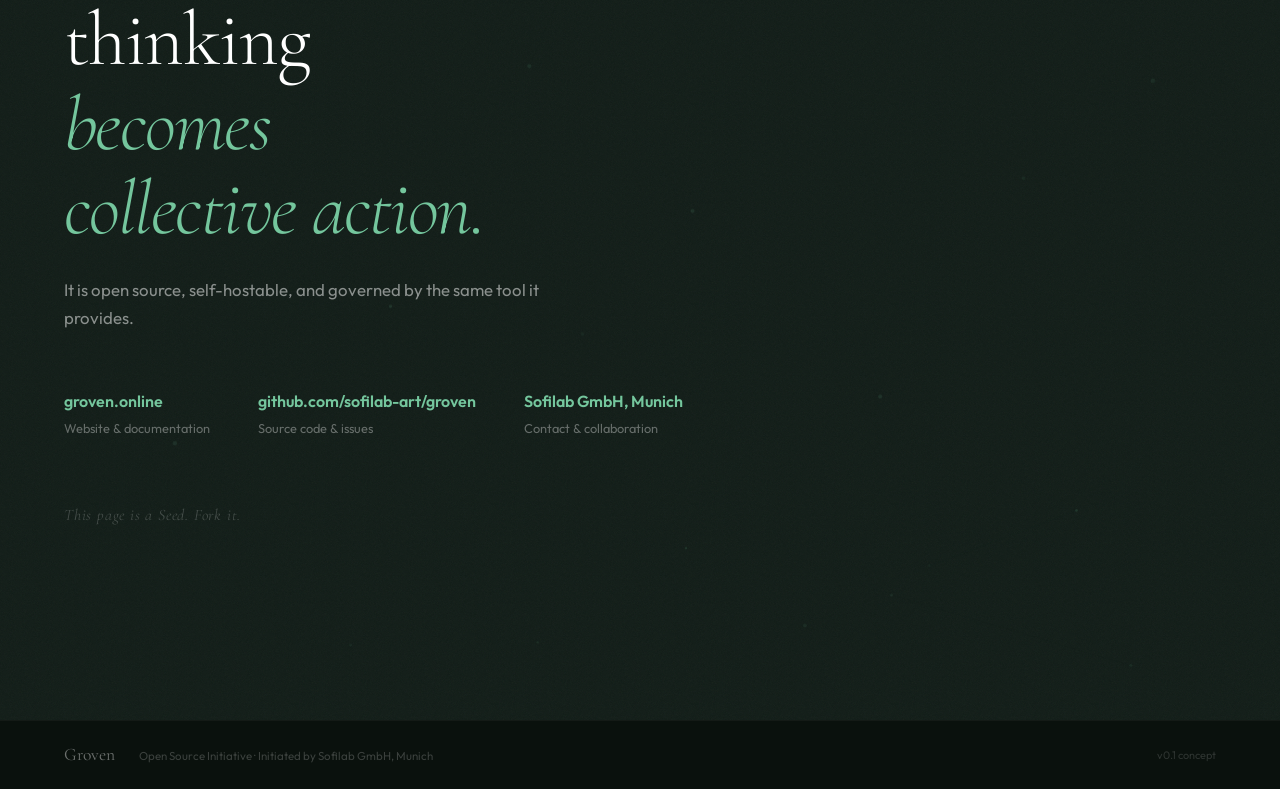
==== commit 7dec8cb4: "Remove EU/Creative Europe references, link Sofilab mentions to sofilab.art Co-Authored-By: Claude Op" ====
--- a/index.html
+++ b/index.html
@@ -50,9 +50,7 @@
       <a href="https://github.com/sofilab-art/groven" class="btn btn-ghost" target="_blank" rel="noopener">View on GitHub</a>
     </div>
     <div class="hero-meta reveal">
-      <span>Initiated by <strong>Sofilab GmbH</strong>, Munich</span>
-      <span class="sep">·</span>
-      <span>Co-funded by the <strong>European Union</strong> (Creative Europe)</span>
+      <span>Initiated by <a href="https://sofilab.art" target="_blank" rel="noopener"><strong>Sofilab GmbH</strong>, Munich</a></span>
     </div>
   </div>
   <div class="hero-scroll-hint">
@@ -360,7 +358,7 @@
       <div class="section-label reveal" style="color: var(--mint)">First Use Case</div>
       <h2 class="section-title section-title-light reveal">CORPUS<br>Royalty Protocol</h2>
       <p class="reveal" style="color: var(--mint-faint); max-width: 32rem; line-height: 1.7">
-        CORPUS is an open licensing and royalty infrastructure for music in the age of AI — developed by Sofilab GmbH, Munich, co-funded by the European Union (Creative Europe).
+        CORPUS is an open licensing and royalty infrastructure for music in the age of AI — developed by <a href="https://sofilab.art" target="_blank" rel="noopener" style="color: var(--mint); text-decoration: underline">Sofilab GmbH, Munich</a>.
       </p>
       <p class="reveal" style="color: var(--mint-faint); max-width: 32rem; line-height: 1.7; margin-top: 1rem">
         It requires a governance platform that makes the reasoning behind decisions permanently legible, connects community discussion to formal voting, and scales without losing deliberation quality.
@@ -389,10 +387,6 @@
       <div class="corpus-fact">
         <span class="fact-label">Domain</span>
         <span class="fact-val">Music &amp; AI licensing</span>
-      </div>
-      <div class="corpus-fact">
-        <span class="fact-label">Funding</span>
-        <span class="fact-val">EU Creative Europe</span>
       </div>
     </div>
   </div>
@@ -471,7 +465,7 @@
         <span class="cl-label">github.com/sofilab-art/groven</span>
         <span class="cl-sub">Source code &amp; issues</span>
       </a>
-      <a href="mailto:hello@sofilab.de" class="closing-link">
+      <a href="https://sofilab.art" class="closing-link" target="_blank" rel="noopener">
         <span class="cl-label">Sofilab GmbH, Munich</span>
         <span class="cl-sub">Contact &amp; collaboration</span>
       </a>
@@ -484,7 +478,7 @@
 <footer class="footer">
   <div class="container footer-inner">
     <span class="footer-logo">Groven</span>
-    <span class="footer-copy">Open Source Initiative · Initiated by Sofilab GmbH, Munich · Co-funded by the European Union (Creative Europe)</span>
+    <span class="footer-copy">Open Source Initiative · Initiated by <a href="https://sofilab.art" target="_blank" rel="noopener">Sofilab GmbH, Munich</a></span>
     <span class="footer-version">v0.1 concept</span>
   </div>
 </footer>
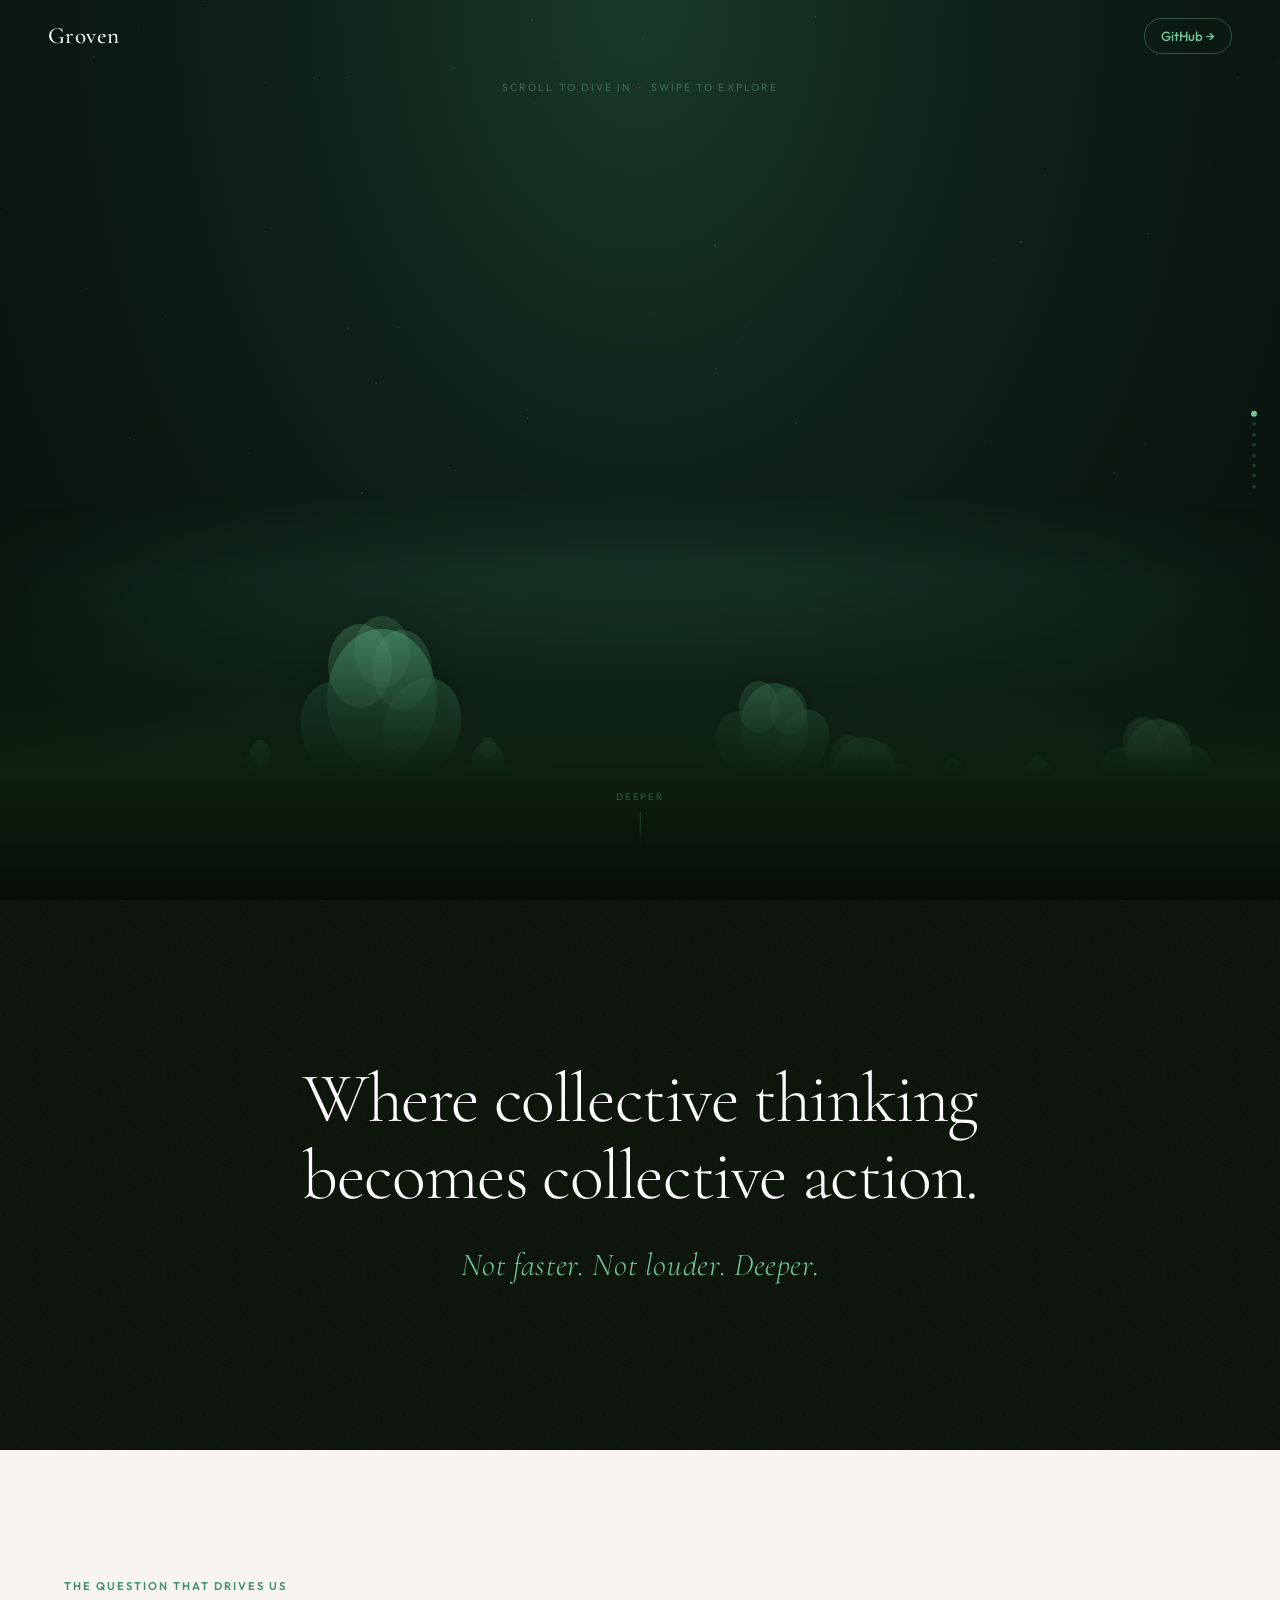
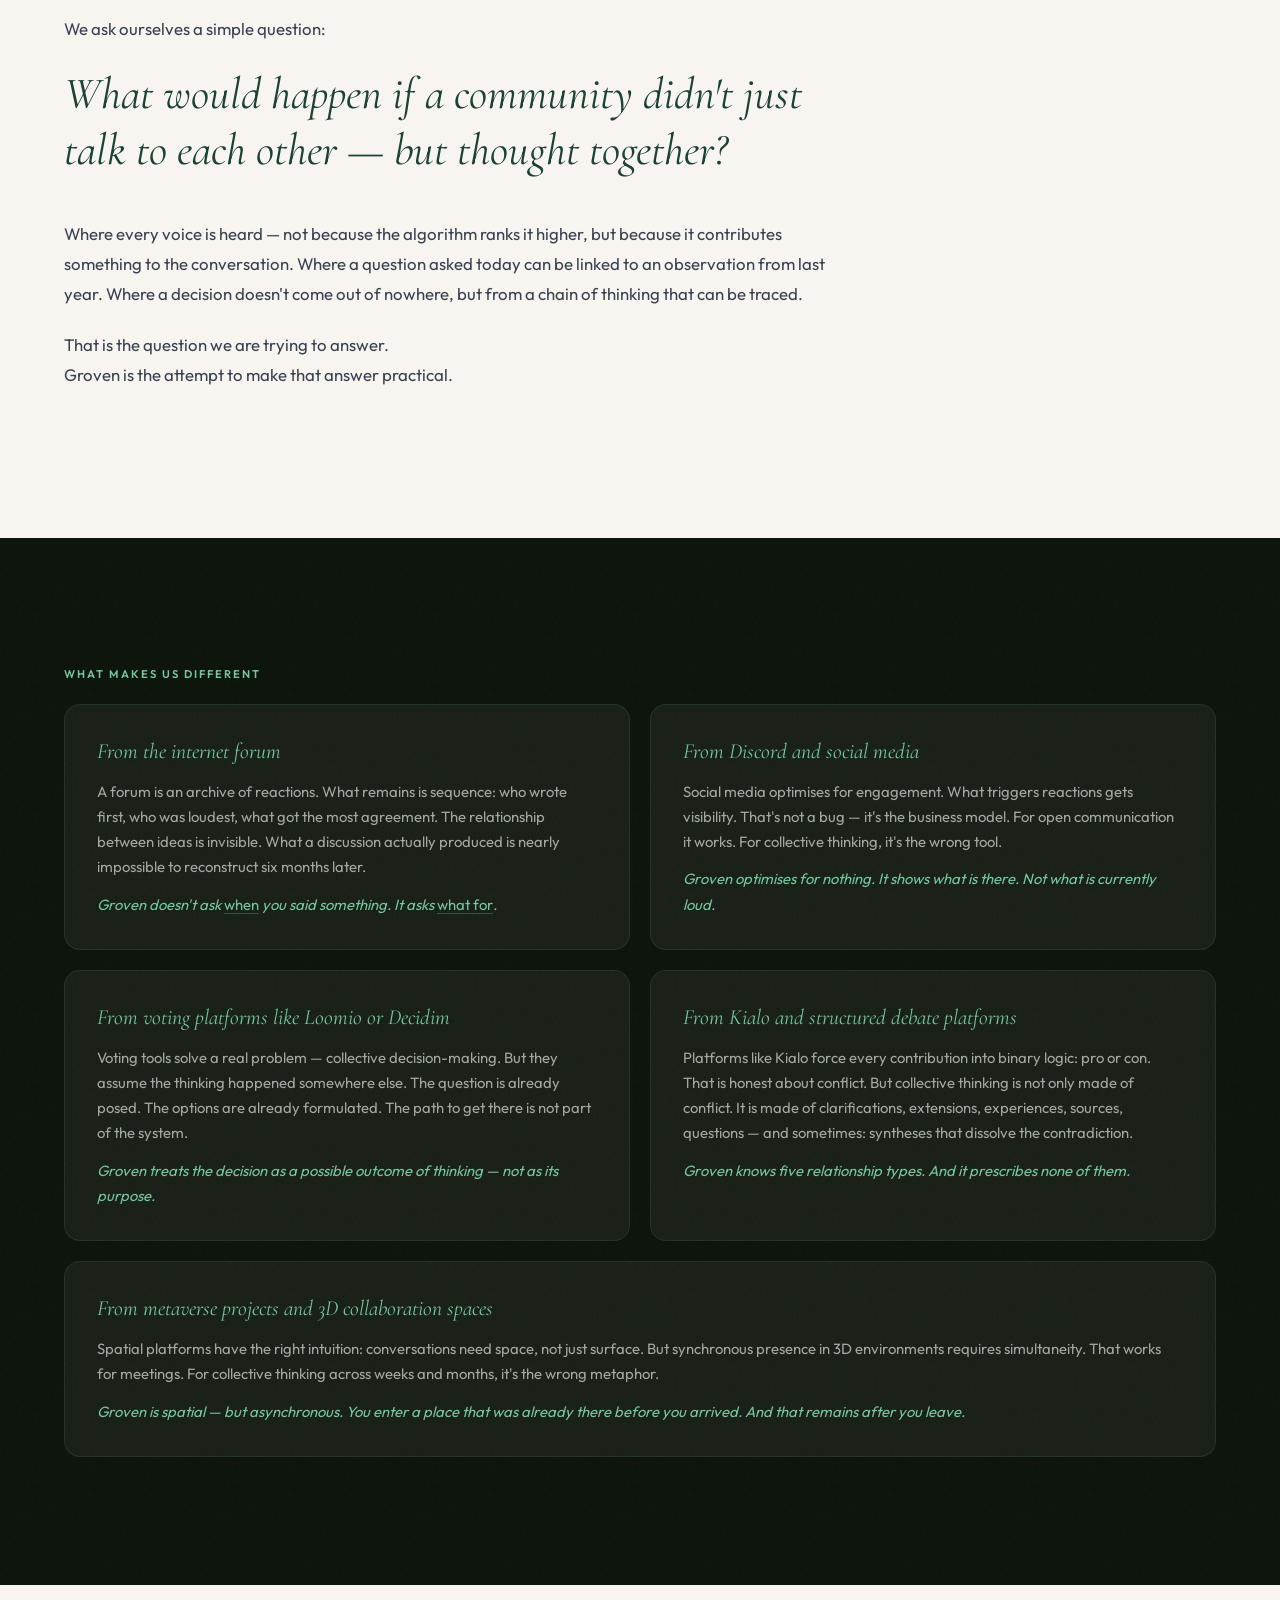
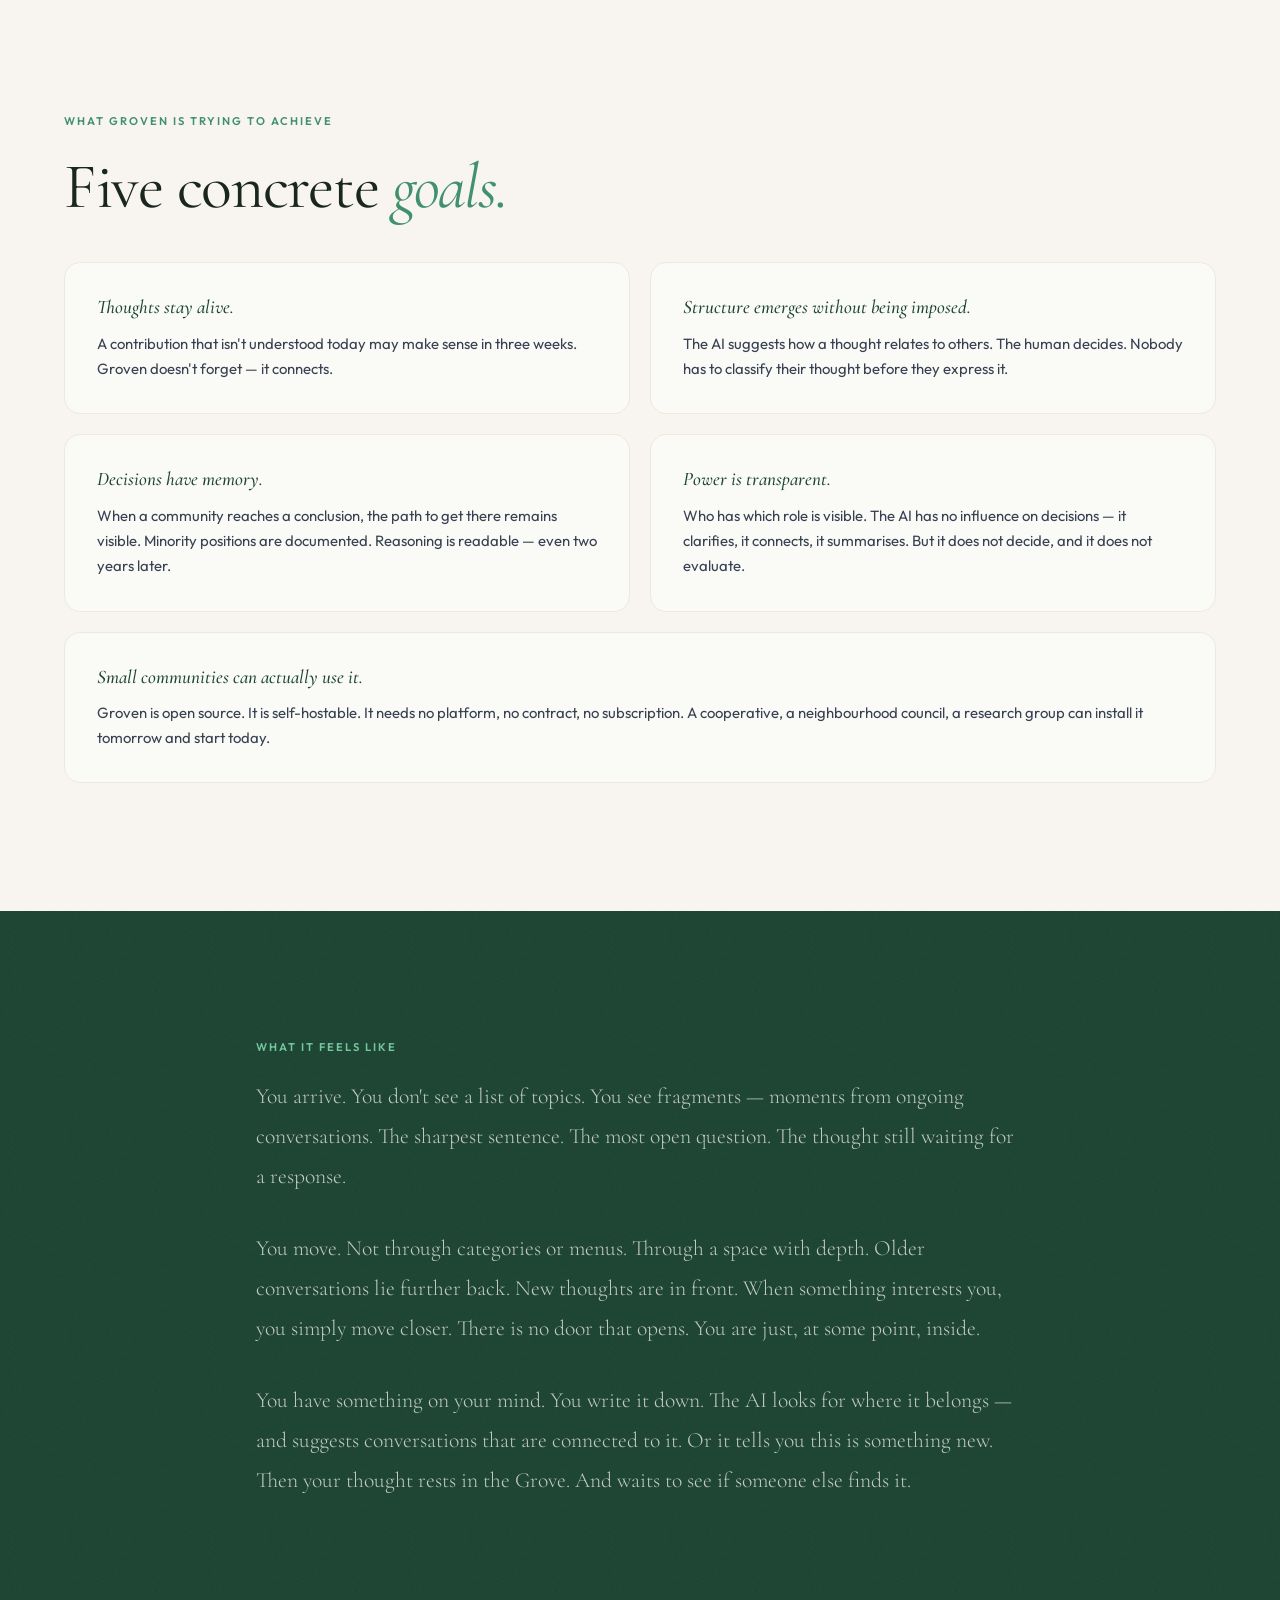
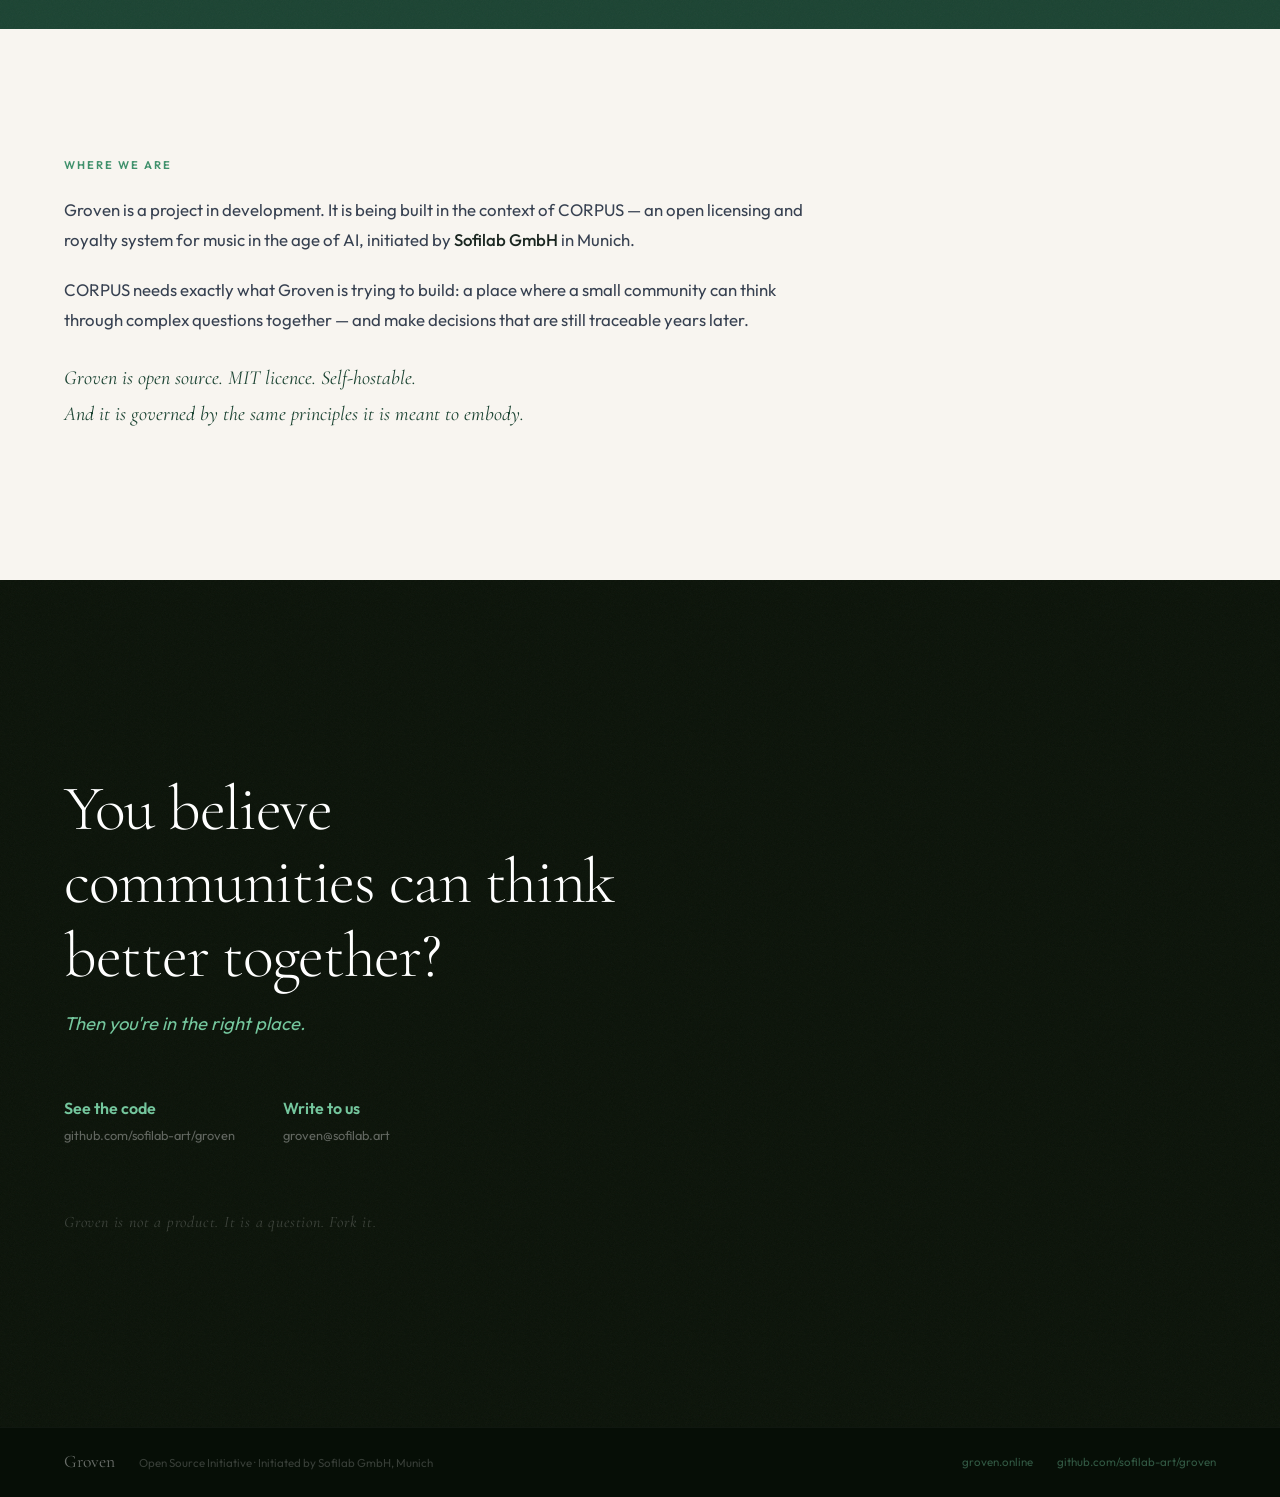
==== commit d5a70480: "Redesign website v6: interactive Grove hero + new copy Replace the static canvas hero with an intera" ====
--- a/index.html
+++ b/index.html
@@ -2,13 +2,13 @@
 <html lang="en">
 <head>
   <meta charset="UTF-8" />
-  <meta name="viewport" content="width=device-width, initial-scale=1.0" />
-  <title>Groven — Typed Idea Graph for Collective Governance</title>
-  <meta name="description" content="Groven is where structured thinking becomes collective action. An open source platform combining a Git-inspired idea graph, LLM-assisted semantic typology, and integrated governance voting." />
+  <meta name="viewport" content="width=device-width, initial-scale=1.0, maximum-scale=1.0" />
+  <title>Groven — Where Collective Thinking Becomes Collective Action</title>
+  <meta name="description" content="Groven is an open-source platform where collective thinking becomes collective action. Not faster. Not louder. Deeper." />
   <meta property="og:title" content="Groven" />
-  <meta property="og:description" content="Where structured thinking becomes collective action." />
+  <meta property="og:description" content="Where collective thinking becomes collective action." />
   <meta property="og:type" content="website" />
-  <meta property="og:url" content="https://groven.github.io" />
+  <meta property="og:url" content="https://groven.online" />
   <link rel="preconnect" href="https://fonts.googleapis.com" />
   <link rel="preconnect" href="https://fonts.gstatic.com" crossorigin />
   <link href="https://fonts.googleapis.com/css2?family=Cormorant+Garamond:ital,wght@0,300;0,400;0,500;0,600;1,300;1,400&family=Outfit:wght@300;400;500;600&display=swap" rel="stylesheet" />
@@ -19,458 +19,175 @@
 <!-- ══ NAV ══ -->
 <nav id="nav">
   <a href="#" class="nav-logo">Groven</a>
-  <ul class="nav-links">
-    <li><a href="#concept">Concept</a></li>
-    <li><a href="#typology">Typology</a></li>
-    <li><a href="#governance">Governance</a></li>
-    <li><a href="#open-source">Open Source</a></li>
-    <li><a href="#roadmap">Roadmap</a></li>
-  </ul>
   <a href="https://github.com/sofilab-art/groven" class="nav-cta" target="_blank" rel="noopener">GitHub →</a>
-  <button class="nav-toggle" aria-label="Toggle menu">
-    <span></span><span></span><span></span>
-  </button>
 </nav>
 
-<!-- ══ HERO ══ -->
-<section id="hero">
-  <canvas id="hero-canvas"></canvas>
-  <div class="grain"></div>
-  <div class="hero-inner">
-    <div class="hero-label reveal">Open Source Initiative · March 2026</div>
-    <h1 class="hero-title reveal">
-      <span class="hero-title-main">Groven</span>
-      <span class="hero-title-sub">makes the growth of ideas visible.</span>
+<!-- ══ GROVE HERO ══ -->
+<section id="grove-hero">
+  <div id="scene">
+    <div class="layer" id="sky"></div>
+    <div class="layer" id="layer-far"></div>
+    <div class="layer" id="layer-mid"></div>
+    <div class="layer" id="layer-near"></div>
+    <div id="ground"></div>
+  </div>
+
+  <div id="hint">Scroll to dive in &nbsp;·&nbsp; Swipe to explore</div>
+  <div id="depth-indicator"></div>
+  <div id="scroll-prompt">
+    <span class="scroll-text">Deeper</span>
+    <div class="scroll-arrow"></div>
+  </div>
+  <div id="lateral-hint">← Swipe →</div>
+</section>
+
+<!-- ══ HEADLINE ══ -->
+<section id="headline" class="section section-dark">
+  <div class="grain grain-dark"></div>
+  <div class="container headline-inner">
+    <h1 class="headline-title reveal">
+      Where collective thinking becomes collective action.
     </h1>
-    <p class="hero-body reveal">
-      A typed idea graph for collaborative thinking and collective governance.
-    </p>
-    <div class="hero-ctas reveal">
-      <a href="#problem" class="btn btn-primary">Explore the concept</a>
-      <a href="https://github.com/sofilab-art/groven" class="btn btn-ghost" target="_blank" rel="noopener">View on GitHub</a>
-    </div>
-    <div class="hero-meta reveal">
-      <span>Initiated by <a href="https://sofilab.art" target="_blank" rel="noopener"><strong>Sofilab GmbH</strong>, Munich</a></span>
-    </div>
-  </div>
-  <div class="hero-scroll-hint">
-    <span>Scroll</span>
-    <div class="scroll-line"></div>
-  </div>
-</section>
-
-<!-- ══ PROBLEM ══ -->
-<section id="problem" class="section section-cream">
-  <div class="container">
-    <div class="section-label reveal">The Problem</div>
-    <h2 class="section-title reveal">
-      Existing platforms <em>cannot distinguish</em> between a reaction and a synthesis.
+    <p class="headline-sub reveal">Not faster. Not louder. Deeper.</p>
+  </div>
+</section>
+
+<!-- ══ THE QUESTION ══ -->
+<section id="question" class="section section-cream">
+  <div class="container">
+    <div class="section-label reveal">The question that drives us</div>
+    <p class="question-intro reveal">We ask ourselves a simple question:</p>
+    <h2 class="question-big reveal">
+      What would happen if a community didn't just talk to each other — but thought together?
     </h2>
-    <div class="problem-grid">
-      <div class="problem-card reveal">
-        <div class="problem-num">01</div>
-        <h3>Engagement ≠ Deliberation</h3>
-        <p>Likes, feeds, and view counts reward provocation over precision. A reaction outperforms a careful synthesis. Platforms aren't broken — they're working exactly as designed. Just not for governance.</p>
-      </div>
-      <div class="problem-card reveal">
-        <div class="problem-num">02</div>
-        <h3>All contributions look equal</h3>
-        <p>A comment that sharpens an idea is structurally indistinguishable from one that misses the point entirely. At scale, the reasoning disappears into noise.</p>
-      </div>
-      <div class="problem-card reveal">
-        <div class="problem-num">03</div>
-        <h3>Memory loss over time</h3>
-        <p>A forum thread from six months ago is unreadable as a document. The reasoning behind governance decisions becomes irrecoverable. Accountability requires legibility.</p>
-      </div>
-    </div>
-  </div>
-</section>
-
-<!-- ══ CONCEPT ══ -->
-<section id="concept" class="section section-dark">
-  <div class="grain grain-dark"></div>
-  <div class="container">
-    <div class="section-label reveal" style="color: var(--mint)">The Model</div>
-    <h2 class="section-title section-title-light reveal">
-      Seed → Branch → Forest
-    </h2>
-    <p class="section-intro reveal" style="color: var(--mint-faint)">
-      Inspired by Git's version control model, Groven organises all content around a single structural metaphor — a living graph of ideas, not a flat thread of reactions.
-    </p>
-    <div class="sbf-grid">
-      <div class="sbf-card reveal">
-        <div class="sbf-icon">🌱</div>
-        <div class="sbf-label">Seed</div>
-        <p class="sbf-body">A contribution that introduces an idea, question, or position. Always text — optionally combined with images, drawings, video, or links. The root node of every thread.</p>
-        <ul class="sbf-list">
-          <li>No parent — root node in the graph</li>
-          <li>Text-first; media as supplement</li>
-          <li>The starting point for any discussion</li>
-        </ul>
-      </div>
-      <div class="sbf-arrow reveal">→</div>
-      <div class="sbf-card reveal">
-        <div class="sbf-icon">🌿</div>
-        <div class="sbf-label">Branch</div>
-        <p class="sbf-body">A contribution that explicitly builds on an existing Seed or Branch. Has exactly one parent and inherits its lineage. Not a reply — a continuation.</p>
-        <ul class="sbf-list">
-          <li>Requires a description: what does this build on, and where does it take the argument?</li>
-          <li>The LLM proposes a semantic type</li>
-          <li>Author confirms or overrides</li>
-        </ul>
-      </div>
-      <div class="sbf-arrow reveal">→</div>
-      <div class="sbf-card reveal">
-        <div class="sbf-icon">🌳</div>
-        <div class="sbf-label">Forest</div>
-        <p class="sbf-body">The growing network of all Seeds and Branches in a Groven space. The living memory of the community — searchable, filterable, permanently archived.</p>
-        <ul class="sbf-list">
-          <li>Visualised as an interactive graph</li>
-          <li>Filterable by type, author, status</li>
-          <li>Governance decisions anchored as immutable nodes</li>
-        </ul>
-      </div>
-    </div>
-  </div>
-</section>
-
-<!-- ══ TYPOLOGY ══ -->
-<section id="typology" class="section section-cream">
-  <div class="container">
-    <div class="section-label reveal">Branch Typology</div>
-    <h2 class="section-title reveal">Not all contributions <em>are the same.</em></h2>
-    <p class="section-intro reveal">Groven makes the semantic relationship between contributions structurally visible. The LLM proposes a type — the author confirms or overrides.</p>
-
-    <div class="type-grid">
-      <div class="type-card reveal" data-type="clarification">
-        <div class="type-tag" style="background: #3B82F6">Clarification</div>
-        <p>Sharpens a vague or ambiguous idea. Does not add new content — makes precise what is already there.</p>
-        <div class="type-example">"You probably mean X, not Y — here is why the distinction matters."</div>
-      </div>
-      <div class="type-card reveal" data-type="extension">
-        <div class="type-tag" style="background: var(--leaf)">Extension</div>
-        <p>Carries the idea into territory the Seed did not anticipate. Adds something genuinely new while remaining faithful to the original direction.</p>
-        <div class="type-example">"This also applies to context Z, which the Seed did not consider."</div>
-      </div>
-      <div class="type-card reveal" data-type="reframing">
-        <div class="type-tag" style="background: var(--sand)">Reframing</div>
-        <p>Interprets the same idea from a fundamentally different angle. Does not contradict — but arrives somewhere else from the same starting point.</p>
-        <div class="type-example">"If we frame this differently, the same observation leads somewhere else."</div>
-      </div>
-      <div class="type-card reveal" data-type="contradiction">
-        <div class="type-tag" style="background: #EF4444">Contradiction</div>
-        <p>Identifies a conflict and proposes a divergent direction. The most structurally important type — where genuine disagreement becomes visible.</p>
-        <div class="type-example">"This premise seems wrong — here is an alternative direction."</div>
-      </div>
-      <div class="type-card reveal" data-type="synthesis">
-        <div class="type-tag" style="background: #8B5CF6">Synthesis</div>
-        <p>Connects two or more existing Branches that have developed separately. Attempts to reconcile or integrate divergent lines of thought.</p>
-        <div class="type-example">"Branch A and Branch C are not mutually exclusive — together they imply X."</div>
-      </div>
-      <div class="type-card type-card-contested reveal">
-        <div class="type-tag" style="background: var(--sand)">Contested Signal</div>
-        <p>When the LLM proposes a type and the author selects a different one, Groven generates a visible "Contested" signal on that node.</p>
-        <p style="margin-top: 0.75rem">This marks places where classification is uncertain — where community norms are still forming. <strong>These are exactly the nodes most worth examining.</strong></p>
-      </div>
-    </div>
-  </div>
-</section>
-
-<!-- ══ LLM ROLE ══ -->
-<section id="llm" class="section section-forest">
-  <div class="grain grain-dark"></div>
-  <div class="container">
-    <div class="section-label reveal" style="color: var(--mint)">The LLM's Role</div>
-    <h2 class="section-title section-title-light reveal">
-      Not a moderator. Not a recommender.<br><em style="color: var(--mint)">A semantic observer.</em>
-    </h2>
-    <p class="section-intro reveal" style="color: var(--mint-faint)">
-      Engagement metrics fail for governance because they optimise for interaction volume, not argument quality. Groven uses an LLM to make the semantic structure of a discussion visible — not to steer it.
-    </p>
-    <div class="llm-grid">
-      <div class="llm-col reveal">
-        <div class="llm-col-header llm-col-does">What it does</div>
-        <ul class="llm-list">
-          <li>Reads every Branch with its parent and proposes a semantic type</li>
-          <li>Provides a brief explanation of its classification</li>
-          <li>Generates structured summaries of discussion threads on request</li>
-          <li>Signals where ideas have grown collectively in the Forest</li>
-          <li>Identifies threads where Synthesis may be possible</li>
-        </ul>
-      </div>
-      <div class="llm-col reveal">
-        <div class="llm-col-header llm-col-doesnt">What it does not do</div>
-        <ul class="llm-list llm-list-not">
-          <li>Steer conversations toward any particular outcome</li>
-          <li>Hide, suppress, or deprioritise any contribution</li>
-          <li>Decide when a topic is ready for a vote</li>
-          <li>Evaluate the quality or correctness of ideas</li>
-          <li>Act without human review or override</li>
-        </ul>
-      </div>
-    </div>
-    <div class="llm-principle reveal">
-      The LLM proposes — the author decides.
-    </div>
-  </div>
-</section>
-
-<!-- ══ GOVERNANCE ══ -->
-<section id="governance" class="section section-cream">
-  <div class="container">
-    <div class="section-label reveal">Governance Module</div>
-    <h2 class="section-title reveal">
-      Voting is not a separate tool — <em>it is a state transition</em> in the same graph.
-    </h2>
-    <p class="section-intro reveal">
-      A separate voting tool breaks the chain of accountability. Groven integrates the vote into the same graph where the discussion took place — so the reasoning is permanently legible.
-    </p>
-    <div class="gov-states">
-      <div class="gov-state reveal">
-        <div class="gov-state-indicator gov-open"></div>
-        <div class="gov-state-content">
-          <div class="gov-state-label">Open</div>
-          <p>Discussion is active. Seeds are planted, Branches grow, each Branch is semantically classified. Anyone with access to the space can contribute.</p>
-        </div>
-      </div>
-      <div class="gov-connector reveal">↓</div>
-      <div class="gov-state reveal">
-        <div class="gov-state-indicator gov-ready"></div>
-        <div class="gov-state-content">
-          <div class="gov-state-label">Ready</div>
-          <p>A designated body declares the topic ready for decision. The LLM generates a structured summary: positions, attempted syntheses, open forks. Discussion closes for new Branches.</p>
-          <div class="gov-note">Declaration of readiness is always a human decision.</div>
-        </div>
-      </div>
-      <div class="gov-connector reveal">↓</div>
-      <div class="gov-state reveal">
-        <div class="gov-state-indicator gov-decided"></div>
-        <div class="gov-state-content">
-          <div class="gov-state-label">Decided</div>
-          <p>Vote complete. The result — including full vote breakdown and required written justification — is anchored as an <strong>immutable node</strong> directly in the Forest, linked to the Branches it resolved.</p>
-          <div class="gov-note">Minority positions are always recorded alongside the majority decision.</div>
-        </div>
-      </div>
-    </div>
-  </div>
-</section>
-
-<!-- ══ DIFFERENTIATION ══ -->
-<section id="diff" class="section section-dark">
-  <div class="grain grain-dark"></div>
-  <div class="container">
-    <div class="section-label reveal" style="color: var(--mint)">Differentiation</div>
-    <h2 class="section-title section-title-light reveal">The combination that doesn't <em style="color: var(--mint)">exist yet.</em></h2>
-    <div class="diff-table-wrap reveal">
-      <table class="diff-table">
-        <thead>
-          <tr>
-            <th>Feature</th>
-            <th>Kialo / Pol.is</th>
-            <th>Loomio / Decidim</th>
-            <th class="th-groven">Groven</th>
-          </tr>
-        </thead>
-        <tbody>
-          <tr>
-            <td>Idea lineage graph</td>
-            <td class="td-no">Partial (tree only)</td>
-            <td class="td-no">No</td>
-            <td class="td-yes">Full ancestry</td>
-          </tr>
-          <tr>
-            <td>Branch typology</td>
-            <td class="td-no">Pro/Con only</td>
-            <td class="td-no">No</td>
-            <td class="td-yes">5 semantic types</td>
-          </tr>
-          <tr>
-            <td>LLM structuring assistant</td>
-            <td class="td-no">No</td>
-            <td class="td-no">No</td>
-            <td class="td-yes">Visible + overridable</td>
-          </tr>
-          <tr>
-            <td>Voting in same graph</td>
-            <td class="td-no">No</td>
-            <td class="td-partial">Partial</td>
-            <td class="td-yes">State transition</td>
-          </tr>
-          <tr>
-            <td>Decision anchored in lineage</td>
-            <td class="td-no">No</td>
-            <td class="td-no">No</td>
-            <td class="td-yes">Immutable node</td>
-          </tr>
-          <tr>
-            <td>Minority position recording</td>
-            <td class="td-no">No</td>
-            <td class="td-partial">Partial</td>
-            <td class="td-yes">Always required</td>
-          </tr>
-          <tr>
-            <td>Self-hostable open source</td>
-            <td class="td-no">No</td>
-            <td class="td-partial">Yes / Partial</td>
-            <td class="td-yes">Core commitment</td>
-          </tr>
-        </tbody>
-      </table>
-    </div>
-  </div>
-</section>
-
-<!-- ══ OPEN SOURCE ══ -->
-<section id="open-source" class="section section-cream">
-  <div class="container">
-    <div class="section-label reveal">Open Source</div>
-    <h2 class="section-title reveal">A governance tool must be <em>transparent</em> to be trusted.</h2>
-    <div class="oss-grid">
-      <div class="oss-card reveal">
-        <div class="oss-icon">⚖</div>
-        <h3>MIT License</h3>
-        <p>Maximum reuse, including commercial use. Any organisation can self-host Groven without licensing obligations. Source code is always open.</p>
-      </div>
-      <div class="oss-card reveal">
-        <div class="oss-icon">⬡</div>
-        <h3>Self-hostable</h3>
-        <p>No mandatory cloud dependency. Any community can run their own Groven instance on their own infrastructure.</p>
-      </div>
-      <div class="oss-card reveal">
-        <div class="oss-icon">↻</div>
-        <h3>Governed by itself</h3>
-        <p>Roadmap decisions made through public Groven discussions. The RFC process uses the Seed→Branch→Forest model natively. We're accountable to the same standard we advocate for others.</p>
-      </div>
-      <div class="oss-card reveal">
-        <div class="oss-icon">◎</div>
-        <h3>CORPUS as reference</h3>
-        <p>First and reference implementation. Validates the concept in a real governance context. Groven has zero dependency on CORPUS — fully general-purpose.</p>
-      </div>
-    </div>
-  </div>
-</section>
-
-<!-- ══ CORPUS ══ -->
-<section id="corpus" class="section section-forest">
-  <div class="grain grain-dark"></div>
-  <div class="container corpus-inner">
-    <div>
-      <div class="section-label reveal" style="color: var(--mint)">First Use Case</div>
-      <h2 class="section-title section-title-light reveal">CORPUS<br>Royalty Protocol</h2>
-      <p class="reveal" style="color: var(--mint-faint); max-width: 32rem; line-height: 1.7">
-        CORPUS is an open licensing and royalty infrastructure for music in the age of AI — developed by <a href="https://sofilab.art" target="_blank" rel="noopener" style="color: var(--mint); text-decoration: underline">Sofilab GmbH, Munich</a>.
-      </p>
-      <p class="reveal" style="color: var(--mint-faint); max-width: 32rem; line-height: 1.7; margin-top: 1rem">
-        It requires a governance platform that makes the reasoning behind decisions permanently legible, connects community discussion to formal voting, and scales without losing deliberation quality.
-      </p>
-      <p class="reveal" style="color: var(--mint); margin-top: 1.5rem; font-style: italic">
-        Groven is domain-agnostic. CORPUS is its first proof of concept.
-      </p>
-    </div>
-    <div class="corpus-facts reveal">
-      <div class="corpus-fact">
-        <span class="fact-label">Status</span>
-        <span class="fact-val">Development / Pilot</span>
-      </div>
-      <div class="corpus-fact">
-        <span class="fact-label">Community</span>
-        <span class="fact-val">&lt;50 contributors (launch)</span>
-      </div>
-      <div class="corpus-fact">
-        <span class="fact-label">Selection</span>
-        <span class="fact-val">Stratified sortition</span>
-      </div>
-      <div class="corpus-fact">
-        <span class="fact-label">Governance</span>
-        <span class="fact-val">Sortition Jury model</span>
-      </div>
-      <div class="corpus-fact">
-        <span class="fact-label">Domain</span>
-        <span class="fact-val">Music &amp; AI licensing</span>
-      </div>
-    </div>
-  </div>
-</section>
-
-<!-- ══ ROADMAP ══ -->
-<section id="roadmap" class="section section-cream">
-  <div class="container">
-    <div class="section-label reveal">Roadmap</div>
-    <h2 class="section-title reveal">From prototype to <em>public release</em>.</h2>
-    <div class="roadmap-track">
-      <div class="roadmap-line"></div>
-      <div class="roadmap-phase reveal">
-        <div class="phase-dot phase-done"></div>
-        <div class="phase-label">Phase 0</div>
-        <div class="phase-time">M 1–2</div>
-        <div class="phase-title">Foundation</div>
-        <div class="phase-body">Repo, data model, auth, basic Seed creation and display.</div>
-      </div>
-      <div class="roadmap-phase reveal">
-        <div class="phase-dot phase-done"></div>
-        <div class="phase-label">Phase 1</div>
-        <div class="phase-time">M 3–4</div>
-        <div class="phase-title">Seed→Branch→Forest</div>
-        <div class="phase-body">Branch creation, lineage graph, Forest visualisation (tree view).</div>
-      </div>
-      <div class="roadmap-phase reveal">
-        <div class="phase-dot phase-active"></div>
-        <div class="phase-label">Phase 2</div>
-        <div class="phase-time">M 5–6</div>
-        <div class="phase-title">LLM Integration</div>
-        <div class="phase-body">Type proposal, explanation display, author override, Contested signal.</div>
-      </div>
-      <div class="roadmap-phase reveal">
-        <div class="phase-dot"></div>
-        <div class="phase-label">Phase 3</div>
-        <div class="phase-time">M 7–8</div>
-        <div class="phase-title">Governance Module</div>
-        <div class="phase-body">Voting, Ready state declaration, Decision node anchoring in Forest.</div>
-      </div>
-      <div class="roadmap-phase reveal">
-        <div class="phase-dot"></div>
-        <div class="phase-label">Phase 4</div>
-        <div class="phase-time">M 9–10</div>
-        <div class="phase-title">CORPUS Pilot</div>
-        <div class="phase-body">Production integration. Sortition jury onboarding. Real governance load.</div>
-      </div>
-      <div class="roadmap-phase reveal">
-        <div class="phase-dot phase-future"></div>
-        <div class="phase-label">Phase 5</div>
-        <div class="phase-time">M 11–12</div>
-        <div class="phase-title">Public Release v1.0</div>
-        <div class="phase-body">Open source release. Documentation, contribution guide, RFC process activated.</div>
-      </div>
-    </div>
-  </div>
-</section>
-
-<!-- ══ CLOSING ══ -->
+    <div class="question-body reveal">
+      <p>Where every voice is heard — not because the algorithm ranks it higher, but because it contributes something to the conversation. Where a question asked today can be linked to an observation from last year. Where a decision doesn't come out of nowhere, but from a chain of thinking that can be traced.</p>
+      <p>That is the question we are trying to answer.<br>Groven is the attempt to make that answer practical.</p>
+    </div>
+  </div>
+</section>
+
+<!-- ══ WHAT MAKES US DIFFERENT ══ -->
+<section id="different" class="section section-dark">
+  <div class="grain grain-dark"></div>
+  <div class="container">
+    <div class="section-label reveal" style="color: var(--mint)">What makes us different</div>
+    <div class="diff-grid">
+
+      <div class="diff-card reveal">
+        <h3>From the internet forum</h3>
+        <p>A forum is an archive of reactions. What remains is sequence: who wrote first, who was loudest, what got the most agreement. The relationship between ideas is invisible. What a discussion actually produced is nearly impossible to reconstruct six months later.</p>
+        <p class="diff-punchline">Groven doesn't ask <em>when</em> you said something. It asks <em>what for</em>.</p>
+      </div>
+
+      <div class="diff-card reveal">
+        <h3>From Discord and social media</h3>
+        <p>Social media optimises for engagement. What triggers reactions gets visibility. That's not a bug — it's the business model. For open communication it works. For collective thinking, it's the wrong tool.</p>
+        <p class="diff-punchline">Groven optimises for nothing. It shows what is there. Not what is currently loud.</p>
+      </div>
+
+      <div class="diff-card reveal">
+        <h3>From voting platforms like Loomio or Decidim</h3>
+        <p>Voting tools solve a real problem — collective decision-making. But they assume the thinking happened somewhere else. The question is already posed. The options are already formulated. The path to get there is not part of the system.</p>
+        <p class="diff-punchline">Groven treats the decision as a possible outcome of thinking — not as its purpose.</p>
+      </div>
+
+      <div class="diff-card reveal">
+        <h3>From Kialo and structured debate platforms</h3>
+        <p>Platforms like Kialo force every contribution into binary logic: pro or con. That is honest about conflict. But collective thinking is not only made of conflict. It is made of clarifications, extensions, experiences, sources, questions — and sometimes: syntheses that dissolve the contradiction.</p>
+        <p class="diff-punchline">Groven knows five relationship types. And it prescribes none of them.</p>
+      </div>
+
+      <div class="diff-card diff-card-wide reveal">
+        <h3>From metaverse projects and 3D collaboration spaces</h3>
+        <p>Spatial platforms have the right intuition: conversations need space, not just surface. But synchronous presence in 3D environments requires simultaneity. That works for meetings. For collective thinking across weeks and months, it's the wrong metaphor.</p>
+        <p class="diff-punchline">Groven is spatial — but asynchronous. You enter a place that was already there before you arrived. And that remains after you leave.</p>
+      </div>
+
+    </div>
+  </div>
+</section>
+
+<!-- ══ GOALS ══ -->
+<section id="goals" class="section section-cream">
+  <div class="container">
+    <div class="section-label reveal">What Groven is trying to achieve</div>
+    <h2 class="section-title reveal">Five concrete <em>goals.</em></h2>
+    <div class="goals-grid">
+
+      <div class="goal-card reveal">
+        <h3>Thoughts stay alive.</h3>
+        <p>A contribution that isn't understood today may make sense in three weeks. Groven doesn't forget — it connects.</p>
+      </div>
+
+      <div class="goal-card reveal">
+        <h3>Structure emerges without being imposed.</h3>
+        <p>The AI suggests how a thought relates to others. The human decides. Nobody has to classify their thought before they express it.</p>
+      </div>
+
+      <div class="goal-card reveal">
+        <h3>Decisions have memory.</h3>
+        <p>When a community reaches a conclusion, the path to get there remains visible. Minority positions are documented. Reasoning is readable — even two years later.</p>
+      </div>
+
+      <div class="goal-card reveal">
+        <h3>Power is transparent.</h3>
+        <p>Who has which role is visible. The AI has no influence on decisions — it clarifies, it connects, it summarises. But it does not decide, and it does not evaluate.</p>
+      </div>
+
+      <div class="goal-card goal-card-wide reveal">
+        <h3>Small communities can actually use it.</h3>
+        <p>Groven is open source. It is self-hostable. It needs no platform, no contract, no subscription. A cooperative, a neighbourhood council, a research group can install it tomorrow and start today.</p>
+      </div>
+
+    </div>
+  </div>
+</section>
+
+<!-- ══ WHAT IT FEELS LIKE ══ -->
+<section id="experience" class="section section-forest">
+  <div class="grain grain-dark"></div>
+  <div class="container experience-inner">
+    <div class="section-label reveal" style="color: var(--mint)">What it feels like</div>
+    <div class="experience-text">
+      <p class="reveal">You arrive. You don't see a list of topics. You see fragments — moments from ongoing conversations. The sharpest sentence. The most open question. The thought still waiting for a response.</p>
+      <p class="reveal">You move. Not through categories or menus. Through a space with depth. Older conversations lie further back. New thoughts are in front. When something interests you, you simply move closer. There is no door that opens. You are just, at some point, inside.</p>
+      <p class="reveal">You have something on your mind. You write it down. The AI looks for where it belongs — and suggests conversations that are connected to it. Or it tells you this is something new. Then your thought rests in the Grove. And waits to see if someone else finds it.</p>
+    </div>
+  </div>
+</section>
+
+<!-- ══ WHERE WE ARE ══ -->
+<section id="status" class="section section-cream">
+  <div class="container">
+    <div class="section-label reveal">Where we are</div>
+    <div class="status-text">
+      <p class="reveal">Groven is a project in development. It is being built in the context of CORPUS — an open licensing and royalty system for music in the age of AI, initiated by <strong>Sofilab GmbH</strong> in Munich.</p>
+      <p class="reveal">CORPUS needs exactly what Groven is trying to build: a place where a small community can think through complex questions together — and make decisions that are still traceable years later.</p>
+      <p class="reveal status-emphasis">Groven is open source. MIT licence. Self-hostable.<br>And it is governed by the same principles it is meant to embody.</p>
+    </div>
+  </div>
+</section>
+
+<!-- ══ CLOSING / CTA ══ -->
 <section id="closing" class="section section-dark closing-section">
   <div class="grain grain-dark"></div>
-  <canvas id="closing-canvas"></canvas>
   <div class="container closing-inner">
     <h2 class="closing-title reveal">
-      Groven is where structured thinking <em>becomes collective action.</em>
+      You believe communities can think better together?
     </h2>
-    <p class="closing-body reveal">
-      It is open source, self-hostable, and governed by the same tool it provides.
-    </p>
+    <p class="closing-body reveal">Then you're in the right place.</p>
     <div class="closing-links reveal">
-      <a href="https://groven.online" class="closing-link">
-        <span class="cl-label">groven.online</span>
-        <span class="cl-sub">Website &amp; documentation</span>
+      <a href="https://github.com/sofilab-art/groven" class="closing-link" target="_blank" rel="noopener">
+        <span class="cl-label">See the code</span>
+        <span class="cl-sub">github.com/sofilab-art/groven</span>
       </a>
-      <a href="https://github.com/sofilab-art/groven" class="closing-link" target="_blank" rel="noopener">
-        <span class="cl-label">github.com/sofilab-art/groven</span>
-        <span class="cl-sub">Source code &amp; issues</span>
+      <a href="mailto:groven@sofilab.art" class="closing-link">
+        <span class="cl-label">Write to us</span>
+        <span class="cl-sub">groven@sofilab.art</span>
       </a>
-      <a href="https://sofilab.art" class="closing-link" target="_blank" rel="noopener">
-        <span class="cl-label">Sofilab GmbH, Munich</span>
-        <span class="cl-sub">Contact &amp; collaboration</span>
-      </a>
-    </div>
-    <div class="closing-seed reveal">This page is a Seed. Fork it.</div>
+    </div>
+    <div class="closing-seed reveal">Groven is not a product. It is a question. Fork it.</div>
   </div>
 </section>
 
@@ -478,8 +195,11 @@
 <footer class="footer">
   <div class="container footer-inner">
     <span class="footer-logo">Groven</span>
-    <span class="footer-copy">Open Source Initiative · Initiated by <a href="https://sofilab.art" target="_blank" rel="noopener">Sofilab GmbH, Munich</a></span>
-    <span class="footer-version">v0.1 concept</span>
+    <span class="footer-copy">Open Source Initiative · Initiated by Sofilab GmbH, Munich</span>
+    <div class="footer-links">
+      <a href="https://groven.online">groven.online</a>
+      <a href="https://github.com/sofilab-art/groven" target="_blank" rel="noopener">github.com/sofilab-art/groven</a>
+    </div>
   </div>
 </footer>
 
--- a/style.css
+++ b/style.css
@@ -1,9 +1,9 @@
 /* ═══════════════════════════════════════════════
-   GROVEN · GLOBAL STYLES
+   GROVEN v6 · GLOBAL STYLES
    ═══════════════════════════════════════════════ */
 
 :root {
-  --dark:        #111C17;
+  --dark:        #0A1208;
   --forest:      #1B4332;
   --mid:         #2D6A4F;
   --leaf:        #40916C;
@@ -12,16 +12,16 @@
   --cream:       #F8F5F0;
   --cream-dark:  #EDE9E1;
   --sand:        #D4A373;
-  --sand-dark:   #B8864A;
   --off-white:   #FAFAF7;
   --text-dark:   #1A2620;
   --text-mid:    #374151;
   --text-light:  #6B7280;
+  --fog:         rgba(10,18,8,0.85);
 
   --font-display: 'Cormorant Garamond', Georgia, serif;
   --font-body:    'Outfit', system-ui, sans-serif;
 
-  --radius:  0.5rem;
+  --radius:    0.5rem;
   --radius-lg: 1rem;
 
   --ease-out: cubic-bezier(0.16, 1, 0.3, 1);
@@ -33,6 +33,12 @@
 html {
   scroll-behavior: smooth;
   font-size: 16px;
+}
+html.grove-locked {
+  overflow: hidden !important;
+}
+html.grove-locked body {
+  overflow: hidden !important;
 }
 
 body {
@@ -90,21 +96,12 @@
   font-weight: 400;
   line-height: 1.12;
   letter-spacing: -0.02em;
-  max-width: 22rem;
   margin-bottom: 2.5rem;
   color: var(--text-dark);
 }
 .section-title em { font-style: italic; color: var(--leaf); }
 .section-title-light { color: #fff; }
 .section-title-light em { color: var(--mint); }
-
-.section-intro {
-  font-size: 1.05rem;
-  color: var(--text-mid);
-  max-width: 38rem;
-  line-height: 1.75;
-  margin-bottom: 3.5rem;
-}
 
 /* ── BUTTONS ── */
 .btn {
@@ -129,16 +126,6 @@
   transform: translateY(-2px);
   box-shadow: 0 8px 24px rgba(116,198,157,0.35);
 }
-.btn-ghost {
-  background: transparent;
-  color: #fff;
-  border: 1.5px solid rgba(255,255,255,0.25);
-}
-.btn-ghost:hover {
-  border-color: var(--mint);
-  color: var(--mint);
-  transform: translateY(-2px);
-}
 
 /* ══════════════════════════════════════════════
    NAVIGATION
@@ -146,16 +133,16 @@
 #nav {
   position: fixed;
   top: 0; left: 0; right: 0;
-  z-index: 100;
+  z-index: 200;
   display: flex;
   align-items: center;
-  gap: 2rem;
+  justify-content: space-between;
   padding: 1.1rem clamp(1.5rem, 4vw, 3rem);
   background: transparent;
   transition: background 0.35s, backdrop-filter 0.35s, box-shadow 0.35s;
 }
 #nav.scrolled {
-  background: rgba(17, 28, 23, 0.92);
+  background: rgba(10, 18, 8, 0.92);
   backdrop-filter: blur(12px);
   box-shadow: 0 1px 0 rgba(255,255,255,0.06);
 }
@@ -165,22 +152,7 @@
   font-weight: 500;
   color: #fff;
   letter-spacing: 0.02em;
-  flex-shrink: 0;
-}
-.nav-links {
-  display: flex;
-  list-style: none;
-  gap: 1.8rem;
-  margin-left: auto;
-}
-.nav-links a {
-  font-size: 0.83rem;
-  font-weight: 400;
-  color: rgba(255,255,255,0.65);
-  letter-spacing: 0.04em;
-  transition: color 0.2s;
-}
-.nav-links a:hover { color: var(--mint); }
+}
 .nav-cta {
   font-size: 0.83rem;
   font-weight: 500;
@@ -189,591 +161,412 @@
   border: 1px solid rgba(116,198,157,0.35);
   border-radius: 2rem;
   transition: all 0.2s;
-  flex-shrink: 0;
-}
-.nav-cta:hover { background: rgba(116,198,157,0.1); border-color: var(--mint); }
-.nav-toggle { display: none; }
-
-/* ══════════════════════════════════════════════
-   HERO
-═══════════════════════════════════════════════ */
-#hero {
+}
+.nav-cta:hover {
+  background: rgba(116,198,157,0.1);
+  border-color: var(--mint);
+}
+
+/* ══════════════════════════════════════════════
+   GROVE HERO
+═══════════════════════════════════════════════ */
+#grove-hero {
   position: relative;
-  min-height: 100svh;
+  width: 100%;
+  height: 100svh;
+  overflow: hidden;
   background: var(--dark);
-  display: flex;
+  touch-action: none;
+  cursor: default;
+}
+
+/* ── SCENE ── */
+#scene {
+  position: absolute;
+  inset: 0;
+  overflow: hidden;
+}
+
+/* ── DEPTH LAYERS ── */
+.layer {
+  position: absolute;
+  inset: 0;
+  will-change: transform;
+  transform-origin: center bottom;
+}
+
+/* ── SKY / ATMOSPHERE ── */
+#sky {
+  background: radial-gradient(ellipse at 50% 0%,
+    #1a3a2a 0%, #0e2018 40%, #060e08 100%);
+  z-index: 0;
+}
+
+.fog-band {
+  position: absolute;
+  left: -20%; width: 140%;
+  border-radius: 50%;
+  pointer-events: none;
+}
+
+/* ── GROUND ── */
+#ground {
+  position: absolute;
+  bottom: 0; left: 0; right: 0;
+  height: 35%;
+  background: linear-gradient(to top,
+    #060e06 0%, #0d1f10 40%, transparent 100%);
+  z-index: 1;
+}
+
+/* ── HINT ── */
+#hint {
+  position: absolute;
+  top: 5rem; left: 50%;
+  transform: translateX(-50%);
+  font-size: 0.65rem;
+  letter-spacing: 0.2em;
+  text-transform: uppercase;
+  color: rgba(116,198,157,0.4);
+  z-index: 100;
+  pointer-events: none;
+  transition: opacity 1s;
+  white-space: nowrap;
+}
+#hint.hidden { opacity: 0; }
+
+/* ── DEPTH INDICATOR ── */
+#depth-indicator {
+  position: absolute;
+  right: 1.5rem; top: 50%;
+  transform: translateY(-50%);
+  display: flex;
+  flex-direction: column;
+  gap: 0.4rem;
+  z-index: 100;
+  pointer-events: none;
+}
+.depth-dot {
+  width: 4px; height: 4px;
+  border-radius: 50%;
+  background: rgba(116,198,157,0.2);
+  transition: background 0.3s, transform 0.3s;
+}
+.depth-dot.active {
+  background: var(--mint);
+  transform: scale(1.5);
+}
+
+/* ── SCROLL PROMPT ── */
+#scroll-prompt {
+  position: absolute;
+  bottom: 3rem; left: 50%;
+  transform: translateX(-50%);
+  display: flex;
+  flex-direction: column;
   align-items: center;
-  overflow: hidden;
-}
-#hero-canvas {
-  position: absolute;
-  inset: 0;
-  width: 100%; height: 100%;
-  opacity: 0.6;
-}
-.hero-inner {
-  position: relative;
-  z-index: 2;
-  width: min(72rem, 92vw);
-  margin: 0 auto;
-  padding-top: 6rem;
-}
-.hero-label {
-  font-size: 0.7rem;
+  gap: 0.5rem;
+  z-index: 100;
+  pointer-events: none;
+  transition: opacity 0.5s;
+}
+#scroll-prompt.hidden { opacity: 0; }
+.scroll-text {
+  font-size: 0.6rem;
+  letter-spacing: 0.2em;
+  text-transform: uppercase;
+  color: rgba(116,198,157,0.35);
+}
+.scroll-arrow {
+  width: 1px;
+  height: 2.5rem;
+  background: linear-gradient(to bottom, rgba(116,198,157,0.3), transparent);
+  animation: scrollAnim 2s ease-in-out infinite;
+}
+@keyframes scrollAnim {
+  0%, 100% { opacity: 0.4; transform: scaleY(1); }
+  50% { opacity: 0.9; transform: scaleY(1.15); }
+}
+
+/* ── LATERAL HINT ── */
+#lateral-hint {
+  position: absolute;
+  bottom: 6rem; left: 50%;
+  transform: translateX(-50%);
+  font-size: 0.6rem;
+  letter-spacing: 0.15em;
+  text-transform: uppercase;
+  color: rgba(116,198,157,0.25);
+  z-index: 100;
+  pointer-events: none;
+  opacity: 0;
+  transition: opacity 0.5s;
+}
+#lateral-hint.visible { opacity: 1; }
+
+/* ── STAR PARTICLES ── */
+.star {
+  position: absolute;
+  border-radius: 50%;
+  background: rgba(116,198,157,0.6);
+  pointer-events: none;
+}
+
+/* ── PLANT CONTAINER ── */
+.plant-wrap {
+  position: absolute;
+  transform-origin: center bottom;
+  will-change: transform;
+  cursor: pointer;
+  z-index: 10;
+}
+
+/* ── FRAGMENT CARD ── */
+.fragment {
+  position: absolute;
+  bottom: 100%;
+  left: 50%;
+  transform: translateX(-50%) translateY(0.5rem);
+  width: 220px;
+  background: rgba(10,18,8,0.85);
+  border: 1px solid rgba(116,198,157,0.18);
+  border-radius: 0.75rem;
+  padding: 1rem 1.1rem;
+  pointer-events: none;
+  opacity: 0;
+  transition: opacity 0.4s, transform 0.4s;
+  backdrop-filter: blur(8px);
+  margin-bottom: 1rem;
+}
+.fragment.visible {
+  opacity: 1;
+  transform: translateX(-50%) translateY(0);
+}
+.fragment.full {
+  width: 280px;
+}
+.frag-type {
+  font-size: 0.58rem;
   font-weight: 600;
   letter-spacing: 0.18em;
   text-transform: uppercase;
-  color: var(--mint);
-  margin-bottom: 2rem;
-}
-.hero-title {
-  display: flex;
-  flex-direction: column;
-  gap: 0.25rem;
-  margin-bottom: 2rem;
-}
-.hero-title-main {
-  font-family: var(--font-display);
-  font-size: clamp(5rem, 13vw, 10.5rem);
+  margin-bottom: 0.5rem;
+}
+.frag-body {
+  font-family: 'Cormorant Garamond', serif;
+  font-size: 0.95rem;
   font-weight: 300;
-  line-height: 0.92;
-  letter-spacing: -0.04em;
-  color: #fff;
-}
-.hero-title-sub {
-  font-family: var(--font-display);
-  font-size: clamp(2.2rem, 5.5vw, 4.5rem);
+  line-height: 1.55;
+  color: rgba(248,245,240,0.85);
+}
+.frag-author {
+  margin-top: 0.6rem;
+  font-size: 0.65rem;
+  color: rgba(116,198,157,0.5);
+  letter-spacing: 0.06em;
+}
+.frag-context {
+  margin-top: 0.75rem;
+  padding-top: 0.65rem;
+  border-top: 1px solid rgba(116,198,157,0.1);
+  font-size: 0.78rem;
+  color: rgba(248,245,240,0.45);
+  line-height: 1.55;
+  opacity: 0;
+  max-height: 0;
+  overflow: hidden;
+  transition: opacity 0.4s, max-height 0.4s;
+}
+.frag-context.visible {
+  opacity: 1;
+  max-height: 200px;
+}
+
+/* ══════════════════════════════════════════════
+   HEADLINE SECTION
+═══════════════════════════════════════════════ */
+.headline-inner {
+  text-align: center;
+  padding: 2rem 0;
+}
+.headline-title {
+  font-family: var(--font-display);
+  font-size: clamp(2.6rem, 5.5vw, 5rem);
   font-weight: 300;
   line-height: 1.1;
   letter-spacing: -0.02em;
+  color: #fff;
+  margin-bottom: 1.5rem;
+  max-width: 48rem;
+  margin-left: auto;
+  margin-right: auto;
+}
+.headline-sub {
+  font-family: var(--font-display);
+  font-size: clamp(1.4rem, 2.5vw, 2rem);
+  font-weight: 300;
+  font-style: italic;
   color: var(--mint);
-  font-style: italic;
-  padding-left: 0.15em;
-}
-.hero-body {
-  font-size: clamp(1rem, 1.4vw, 1.2rem);
-  color: rgba(255,255,255,0.55);
-  max-width: 36rem;
-  line-height: 1.7;
+  letter-spacing: 0.02em;
+}
+
+/* ══════════════════════════════════════════════
+   THE QUESTION
+═══════════════════════════════════════════════ */
+.question-intro {
+  font-size: 1.05rem;
+  color: var(--text-mid);
+  margin-bottom: 1.5rem;
+}
+.question-big {
+  font-family: var(--font-display);
+  font-size: clamp(1.8rem, 3.5vw, 2.8rem);
+  font-weight: 400;
+  font-style: italic;
+  line-height: 1.25;
+  color: var(--forest);
   margin-bottom: 2.5rem;
-}
-.hero-ctas {
-  display: flex;
-  gap: 1rem;
-  flex-wrap: wrap;
-  margin-bottom: 3.5rem;
-}
-.hero-meta {
-  display: flex;
-  gap: 0.6rem;
-  align-items: center;
-  font-size: 0.78rem;
-  color: rgba(255,255,255,0.35);
-  flex-wrap: wrap;
-}
-.hero-meta strong { color: rgba(255,255,255,0.55); font-weight: 400; }
-.hero-meta .sep { color: rgba(255,255,255,0.2); }
-
-/* scroll hint */
-.hero-scroll-hint {
-  position: absolute;
-  bottom: 2.5rem;
-  right: clamp(1.5rem, 4vw, 3rem);
-  display: flex;
-  flex-direction: column;
-  align-items: center;
-  gap: 0.6rem;
-  z-index: 2;
-}
-.hero-scroll-hint span {
-  font-size: 0.65rem;
-  letter-spacing: 0.15em;
-  text-transform: uppercase;
-  color: rgba(255,255,255,0.25);
-  writing-mode: vertical-rl;
-}
-.scroll-line {
-  width: 1px;
-  height: 3rem;
-  background: linear-gradient(to bottom, rgba(255,255,255,0.2), transparent);
-  animation: scrollPulse 2s ease-in-out infinite;
-}
-@keyframes scrollPulse {
-  0%, 100% { opacity: 0.4; transform: scaleY(1); }
-  50% { opacity: 1; transform: scaleY(1.2); }
-}
-
-/* ══════════════════════════════════════════════
-   PROBLEM
-═══════════════════════════════════════════════ */
-.problem-grid {
+  max-width: 48rem;
+}
+.question-body {
+  max-width: 48rem;
+}
+.question-body p {
+  font-size: 1.05rem;
+  color: var(--text-mid);
+  line-height: 1.8;
+  margin-bottom: 1.25rem;
+}
+
+/* ══════════════════════════════════════════════
+   WHAT MAKES US DIFFERENT
+═══════════════════════════════════════════════ */
+.diff-grid {
   display: grid;
-  grid-template-columns: repeat(3, 1fr);
-  gap: 1.5px;
-  background: var(--cream-dark);
-  border: 1.5px solid var(--cream-dark);
-  margin-top: 3rem;
-}
-.problem-card {
-  background: var(--off-white);
-  padding: 2.5rem 2rem;
-  position: relative;
-}
-.problem-num {
-  font-family: var(--font-display);
-  font-size: 3.5rem;
-  font-weight: 300;
-  color: var(--cream-dark);
-  line-height: 1;
-  margin-bottom: 1rem;
-  letter-spacing: -0.05em;
-}
-.problem-card h3 {
-  font-family: var(--font-body);
-  font-size: 1rem;
-  font-weight: 600;
-  color: var(--forest);
-  margin-bottom: 0.85rem;
-  line-height: 1.3;
-}
-.problem-card p {
-  font-size: 0.93rem;
-  color: var(--text-mid);
-  line-height: 1.7;
-}
-
-/* ══════════════════════════════════════════════
-   SEED → BRANCH → FOREST
-═══════════════════════════════════════════════ */
-.sbf-grid {
-  display: grid;
-  grid-template-columns: 1fr auto 1fr auto 1fr;
-  gap: 1.5rem;
-  align-items: start;
+  grid-template-columns: repeat(2, 1fr);
+  gap: 1.25rem;
   margin-top: 1rem;
 }
-.sbf-arrow {
-  font-size: 1.5rem;
-  color: var(--mint);
-  display: flex;
-  align-items: center;
-  justify-content: center;
-  padding-top: 3.5rem;
-  opacity: 0.6;
-}
-.sbf-card {
+.diff-card {
   background: rgba(255,255,255,0.05);
-  border: 1px solid rgba(116,198,157,0.15);
+  border: 1px solid rgba(116,198,157,0.12);
   border-radius: var(--radius-lg);
   padding: 2rem;
   transition: border-color 0.3s;
 }
-.sbf-card:hover { border-color: rgba(116,198,157,0.35); }
-.sbf-icon {
-  font-size: 2.25rem;
-  margin-bottom: 1rem;
-}
-.sbf-label {
-  font-family: var(--font-body);
-  font-size: 0.65rem;
-  font-weight: 700;
-  letter-spacing: 0.22em;
-  text-transform: uppercase;
+.diff-card:hover { border-color: rgba(116,198,157,0.3); }
+.diff-card-wide { grid-column: 1 / -1; }
+.diff-card h3 {
+  font-family: var(--font-display);
+  font-size: 1.35rem;
+  font-weight: 400;
+  font-style: italic;
   color: var(--mint);
   margin-bottom: 0.85rem;
-}
-.sbf-body {
+  line-height: 1.3;
+}
+.diff-card p {
   font-size: 0.93rem;
-  color: rgba(255,255,255,0.65);
+  color: rgba(255,255,255,0.6);
   line-height: 1.7;
-  margin-bottom: 1.25rem;
-}
-.sbf-list {
-  list-style: none;
-  display: flex;
-  flex-direction: column;
-  gap: 0.45rem;
-}
-.sbf-list li {
-  font-size: 0.82rem;
-  color: rgba(255,255,255,0.45);
-  padding-left: 1rem;
-  position: relative;
-  line-height: 1.5;
-}
-.sbf-list li::before {
-  content: '–';
-  position: absolute;
-  left: 0;
-  color: var(--mint);
-  opacity: 0.6;
-}
-
-/* ══════════════════════════════════════════════
-   BRANCH TYPOLOGY
-═══════════════════════════════════════════════ */
-.type-grid {
+  margin-bottom: 0.75rem;
+}
+.diff-card p:last-child { margin-bottom: 0; }
+.diff-punchline {
+  color: var(--mint) !important;
+  font-style: italic;
+  margin-top: 0.5rem !important;
+}
+.diff-punchline em {
+  font-style: normal;
+  text-decoration: underline;
+  text-decoration-color: rgba(116,198,157,0.3);
+  text-underline-offset: 3px;
+}
+
+/* ══════════════════════════════════════════════
+   GOALS
+═══════════════════════════════════════════════ */
+.goals-grid {
   display: grid;
-  grid-template-columns: repeat(3, 1fr);
+  grid-template-columns: repeat(2, 1fr);
   gap: 1.25rem;
   margin-top: 1rem;
 }
-.type-card {
-  background: var(--off-white);
-  border: 1.5px solid var(--cream-dark);
-  border-radius: var(--radius-lg);
-  padding: 1.75rem;
-  transition: transform 0.25s var(--ease-out), box-shadow 0.25s var(--ease-out);
-}
-.type-card:hover {
-  transform: translateY(-3px);
-  box-shadow: 0 12px 32px rgba(27,67,50,0.1);
-}
-.type-card-contested {
-  grid-column: 2 / 4;
-  background: #FDF6EC;
-  border-color: var(--sand);
-}
-.type-tag {
-  display: inline-block;
-  font-size: 0.68rem;
-  font-weight: 600;
-  letter-spacing: 0.1em;
-  text-transform: uppercase;
-  color: #fff;
-  padding: 0.25rem 0.65rem;
-  border-radius: 2rem;
-  margin-bottom: 1rem;
-}
-.type-card p {
-  font-size: 0.9rem;
-  color: var(--text-mid);
-  line-height: 1.65;
-  margin-bottom: 0.85rem;
-}
-.type-example {
-  font-size: 0.82rem;
-  font-style: italic;
-  color: var(--text-light);
-  padding-left: 0.8rem;
-  border-left: 2px solid var(--cream-dark);
-}
-
-/* ══════════════════════════════════════════════
-   LLM ROLE
-═══════════════════════════════════════════════ */
-.llm-grid {
-  display: grid;
-  grid-template-columns: 1fr 1fr;
-  gap: 1.5rem;
-  margin-bottom: 3rem;
-}
-.llm-col {
-  border-radius: var(--radius-lg);
-  overflow: hidden;
-  border: 1px solid rgba(255,255,255,0.06);
-}
-.llm-col-header {
-  font-size: 0.68rem;
-  font-weight: 700;
-  letter-spacing: 0.2em;
-  text-transform: uppercase;
-  padding: 0.9rem 1.5rem;
-}
-.llm-col-does { background: var(--mid); color: #fff; }
-.llm-col-doesnt { background: rgba(75,50,50,0.8); color: #FECACA; }
-.llm-list {
-  list-style: none;
-  padding: 1.25rem 1.5rem;
-  display: flex;
-  flex-direction: column;
-  gap: 0.9rem;
-  background: rgba(255,255,255,0.04);
-}
-.llm-list li {
-  font-size: 0.93rem;
-  color: rgba(255,255,255,0.75);
-  padding-left: 1.25rem;
-  position: relative;
-  line-height: 1.55;
-}
-.llm-list li::before {
-  content: '●';
-  position: absolute;
-  left: 0;
-  font-size: 0.45rem;
-  top: 0.45em;
-  color: var(--mint);
-}
-.llm-list-not li::before { color: #EF4444; content: '■'; }
-.llm-principle {
-  font-family: var(--font-display);
-  font-size: clamp(1.5rem, 3vw, 2.2rem);
-  font-style: italic;
-  color: var(--mint);
-  text-align: center;
-  padding: 1.5rem 0;
-  opacity: 0.9;
-}
-
-/* ══════════════════════════════════════════════
-   GOVERNANCE MODULE
-═══════════════════════════════════════════════ */
-.gov-states {
-  display: flex;
-  flex-direction: column;
-  gap: 0;
-  max-width: 48rem;
-  margin-top: 1rem;
-}
-.gov-state {
-  display: flex;
-  gap: 1.75rem;
-  align-items: flex-start;
-  padding: 2rem 0;
-  border-bottom: 1px solid var(--cream-dark);
-}
-.gov-state:last-child { border-bottom: none; }
-.gov-state-indicator {
-  width: 1rem;
-  height: 1rem;
-  border-radius: 50%;
-  margin-top: 0.3rem;
-  flex-shrink: 0;
-  position: relative;
-}
-.gov-open    { background: var(--leaf); box-shadow: 0 0 0 4px rgba(64,145,108,0.15); }
-.gov-ready   { background: var(--sand); box-shadow: 0 0 0 4px rgba(212,163,115,0.15); }
-.gov-decided { background: var(--forest); box-shadow: 0 0 0 4px rgba(27,67,50,0.2); }
-.gov-connector {
-  font-size: 1.2rem;
-  color: var(--cream-dark);
-  padding: 0 0 0 0.35rem;
-  margin: -0.75rem 0;
-}
-.gov-state-label {
-  font-family: var(--font-body);
-  font-size: 0.65rem;
-  font-weight: 700;
-  letter-spacing: 0.22em;
-  text-transform: uppercase;
-  color: var(--forest);
-  margin-bottom: 0.5rem;
-}
-.gov-state-content p {
-  font-size: 0.95rem;
-  color: var(--text-mid);
-  line-height: 1.7;
-}
-.gov-note {
-  font-size: 0.82rem;
-  font-style: italic;
-  color: var(--text-light);
-  margin-top: 0.65rem;
-}
-
-/* ══════════════════════════════════════════════
-   DIFFERENTIATION TABLE
-═══════════════════════════════════════════════ */
-.diff-table-wrap {
-  overflow-x: auto;
-  margin-top: 2.5rem;
-  border-radius: var(--radius-lg);
-  border: 1px solid rgba(255,255,255,0.06);
-}
-.diff-table {
-  width: 100%;
-  border-collapse: collapse;
-  font-size: 0.9rem;
-}
-.diff-table th {
-  background: rgba(255,255,255,0.06);
-  font-size: 0.7rem;
-  font-weight: 600;
-  letter-spacing: 0.1em;
-  text-transform: uppercase;
-  color: rgba(255,255,255,0.45);
-  padding: 0.9rem 1.25rem;
-  text-align: left;
-  white-space: nowrap;
-}
-.th-groven {
-  background: rgba(64,145,108,0.15) !important;
-  color: var(--mint) !important;
-}
-.diff-table td {
-  padding: 0.85rem 1.25rem;
-  border-top: 1px solid rgba(255,255,255,0.04);
-  color: rgba(255,255,255,0.6);
-  vertical-align: middle;
-}
-.diff-table tr:hover td { background: rgba(255,255,255,0.02); }
-.diff-table td:first-child {
-  color: rgba(255,255,255,0.85);
-  font-weight: 500;
-}
-.td-no { color: rgba(255,255,255,0.25) !important; }
-.td-partial { color: rgba(212,163,115,0.7) !important; }
-.td-yes {
-  color: var(--mint) !important;
-  font-weight: 500;
-  background: rgba(64,145,108,0.06);
-}
-
-/* ══════════════════════════════════════════════
-   OPEN SOURCE
-═══════════════════════════════════════════════ */
-.oss-grid {
-  display: grid;
-  grid-template-columns: repeat(2, 1fr);
-  gap: 1.5rem;
-  margin-top: 1rem;
-}
-.oss-card {
+.goal-card {
   background: var(--off-white);
   border: 1.5px solid var(--cream-dark);
   border-radius: var(--radius-lg);
   padding: 2rem;
   transition: transform 0.25s var(--ease-out), box-shadow 0.25s;
 }
-.oss-card:hover {
+.goal-card:hover {
   transform: translateY(-3px);
   box-shadow: 0 12px 32px rgba(27,67,50,0.08);
 }
-.oss-icon {
-  font-size: 1.6rem;
-  margin-bottom: 1rem;
-  color: var(--leaf);
-  font-style: normal;
-}
-.oss-card h3 {
-  font-family: var(--font-body);
-  font-size: 1.05rem;
-  font-weight: 600;
+.goal-card-wide { grid-column: 1 / -1; }
+.goal-card h3 {
+  font-family: var(--font-display);
+  font-size: 1.2rem;
+  font-weight: 500;
   color: var(--forest);
   margin-bottom: 0.65rem;
-}
-.oss-card p {
-  font-size: 0.92rem;
+  font-style: italic;
+  line-height: 1.3;
+}
+.goal-card p {
+  font-size: 0.93rem;
   color: var(--text-mid);
   line-height: 1.7;
 }
 
 /* ══════════════════════════════════════════════
-   CORPUS
-═══════════════════════════════════════════════ */
-.corpus-inner {
-  display: grid;
-  grid-template-columns: 1fr 1fr;
-  gap: 5rem;
-  align-items: start;
-}
-.corpus-facts {
-  border: 1px solid rgba(116,198,157,0.15);
-  border-radius: var(--radius-lg);
-  overflow: hidden;
-}
-.corpus-fact {
-  display: flex;
-  justify-content: space-between;
-  padding: 0.9rem 1.25rem;
-  gap: 1rem;
-  border-bottom: 1px solid rgba(116,198,157,0.08);
-}
-.corpus-fact:last-child { border-bottom: none; }
-.corpus-fact:nth-child(even) { background: rgba(255,255,255,0.03); }
-.fact-label {
-  font-size: 0.82rem;
-  font-weight: 600;
-  color: var(--mint);
-}
-.fact-val {
-  font-size: 0.82rem;
-  color: rgba(255,255,255,0.65);
-  text-align: right;
-}
-
-/* ══════════════════════════════════════════════
-   ROADMAP
-═══════════════════════════════════════════════ */
-.roadmap-track {
-  position: relative;
-  display: grid;
-  grid-template-columns: repeat(6, 1fr);
-  gap: 1rem;
-  margin-top: 3rem;
-  padding-top: 3rem;
-}
-.roadmap-line {
-  position: absolute;
-  top: 0.45rem;
-  left: 2%;
-  right: 2%;
-  height: 2px;
-  background: var(--cream-dark);
-  z-index: 0;
-}
-.roadmap-phase {
-  position: relative;
-  z-index: 1;
-}
-.phase-dot {
-  width: 0.9rem;
-  height: 0.9rem;
-  border-radius: 50%;
-  background: var(--cream-dark);
-  border: 2px solid var(--cream-dark);
-  margin-bottom: 0.75rem;
-  position: relative;
-  top: -2.7rem;
-}
-.phase-done   { background: var(--leaf); border-color: var(--leaf); }
-.phase-active {
-  background: var(--mint);
-  border-color: var(--mint);
-  box-shadow: 0 0 0 5px rgba(116,198,157,0.2);
-  animation: activePulse 2s ease-in-out infinite;
-}
-.phase-future { background: transparent; border-color: var(--forest); }
-@keyframes activePulse {
-  0%, 100% { box-shadow: 0 0 0 4px rgba(116,198,157,0.15); }
-  50%       { box-shadow: 0 0 0 8px rgba(116,198,157,0.08); }
-}
-.phase-label {
-  font-size: 0.62rem;
-  font-weight: 700;
-  letter-spacing: 0.15em;
-  text-transform: uppercase;
-  color: var(--leaf);
-  margin-bottom: 0.25rem;
-  margin-top: -2rem;
-}
-.phase-time {
-  font-size: 0.72rem;
-  color: var(--text-light);
-  margin-bottom: 0.6rem;
-}
-.phase-title {
-  font-size: 0.88rem;
-  font-weight: 600;
-  color: var(--forest);
-  margin-bottom: 0.4rem;
-  line-height: 1.3;
-}
-.phase-body {
-  font-size: 0.8rem;
-  color: var(--text-light);
-  line-height: 1.55;
-}
-
-/* ══════════════════════════════════════════════
-   CLOSING
-═══════════════════════════════════════════════ */
-.closing-section { min-height: 85vh; display: flex; align-items: center; }
-#closing-canvas {
-  position: absolute;
-  inset: 0; width: 100%; height: 100%;
-  opacity: 0.35;
+   WHAT IT FEELS LIKE
+═══════════════════════════════════════════════ */
+.experience-inner {
+  max-width: 48rem;
+}
+.experience-text p {
+  font-family: var(--font-display);
+  font-size: clamp(1.15rem, 1.8vw, 1.35rem);
+  font-weight: 300;
+  color: rgba(248,245,240,0.75);
+  line-height: 1.85;
+  margin-bottom: 2rem;
+}
+.experience-text p:last-child { margin-bottom: 0; }
+
+/* ══════════════════════════════════════════════
+   WHERE WE ARE
+═══════════════════════════════════════════════ */
+.status-text {
+  max-width: 48rem;
+}
+.status-text p {
+  font-size: 1.05rem;
+  color: var(--text-mid);
+  line-height: 1.8;
+  margin-bottom: 1.25rem;
+}
+.status-text strong {
+  color: var(--text-dark);
+  font-weight: 500;
+}
+.status-emphasis {
+  font-style: italic;
+  color: var(--forest) !important;
+  font-family: var(--font-display);
+  font-size: 1.25rem !important;
+  margin-top: 1.5rem !important;
+}
+
+/* ══════════════════════════════════════════════
+   CLOSING / CTA
+═══════════════════════════════════════════════ */
+.closing-section {
+  min-height: 60vh;
+  display: flex;
+  align-items: center;
 }
 .closing-inner {
   position: relative;
@@ -782,19 +575,18 @@
 }
 .closing-title {
   font-family: var(--font-display);
-  font-size: clamp(2.8rem, 6vw, 5.5rem);
+  font-size: clamp(2.4rem, 5vw, 4rem);
   font-weight: 300;
-  line-height: 1.1;
+  line-height: 1.15;
   letter-spacing: -0.02em;
   color: #fff;
-  max-width: 28rem;
-  margin-bottom: 1.5rem;
-}
-.closing-title em { font-style: italic; color: var(--mint); }
+  margin-bottom: 1rem;
+  max-width: 36rem;
+}
 .closing-body {
-  font-size: 1.05rem;
-  color: rgba(255,255,255,0.5);
-  max-width: 32rem;
+  font-size: 1.15rem;
+  color: var(--mint);
+  font-style: italic;
   margin-bottom: 3.5rem;
   line-height: 1.7;
 }
@@ -832,7 +624,7 @@
    FOOTER
 ═══════════════════════════════════════════════ */
 .footer {
-  background: #0A110D;
+  background: #060e06;
   padding: 1.25rem 0;
   border-top: 1px solid rgba(255,255,255,0.04);
 }
@@ -854,11 +646,16 @@
   flex: 1;
   line-height: 1.5;
 }
-.footer-version {
-  font-size: 0.68rem;
-  color: rgba(255,255,255,0.15);
-  flex-shrink: 0;
-}
+.footer-links {
+  display: flex;
+  gap: 1.5rem;
+}
+.footer-links a {
+  font-size: 0.72rem;
+  color: rgba(116,198,157,0.4);
+  transition: color 0.2s;
+}
+.footer-links a:hover { color: var(--mint); }
 
 /* ══════════════════════════════════════════════
    SCROLL REVEAL ANIMATIONS
@@ -877,63 +674,17 @@
    RESPONSIVE
 ═══════════════════════════════════════════════ */
 @media (max-width: 1024px) {
-  .sbf-grid {
-    grid-template-columns: 1fr;
-  }
-  .sbf-arrow { display: none; }
-  .corpus-inner { grid-template-columns: 1fr; gap: 3rem; }
-  .roadmap-track {
-    grid-template-columns: repeat(3, 1fr);
-  }
+  .diff-grid { grid-template-columns: 1fr; }
+  .diff-card-wide { grid-column: 1; }
+  .goals-grid { grid-template-columns: 1fr; }
+  .goal-card-wide { grid-column: 1; }
 }
 @media (max-width: 768px) {
-  .nav-links { display: none; }
-  .nav-toggle {
-    display: flex;
-    flex-direction: column;
-    gap: 5px;
-    background: none;
-    border: none;
-    cursor: pointer;
-    margin-left: auto;
-    padding: 4px;
-  }
-  .nav-toggle span {
-    display: block;
-    width: 22px; height: 2px;
-    background: rgba(255,255,255,0.6);
-    border-radius: 1px;
-    transition: all 0.3s;
-  }
-  .nav-toggle.open span:nth-child(1) { transform: rotate(45deg) translate(5px, 5px); }
-  .nav-toggle.open span:nth-child(2) { opacity: 0; }
-  .nav-toggle.open span:nth-child(3) { transform: rotate(-45deg) translate(5px, -5px); }
-
-  .nav-links.mobile-open {
-    display: flex;
-    flex-direction: column;
-    position: fixed;
-    top: 0; left: 0; right: 0; bottom: 0;
-    background: rgba(10,17,13,0.97);
-    backdrop-filter: blur(12px);
-    z-index: 99;
-    justify-content: center;
-    align-items: center;
-    gap: 2rem;
-  }
-  .nav-links.mobile-open a { font-size: 1.3rem; color: rgba(255,255,255,0.8); }
-
-  .problem-grid { grid-template-columns: 1fr; gap: 1px; }
-  .type-grid { grid-template-columns: 1fr; }
-  .type-card-contested { grid-column: 1; }
-  .llm-grid { grid-template-columns: 1fr; }
-  .oss-grid { grid-template-columns: 1fr; }
-  .roadmap-track { grid-template-columns: repeat(2, 1fr); gap: 0.75rem; }
-  .roadmap-line { display: none; }
   .closing-links { gap: 2rem; }
+  .footer-inner { flex-direction: column; align-items: flex-start; gap: 0.75rem; }
+  .footer-links { gap: 1rem; }
 }
 @media (max-width: 480px) {
-  .hero-title-main { font-size: 4.5rem; }
-  .hero-ctas { flex-direction: column; }
-  .roadmap-track { grid-template-columns: 1fr; }
-}
+  .headline-title { font-size: 2.2rem; }
+  .question-big { font-size: 1.6rem; }
+}
